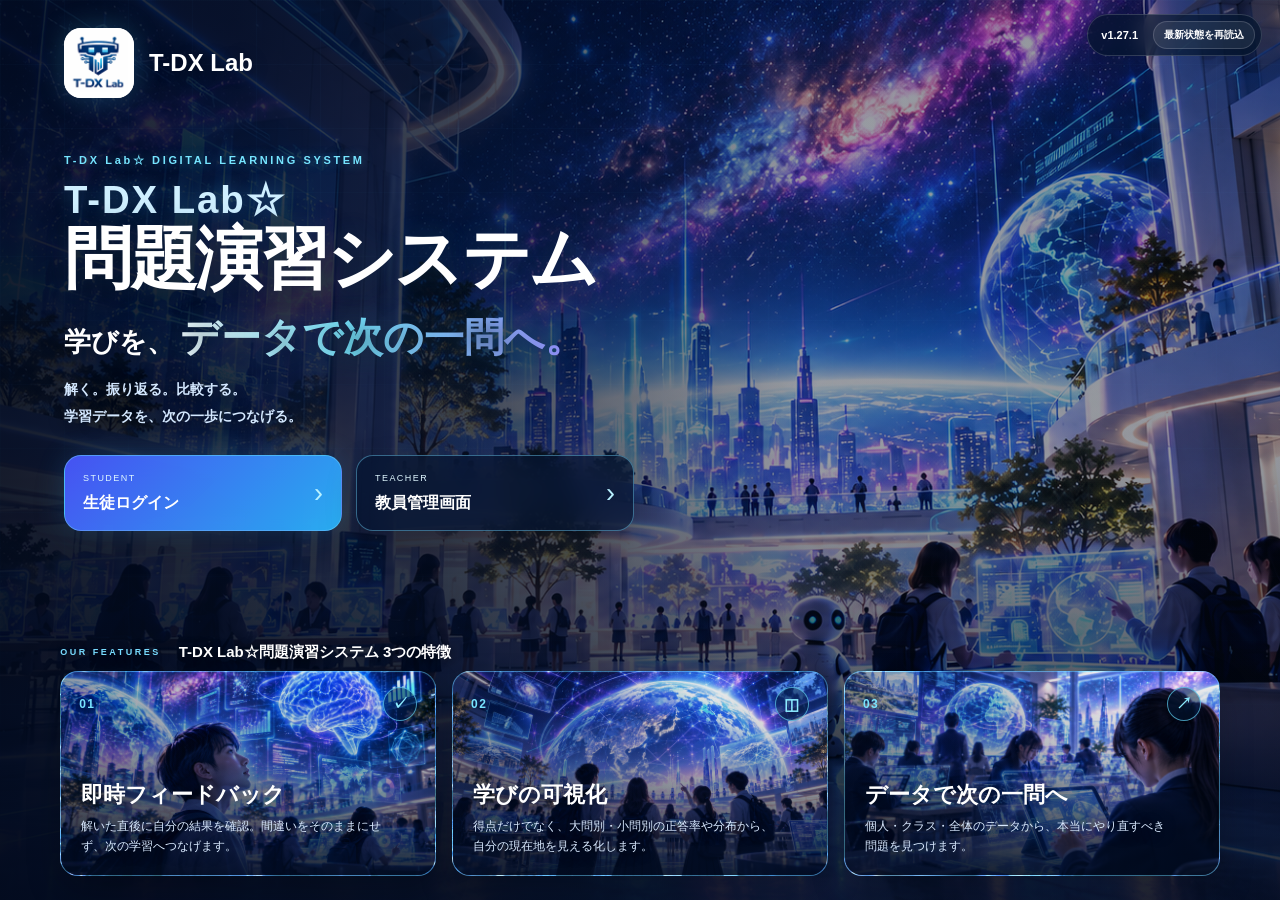
==== index.html @ 5aa32e8d "Add files via upload" ====
<!doctype html>
<html lang="ja">
<head>
  <meta charset="utf-8">
  <meta name="viewport" content="width=device-width,initial-scale=1">
  <meta http-equiv="Cache-Control" content="no-cache, no-store, must-revalidate">
  <meta http-equiv="Pragma" content="no-cache">
  <meta http-equiv="Expires" content="0">
  <title>T-DX Lab☆問題演習システム</title>
  <link rel="stylesheet" href="css/style.css?v=1.27.1">
</head>
<body class="tdx-v09-home">
  <div class="tdx-home-version-status" aria-label="システムバージョン">
    <span>v1.27.1</span>
    <button type="button" onclick="const u=new URL(location.href);u.searchParams.set('_reload',Date.now());location.replace(u.toString())">最新状態を再読込</button>
  </div>
  <main class="tdx-home-shell">
    <section class="tdx-home-hero">
      <div class="tdx-home-shade"></div>
      <div class="tdx-home-grid"></div>

      <div class="tdx-home-brand">
        <img src="assets/images/tdx-lab-logo.png" alt="T-DX Lab">
        <span>T-DX Lab</span>
      </div>

      <div class="tdx-home-copy">
        <div class="tdx-home-overline">T-DX Lab☆ DIGITAL LEARNING SYSTEM</div>
        <h1>
          <span class="tdx-home-lab">T-DX Lab☆</span>
          <span class="tdx-home-title">問題演習システム</span>
        </h1>
        <p class="tdx-home-catch">
          <span>学びを、</span>
          <strong>データで次の一問へ。</strong>
        </p>
        <p class="tdx-home-sub">解く。振り返る。比較する。<br>学習データを、次の一歩につなげる。</p>

        <div class="tdx-home-actions">
          <a href="student.html" class="tdx-home-btn primary">
            <small>STUDENT</small>
            <strong>生徒ログイン</strong>
            <span>›</span>
          </a>
          <a href="teacher.html" class="tdx-home-btn secondary">
            <small>TEACHER</small>
            <strong>教員管理画面</strong>
            <span>›</span>
          </a>
        </div>
      </div>

      <div class="tdx-feature-area">
        <div class="tdx-feature-heading"><span>OUR FEATURES</span><strong>T-DX Lab☆問題演習システム 3つの特徴</strong></div>
        <div class="tdx-feature-grid">
          <article class="tdx-image-card feedback">
            <div class="tdx-card-shade"></div>
            <div class="tdx-card-content">
              <div class="tdx-card-top"><span>01</span><b>✓</b></div>
              <h2>即時フィードバック</h2>
              <p>解いた直後に自分の結果を確認。間違いをそのままにせず、次の学習へつなげます。</p>
            </div>
          </article>
          <article class="tdx-image-card visualize">
            <div class="tdx-card-shade"></div>
            <div class="tdx-card-content">
              <div class="tdx-card-top"><span>02</span><b>◫</b></div>
              <h2>学びの可視化</h2>
              <p>得点だけでなく、大問別・小問別の正答率や分布から、自分の現在地を見える化します。</p>
            </div>
          </article>
          <article class="tdx-image-card next">
            <div class="tdx-card-shade"></div>
            <div class="tdx-card-content">
              <div class="tdx-card-top"><span>03</span><b>↗</b></div>
              <h2>データで次の一問へ</h2>
              <p>個人・クラス・全体のデータから、本当にやり直すべき問題を見つけます。</p>
            </div>
          </article>
        </div>
      </div>
    </section>
  </main>
</body>
</html>
---- css/style.css ----
:root{
  --bg:#f6f8fb;--panel:#fff;--ink:#172033;--muted:#6b7280;--line:#dfe5ee;
  --accent:#1976d2;--accent2:#ff9800;--good:#138a51;--bad:#d64545;--soft:#eaf3ff;
}
*{box-sizing:border-box}body{margin:0;font-family:-apple-system,BlinkMacSystemFont,"Segoe UI","Noto Sans JP",sans-serif;background:var(--bg);color:var(--ink)}
header{background:#12233f;color:#fff;padding:18px 24px;border-top:6px dashed var(--accent2)}
header h1{margin:0;font-size:clamp(20px,3vw,30px)}header p{margin:6px 0 0;color:#d9e5f8}
main{max-width:1100px;margin:24px auto;padding:0 16px 60px}.panel{background:var(--panel);border:1px solid var(--line);border-radius:16px;padding:20px;margin:16px 0;box-shadow:0 4px 18px rgba(20,40,70,.06)}
.grid{display:grid;gap:14px}.grid.two{grid-template-columns:repeat(2,minmax(0,1fr))}.grid.four{grid-template-columns:repeat(4,minmax(0,1fr))}@media(max-width:760px){.grid.two,.grid.four{grid-template-columns:1fr}}
label{display:block;font-weight:700;margin-bottom:6px}input,select,textarea{width:100%;padding:11px 12px;border:1px solid #cfd7e3;border-radius:10px;font-size:16px;background:#fff}textarea{min-height:120px;resize:vertical}
button,.btn{border:0;border-radius:10px;padding:11px 16px;font-weight:700;cursor:pointer;background:var(--accent);color:#fff;font-size:15px;text-decoration:none;display:inline-flex;align-items:center;justify-content:center;gap:6px}button.secondary,.btn.secondary{background:#e9eef5;color:#1f2937}button.orange{background:var(--accent2)}button.danger{background:var(--bad)}button:disabled{opacity:.5;cursor:not-allowed}
.actions{display:flex;gap:10px;flex-wrap:wrap;margin-top:14px}.hidden{display:none!important}.muted{color:var(--muted)}.small{font-size:13px}.notice{background:#fff7e8;border:1px solid #ffd999;padding:12px;border-radius:10px}.success{background:#eaf8f0;border:1px solid #bde6cc;padding:12px;border-radius:10px}.error{background:#fff0f0;border:1px solid #efbcbc;padding:12px;border-radius:10px}
.exam-card{border:1px solid var(--line);border-radius:14px;padding:16px;background:#fff}.exam-card h3{margin:0 0 6px}.badge{display:inline-block;padding:4px 8px;border-radius:999px;background:var(--soft);color:var(--accent);font-weight:700;font-size:12px}
.question{padding:14px 0;border-bottom:1px solid #edf0f4}.question:last-child{border-bottom:0}.choices{display:flex;flex-wrap:wrap;gap:8px;margin-top:9px}.choice{position:relative}.choice input{position:absolute;opacity:0;pointer-events:none}.choice span{display:inline-flex;min-width:42px;height:42px;align-items:center;justify-content:center;border:1px solid #bbc7d6;border-radius:9px;background:#fff;font-weight:700;cursor:pointer}.choice input:checked+span{background:var(--accent);color:#fff;border-color:var(--accent)}
.progressbar{height:12px;background:#e9edf3;border-radius:999px;overflow:hidden}.progressbar>div{height:100%;background:var(--accent);width:0;transition:.2s}
.kpi{background:#f7f9fc;border:1px solid var(--line);border-radius:12px;padding:14px}.kpi .value{font-size:28px;font-weight:800}.score-hero{text-align:center;padding:18px}.score-hero .score{font-size:64px;font-weight:900;line-height:1}.score-hero .den{font-size:22px;color:var(--muted)}
.bar-row{display:grid;grid-template-columns:110px 1fr 70px;align-items:center;gap:10px;margin:9px 0}.bar{height:20px;border-radius:999px;background:#e9edf3;overflow:hidden}.bar>div{height:100%;background:var(--accent)}
table{width:100%;border-collapse:collapse}th,td{border-bottom:1px solid var(--line);padding:9px;text-align:left}th{background:#f2f5f9}.ok{color:var(--good);font-weight:800}.ng{color:var(--bad);font-weight:800}
.nav{display:flex;gap:10px;margin-top:12px}.nav a{color:#fff;text-decoration:none;background:rgba(255,255,255,.12);padding:7px 11px;border-radius:8px}
.login-card{max-width:500px;margin:28px auto}.section-title{display:flex;align-items:center;justify-content:space-between;gap:12px}.pill{font-size:12px;background:#eef2f7;padding:4px 8px;border-radius:999px}
.chart{display:flex;align-items:flex-end;gap:6px;height:220px;padding:18px 8px 0;border-bottom:1px solid #aab4c2}.chart .col{flex:1;display:flex;flex-direction:column;justify-content:flex-end;align-items:center;min-width:22px}.chart .stick{width:80%;background:#8fb8e8;border-radius:6px 6px 0 0;min-height:1px}.chart .lab{font-size:10px;margin-top:5px;color:#596273}.you-marker{outline:3px solid var(--accent2)}
.print-slips{display:grid;grid-template-columns:1fr;gap:0}.slip{height:132mm;border:1px dashed #777;padding:16mm 14mm;page-break-inside:avoid;position:relative}.slip h2{margin:0 0 12px}.slip .code{font-family:ui-monospace,SFMono-Regular,Menlo,monospace;font-size:28px;font-weight:900;letter-spacing:1px}.cutline{position:absolute;left:0;right:0;bottom:-1px;border-bottom:1px dashed #888}
@media print{header,.no-print{display:none!important}body{background:#fff}.panel{box-shadow:none;border:0;margin:0;padding:0}main{max-width:none;margin:0;padding:0}.print-only{display:block!important}.slip{height:148mm;border:0;border-bottom:1px dashed #777}.analysis-only{display:none!important}}
.print-only{display:none}

/* ===== Future top page ===== */
.top-future{
  background:
    radial-gradient(circle at 15% 20%, rgba(55,125,255,.15), transparent 22%),
    radial-gradient(circle at 85% 15%, rgba(0,208,255,.18), transparent 20%),
    radial-gradient(circle at 50% 80%, rgba(91,70,255,.14), transparent 25%),
    linear-gradient(180deg,#07111f 0%, #0d1c33 45%, #eaf1fb 45%, #eef3fb 100%);
  color:#0f172a;
}
.top-main{max-width:1180px;margin:-70px auto 0;padding:0 18px 64px;position:relative;z-index:2}
.future-hero{position:relative;overflow:hidden;padding:36px 0 120px;color:#fff}
.future-hero::before{
  content:"";position:absolute;inset:0;
  background:
    linear-gradient(rgba(255,255,255,.05) 1px, transparent 1px),
    linear-gradient(90deg, rgba(255,255,255,.05) 1px, transparent 1px);
  background-size:40px 40px;
  opacity:.28;pointer-events:none;
}
.future-hero::after{
  content:"";position:absolute;left:-5%;right:-5%;bottom:0;height:160px;
  background:linear-gradient(180deg,rgba(8,15,30,0) 0%, rgba(8,15,30,.2) 20%, rgba(234,241,251,1) 100%);
}
.future-shell{max-width:1240px;margin:0 auto;padding:0 24px;position:relative;z-index:2}
.future-overlay{position:absolute;inset:auto -10% -50px auto;width:720px;height:720px;border-radius:50%;background:radial-gradient(circle, rgba(39,174,255,.18) 0%, rgba(39,174,255,0) 64%);filter:blur(20px)}
.future-brand-row{display:flex;gap:10px;flex-wrap:wrap;margin-bottom:22px}
.future-chip{display:inline-flex;align-items:center;padding:7px 12px;border:1px solid rgba(255,255,255,.18);border-radius:999px;background:rgba(255,255,255,.1);backdrop-filter:blur(12px);font-size:12px;font-weight:700;letter-spacing:.04em}
.future-chip.ghost{background:rgba(12,33,75,.32)}
.future-hero-grid{display:grid;grid-template-columns:1.1fr .9fr;gap:28px;align-items:center}
.future-kicker{font-size:13px;letter-spacing:.09em;text-transform:uppercase;color:#8fd9ff;margin-bottom:14px;font-weight:700}
.future-copy h1{font-size:clamp(34px,5vw,68px);line-height:1.02;margin:0 0 16px;font-weight:900;letter-spacing:.01em}
.future-lead{font-size:16px;line-height:1.9;color:#d6e6ff;max-width:720px}
.future-cta{display:flex;gap:12px;flex-wrap:wrap;margin:28px 0 24px}
.future-btn{min-width:180px;border-radius:999px;padding:14px 22px;background:linear-gradient(135deg,#22a7ff,#3f77ff);box-shadow:0 10px 26px rgba(40,120,255,.28)}
.future-btn:hover{transform:translateY(-1px)}
.future-btn-secondary{border-radius:999px;padding:14px 22px;background:rgba(255,255,255,.1)!important;color:#fff!important;border:1px solid rgba(255,255,255,.25)}
.future-mini-kpis{display:grid;grid-template-columns:repeat(3,minmax(0,1fr));gap:14px;margin-top:18px}
.future-mini-card{background:rgba(255,255,255,.1);border:1px solid rgba(255,255,255,.14);border-radius:18px;padding:16px;backdrop-filter:blur(16px);box-shadow:0 10px 30px rgba(0,0,0,.12)}
.future-mini-card .label{font-size:12px;color:#9ddfff;font-weight:700;letter-spacing:.08em;text-transform:uppercase}
.future-mini-card .value{font-size:22px;font-weight:900;margin:8px 0 6px}
.future-mini-card p{margin:0;color:#d6e6ff;font-size:13px}
.future-visual{position:relative;min-height:520px}
.visual-card{position:absolute;border:1px solid rgba(143,220,255,.22);background:rgba(255,255,255,.08);backdrop-filter:blur(20px);border-radius:24px;box-shadow:0 18px 50px rgba(5,18,35,.24)}
.visual-card.main{position:relative;top:0;left:0;right:0;padding:16px;min-height:430px}
.visual-card.sub{padding:16px 18px;width:220px}
.visual-card.sub.left{left:-10px;bottom:18px}
.visual-card.sub.right{right:-6px;top:32px}
.visual-header{display:flex;align-items:center;gap:8px;margin-bottom:12px;color:#d8ebff}
.visual-header .dot{width:8px;height:8px;border-radius:50%;background:#76ddff;box-shadow:0 0 10px rgba(118,221,255,.8)}
.visual-header .title{margin-left:6px;font-size:13px;font-weight:700;letter-spacing:.06em;text-transform:uppercase}
.visual-screen{background:linear-gradient(180deg,rgba(8,22,42,.72),rgba(6,18,36,.9));border:1px solid rgba(255,255,255,.08);border-radius:20px;padding:18px;min-height:360px}
.screen-top{display:grid;grid-template-columns:190px 1fr;gap:16px;align-items:center}
.score-ring{width:166px;height:166px;margin:0 auto;border-radius:50%;background:conic-gradient(#44d7ff 0deg, #4680ff 235deg, rgba(255,255,255,.08) 235deg);display:flex;align-items:center;justify-content:center;box-shadow:0 0 24px rgba(68,215,255,.25)}
.score-inner{width:124px;height:124px;border-radius:50%;background:#071425;display:flex;flex-direction:column;justify-content:center;align-items:center;color:#fff;border:1px solid rgba(255,255,255,.08)}
.score-inner span{font-size:42px;font-weight:900;line-height:1}.score-inner small{color:#8ad9ff}
.screen-bars{display:grid;gap:14px}
.mini-bar label{display:block;font-size:13px;color:#d5e7ff;margin-bottom:6px;font-weight:700}
.mini-bar div{height:11px;border-radius:999px;background:rgba(255,255,255,.09);overflow:hidden}
.mini-bar span{display:block;height:100%;border-radius:999px;background:linear-gradient(90deg,#4ce2ff,#4c78ff);box-shadow:0 0 12px rgba(76,120,255,.45)}
.screen-bottom{display:grid;grid-template-columns:1.15fr .85fr;gap:14px;margin-top:24px}
.line-chart{position:relative;height:110px;border:1px solid rgba(255,255,255,.08);border-radius:16px;background:linear-gradient(180deg,rgba(255,255,255,.05),rgba(255,255,255,.02));overflow:hidden;padding:14px}
.line-chart::before{content:"";position:absolute;left:14px;right:14px;top:50%;height:2px;background:rgba(255,255,255,.06)}
.line-chart span{position:absolute;bottom:18px;width:10px;border-radius:999px;background:linear-gradient(180deg,#3bd6ff,#4d7cff)}
.line-chart span:nth-child(1){left:18px;height:26px}.line-chart span:nth-child(2){left:56px;height:38px}.line-chart span:nth-child(3){left:94px;height:48px}.line-chart span:nth-child(4){left:132px;height:67px}.line-chart span:nth-child(5){left:170px;height:84px}.line-chart span:nth-child(6){left:208px;height:94px}
.small-table-mock{display:grid;grid-template-columns:repeat(3,1fr);gap:8px}
.small-table-mock div{height:32px;border-radius:10px;background:linear-gradient(135deg,rgba(255,255,255,.1),rgba(255,255,255,.04));border:1px solid rgba(255,255,255,.06)}
.sub-title{font-size:13px;color:#8ed9ff;font-weight:800;letter-spacing:.08em;text-transform:uppercase;margin-bottom:12px}
.sub-pill{padding:10px 12px;border-radius:12px;background:rgba(255,255,255,.08);border:1px solid rgba(255,255,255,.08);margin-bottom:10px;color:#edf6ff;font-size:13px}
.sub-stat{padding:10px 0;border-bottom:1px solid rgba(255,255,255,.08);color:#eaf4ff;font-size:14px}.sub-stat:last-child{border-bottom:none}.sub-stat strong{float:right;color:#8fdfff}
.future-panel{background:rgba(255,255,255,.7);border:1px solid rgba(190,212,239,.8);border-radius:28px;padding:28px;box-shadow:0 15px 45px rgba(18,42,81,.08);backdrop-filter:blur(8px);margin:18px 0}
.section-eyebrow{font-size:12px;letter-spacing:.12em;text-transform:uppercase;color:#2e6fff;font-weight:900;margin-bottom:8px}
.intro-panel h2,.roadmap-panel h2,.version-panel h2{margin:0 0 10px;font-size:30px}
.intro-panel p,.version-panel p{font-size:15px;line-height:1.9;color:#44506a}
.future-card-grid{margin-top:18px}
.future-route{position:relative;overflow:hidden}
.future-route::before{content:"";position:absolute;right:-30px;top:-30px;width:140px;height:140px;border-radius:50%;background:radial-gradient(circle, rgba(84,143,255,.16), rgba(84,143,255,0) 70%)}
.future-route h2{margin:10px 0 12px;font-size:28px}.future-route p{line-height:1.8;color:#46526a}
.future-badge{background:#eaf3ff;color:#2e6fff;padding:6px 10px}.future-badge.alt{background:#fff1dd;color:#d77400}
.feature-list{padding-left:18px;margin:16px 0 20px}.feature-list li{margin:8px 0;color:#334155}
.flow-grid{display:grid;grid-template-columns:repeat(4,minmax(0,1fr));gap:16px;margin-top:18px}
.flow-step{background:linear-gradient(180deg,#f8fbff,#f0f6ff);border:1px solid #dfe8f7;border-radius:20px;padding:18px}
.flow-step span{display:inline-flex;width:42px;height:42px;border-radius:50%;align-items:center;justify-content:center;background:linear-gradient(135deg,#2ea7ff,#426dff);color:#fff;font-weight:900;margin-bottom:12px}
.flow-step h3{margin:0 0 8px;font-size:18px}.flow-step p{margin:0;color:#475569;line-height:1.7;font-size:14px}
.student-route .future-btn{background:linear-gradient(135deg,#1fc7ff,#3f77ff)}
.teacher-route .future-btn{background:linear-gradient(135deg,#ffaf3f,#ff7a00)}
@media (max-width: 980px){
  .future-hero-grid{grid-template-columns:1fr}
  .future-visual{min-height:auto}
  .visual-card.main{min-height:400px}
  .visual-card.sub.left,.visual-card.sub.right{position:relative;left:auto;right:auto;top:auto;bottom:auto;width:auto;margin-top:14px}
  .flow-grid{grid-template-columns:repeat(2,minmax(0,1fr))}
}
@media (max-width: 720px){
  .top-main{margin:-30px auto 0}
  .future-mini-kpis,.flow-grid{grid-template-columns:1fr}
  .screen-top,.screen-bottom{grid-template-columns:1fr}
  .future-copy h1{font-size:42px}
  .future-panel{padding:22px}
  .intro-panel h2,.roadmap-panel h2,.version-panel h2,.future-route h2{font-size:24px}
}

/* ===== Future application pages ===== */
.future-app{
  min-height:100vh;
  background:
    radial-gradient(circle at 8% 5%, rgba(45,139,255,.16), transparent 25%),
    radial-gradient(circle at 92% 9%, rgba(0,212,255,.12), transparent 22%),
    linear-gradient(180deg,#07111f 0,#0b1a30 255px,#edf3fb 255px,#f3f6fb 100%);
}
.future-app::before{
  content:"";position:fixed;inset:0 0 auto 0;height:255px;pointer-events:none;z-index:0;
  background-image:linear-gradient(rgba(255,255,255,.04) 1px,transparent 1px),linear-gradient(90deg,rgba(255,255,255,.04) 1px,transparent 1px);
  background-size:38px 38px;
}
.future-app-header{position:relative;z-index:2;background:rgba(5,17,33,.76);border-top:4px solid #35bfff;border-bottom:1px solid rgba(255,255,255,.08);backdrop-filter:blur(14px);padding:0}
.teacher-app .future-app-header{border-top-color:#ff9d2f}
.app-header-inner{max-width:1180px;margin:0 auto;padding:14px 18px;display:grid;grid-template-columns:1fr auto 1fr;align-items:center;gap:20px}
.app-brand{display:inline-flex;align-items:center;gap:11px;color:#fff;text-decoration:none;justify-self:start}
.app-brand>span:last-child{display:flex;flex-direction:column;line-height:1.15}
.app-brand strong{font-size:18px}.app-brand small{font-size:11px;color:#9fc9f6;margin-top:4px;letter-spacing:.04em}
.brand-mark{width:38px;height:38px;border-radius:12px;display:inline-flex;align-items:center;justify-content:center;background:linear-gradient(135deg,#20c7ff,#456cff);font-weight:900;box-shadow:0 6px 18px rgba(51,125,255,.35)}
.brand-mark.teacher{background:linear-gradient(135deg,#ffb449,#ff7c18);box-shadow:0 6px 18px rgba(255,137,32,.28)}
.app-context{display:inline-flex;align-items:center;gap:8px;color:#94dfff;font-size:12px;font-weight:800;letter-spacing:.12em;justify-self:center}
.teacher-context{color:#ffd19a}.context-dot{width:8px;height:8px;border-radius:50%;background:#38d9ff;box-shadow:0 0 13px #38d9ff}.teacher-context .context-dot{background:#ffad43;box-shadow:0 0 13px #ffad43}
.app-home-link{justify-self:end;color:#d8e9ff;text-decoration:none;border:1px solid rgba(255,255,255,.14);padding:8px 13px;border-radius:999px;font-size:13px;background:rgba(255,255,255,.06)}
.app-main{position:relative;z-index:1;max-width:1120px;margin:0 auto;padding:32px 18px 70px}.teacher-main{max-width:1200px}
.app-login-card{max-width:920px;margin:36px auto;display:grid;grid-template-columns:.9fr 1.1fr;padding:0;overflow:hidden;min-height:410px}
.login-visual{padding:38px;background:linear-gradient(145deg,#10294c,#0b1c36);color:#fff;position:relative;overflow:hidden}
.login-visual::after{content:"";position:absolute;width:260px;height:260px;border:1px solid rgba(92,202,255,.18);border-radius:50%;right:-130px;bottom:-120px;box-shadow:0 0 0 35px rgba(72,168,255,.04),0 0 0 70px rgba(72,168,255,.025)}
.teacher-visual{background:linear-gradient(145deg,#302416,#17202f)}
.teacher-visual::after{border-color:rgba(255,177,65,.18);box-shadow:0 0 0 35px rgba(255,155,45,.04),0 0 0 70px rgba(255,155,45,.025)}
.login-icon{width:62px;height:62px;border-radius:18px;display:flex;align-items:center;justify-content:center;font-weight:900;font-size:20px;margin-bottom:30px;background:linear-gradient(135deg,#24c7ff,#4771ff);box-shadow:0 12px 28px rgba(42,132,255,.25)}
.teacher-icon{background:linear-gradient(135deg,#ffb246,#ff7920);box-shadow:0 12px 28px rgba(255,133,32,.2)}
.login-visual h1{font-size:32px;margin:8px 0 14px}.login-visual p{color:#d2e5fa;line-height:1.8}.teacher-visual p{color:#f3dcc3}
.login-form-side{padding:44px 40px;display:flex;flex-direction:column;justify-content:center;background:rgba(255,255,255,.92)}
.field-group{margin-bottom:18px}.field-group label{font-size:13px;color:#30405a;letter-spacing:.02em}.field-group input{height:50px;border-radius:13px;border-color:#ccd9e8;background:#f9fbff}
.login-message{min-height:18px;margin:2px 0 8px}.wide{width:100%}
.security-note{margin-top:26px;display:flex;gap:12px;align-items:flex-start;padding:13px;border-radius:15px;background:rgba(255,255,255,.08);border:1px solid rgba(255,255,255,.08)}
.shield-icon{width:28px;height:28px;display:inline-flex;align-items:center;justify-content:center;border-radius:50%;background:#27cb8c;color:#fff;font-weight:900}.security-note div{display:flex;flex-direction:column}.security-note small{color:#aac8e8;margin-top:4px}.teacher-note small{color:#e6c7a6}
.app-section-head h2{margin:5px 0 4px;font-size:29px}.glass-btn{border:1px solid #d3dfed!important;background:#f2f6fb!important;color:#2b3a52!important}
.info-strip{margin:17px 0;padding:11px 14px;border-radius:13px;background:#edf8ff;border:1px solid #c9ebff;color:#315675;font-size:13px}.info-strip>span{margin-right:8px;color:#1a93dc;font-weight:900}.teacher-strip{background:#fff6ea;border-color:#ffe0b4;color:#6f502d}.teacher-strip>span{color:#df7d12}
.future-exam-grid{margin-top:14px}.future-app .exam-card{position:relative;padding:20px;border-radius:20px;background:linear-gradient(180deg,#fff,#f7fbff);border:1px solid #dbe8f5;box-shadow:0 12px 28px rgba(31,73,125,.07);overflow:hidden}.future-app .exam-card::after{content:"";position:absolute;right:-28px;top:-28px;width:95px;height:95px;border-radius:50%;background:radial-gradient(circle,rgba(49,159,255,.17),transparent 65%)}.future-app .exam-card h3{font-size:20px;margin:10px 0 8px}
.exam-status-card{padding:16px 18px;margin:18px 0 22px;border-radius:18px;background:linear-gradient(135deg,#0e2b50,#123962);color:#fff}.exam-status-label{font-size:11px;letter-spacing:.12em;color:#8ddfff;font-weight:800}.exam-status-value{font-size:18px;font-weight:800;margin:5px 0 11px}.future-progress{background:rgba(255,255,255,.12)}.future-progress>div{background:linear-gradient(90deg,#3de1ff,#4b7cff);box-shadow:0 0 14px rgba(60,200,255,.35)}
.future-answer-form h3{padding:12px 15px;margin-top:26px!important;border-radius:14px;background:linear-gradient(90deg,#edf7ff,#f7fbff);border-left:4px solid #3aa7ff;color:#24466b}.future-answer-form .question{padding:17px 10px}.future-answer-form .choice span{border-radius:12px;transition:.16s}.future-answer-form .choice input:checked+span{background:linear-gradient(135deg,#20bfff,#456eff);box-shadow:0 6px 16px rgba(54,122,255,.22)}
.exam-submit-zone{display:flex;align-items:center;justify-content:space-between;gap:18px;padding-top:20px;margin-top:14px;border-top:1px solid #e2eaf3}.future-submit{padding:13px 22px;border-radius:999px;background:linear-gradient(135deg,#ffac3b,#ff790f);box-shadow:0 9px 22px rgba(255,129,24,.22)}
.result-sheet-modern{overflow:hidden}.future-score-hero{position:relative;margin:-28px -28px 28px;padding:34px 20px 30px;background:linear-gradient(145deg,#09213f,#0c3157);color:#fff}.future-score-hero h2{margin:10px 0 18px}.score-orbit{width:190px;height:190px;margin:0 auto 14px;border-radius:50%;padding:12px;background:conic-gradient(#3de5ff,#4a72ff 72%,rgba(255,255,255,.1) 72%);box-shadow:0 0 35px rgba(57,194,255,.22)}.score-orbit>div{height:100%;border-radius:50%;background:#091b31;display:flex;align-items:center;justify-content:center;flex-direction:column}.score-orbit .score{font-size:58px}.score-orbit small{display:block;font-size:10px;letter-spacing:.14em;color:#8ddfff;margin-top:6px}.future-score-hero .muted{color:#c2daf3}.result-block{margin-top:25px}.result-block h3{margin:5px 0 14px}.modern-bars .bar-row{grid-template-columns:95px 1fr 80px;padding:7px 0}.modern-bars .bar{height:15px;background:#e7eef7}.modern-bars .bar>div{background:linear-gradient(90deg,#31c9ff,#4773ff);box-shadow:0 0 10px rgba(67,125,255,.18)}.table-shell{overflow:auto;border:1px solid #e0e8f1;border-radius:16px}.table-shell table{min-width:620px}.table-shell th{background:#eef5fc;color:#304862}.table-shell tr:last-child td{border-bottom:0}.result-notice{margin-top:18px}.result-actions{justify-content:center}

/* teacher console */
.teacher-action{background:linear-gradient(135deg,#ffb146,#ff7917)!important;box-shadow:0 9px 21px rgba(255,128,28,.18)}
.admin-dashboard-card{padding-bottom:22px}.admin-menu-grid{display:grid;grid-template-columns:repeat(4,minmax(0,1fr));gap:13px;margin-top:18px}.admin-menu-card{display:flex;flex-direction:column;align-items:flex-start;text-align:left;gap:5px;border-radius:18px!important;padding:17px!important;background:linear-gradient(180deg,#f9fbfe,#f2f6fb)!important;color:#24364d!important;border:1px solid #dce5ef!important;min-height:112px;box-shadow:none!important}.admin-menu-card:hover{transform:translateY(-2px);border-color:#ffca87!important}.admin-menu-card .menu-index{font-size:11px;color:#e48619;letter-spacing:.12em;font-weight:900}.admin-menu-card strong{font-size:18px}.admin-menu-card small{color:#6a7687;font-weight:500}.admin-section-hero{display:flex;justify-content:space-between;gap:18px;align-items:flex-start;padding-bottom:18px;margin-bottom:20px;border-bottom:1px solid #e3eaf2}.admin-section-hero h2{font-size:28px;margin:5px 0 8px}.admin-section-hero p{margin:0;color:#5b687c;line-height:1.8}.admin-symbol{width:58px;height:58px;border-radius:18px;display:flex;align-items:center;justify-content:center;background:linear-gradient(135deg,#ffb94f,#ff7a19);color:#fff;font-weight:900;font-size:18px;box-shadow:0 10px 22px rgba(255,128,28,.17)}.admin-form-grid textarea{background:#fbfcff}.future-feature-stack{display:grid;gap:9px;margin:13px 0 16px}.future-feature-stack>div{display:flex;flex-direction:column;padding:11px 13px;border-radius:13px;background:#f7f9fc;border:1px solid #e4eaf2}.future-feature-stack small{color:#718096;margin-top:2px}.generated-shell{margin-top:18px;border:0}.analysis-console{margin-top:22px}.analysis-kpis .kpi{background:linear-gradient(180deg,#fff,#f7f9fd);border-radius:18px;padding:17px;box-shadow:0 8px 22px rgba(31,63,104,.05)}.analysis-kpis .kpi .value{color:#233f62}.analysis-grid{display:grid;grid-template-columns:1.05fr .95fr;gap:16px;margin:18px 0}.analysis-card{padding:20px;border:1px solid #e0e8f2;border-radius:20px;background:#fff}.analysis-card h3{margin:5px 0 15px}.future-chart{background:linear-gradient(180deg,#f9fbfe,#fff);border-radius:14px;padding-left:8px;padding-right:8px}.future-chart .stick{background:linear-gradient(180deg,#65cbff,#4e79ff)}.publish-diagram{display:grid;grid-template-columns:1fr auto 1fr auto 1fr;gap:12px;align-items:center;margin:18px 0}.publish-diagram>div{text-align:center;border:1px solid #e2e9f1;background:#f8fafc;border-radius:16px;padding:18px}.publish-diagram strong{display:block}.publish-diagram small{display:block;color:#778395;margin-top:4px}.publish-diagram>span{font-size:26px;color:#ef9024}

@media(max-width:900px){.app-login-card{grid-template-columns:1fr}.login-visual{padding:28px}.login-form-side{padding:30px}.admin-menu-grid{grid-template-columns:repeat(2,minmax(0,1fr))}.analysis-grid{grid-template-columns:1fr}.publish-diagram{grid-template-columns:1fr}.publish-diagram>span{transform:rotate(90deg);justify-self:center}}
@media(max-width:700px){.app-header-inner{grid-template-columns:1fr auto}.app-context{display:none}.app-home-link{grid-column:2}.admin-menu-grid{grid-template-columns:1fr}.exam-submit-zone{align-items:stretch;flex-direction:column}.future-submit{width:100%}.app-section-head{align-items:flex-start}.admin-section-hero{flex-direction:column}.admin-symbol{order:-1}.app-main{padding-left:12px;padding-right:12px}.future-app .future-panel{border-radius:22px}.modern-bars .bar-row{grid-template-columns:78px 1fr 67px}}

@media print{
  .future-app{background:#fff!important}.future-app::before,.future-app-header{display:none!important}.app-main{padding:0!important}.result-sheet-modern{border:0!important;box-shadow:none!important}.future-score-hero{-webkit-print-color-adjust:exact;print-color-adjust:exact}.analysis-card{box-shadow:none}.teacher-main{max-width:none}.admin-dashboard-card,.adminSection:not(#studentManager){display:none!important}
}

/* ===== v0.4 Top Hero : T-DX Lab brand visual ===== */
.top-future{
  background:#eef3fb;
}
.brand-hero{
  min-height:760px;
  height:88vh;
  max-height:940px;
  position:relative;
  overflow:hidden;
  display:flex;
  align-items:center;
  justify-content:center;
  color:#fff;
  background-image:url('../assets/images/dx-lab-bg.png');
  background-size:cover;
  background-position:center 45%;
}
.brand-hero-shade{
  position:absolute;
  inset:0;
  background:
    linear-gradient(180deg,rgba(3,8,25,.20) 0%,rgba(4,10,30,.42) 48%,rgba(4,11,30,.78) 100%),
    linear-gradient(90deg,rgba(3,10,31,.38),rgba(4,9,24,.04) 42%,rgba(3,9,26,.34));
}
.brand-hero-grid{
  position:absolute;
  inset:0;
  opacity:.2;
  background-image:
    linear-gradient(rgba(125,220,255,.12) 1px,transparent 1px),
    linear-gradient(90deg,rgba(125,220,255,.12) 1px,transparent 1px);
  background-size:62px 62px;
  mask-image:linear-gradient(to bottom,rgba(0,0,0,.7),rgba(0,0,0,.1));
}
.brand-hero-glow{position:absolute;border-radius:50%;filter:blur(30px);pointer-events:none}
.brand-hero-glow.glow-a{width:420px;height:420px;left:-140px;top:15%;background:rgba(62,159,255,.15)}
.brand-hero-glow.glow-b{width:480px;height:480px;right:-170px;bottom:-80px;background:rgba(221,72,255,.13)}
.brand-hero-content{
  position:relative;
  z-index:2;
  width:min(1180px,92vw);
  margin:0 auto;
  text-align:center;
  display:flex;
  flex-direction:column;
  align-items:center;
}
.brand-logo-shell{
  width:168px;
  height:168px;
  border-radius:36px;
  padding:12px;
  background:rgba(255,255,255,.92);
  border:1px solid rgba(255,255,255,.82);
  box-shadow:0 22px 60px rgba(4,16,47,.35),0 0 40px rgba(58,203,255,.22);
  backdrop-filter:blur(10px);
  margin-bottom:24px;
  transform:rotate(-1deg);
}
.brand-logo{display:block;width:100%;height:100%;object-fit:contain;border-radius:26px}
.brand-title-block{max-width:880px;text-shadow:0 10px 34px rgba(3,8,25,.55)}
.brand-eyebrow{
  font-size:12px;
  font-weight:900;
  letter-spacing:.26em;
  color:#9be9ff;
  margin-bottom:12px;
}
.brand-title-block h1{
  margin:0;
  font-size:clamp(36px,5.3vw,72px);
  line-height:1.08;
  font-weight:900;
  letter-spacing:.02em;
}
.brand-title-block p{
  margin:18px 0 0;
  font-size:13px;
  font-weight:800;
  letter-spacing:.34em;
  color:#d3efff;
}
.brand-title-block p span{color:#74dcff;margin:0 .15em}
.brand-actions{
  display:grid;
  grid-template-columns:repeat(2,minmax(250px,1fr));
  gap:14px;
  margin-top:34px;
  width:min(620px,100%);
}
.brand-action{
  text-decoration:none;
  color:#fff;
  text-align:left;
  min-height:92px;
  border-radius:24px;
  padding:17px 20px;
  display:grid;
  grid-template-columns:1fr auto;
  grid-template-rows:auto auto;
  align-items:center;
  background:rgba(7,23,54,.56);
  border:1px solid rgba(143,225,255,.28);
  backdrop-filter:blur(16px);
  box-shadow:0 14px 40px rgba(0,0,0,.18);
  transition:.2s ease;
}
.brand-action:hover{transform:translateY(-3px);background:rgba(11,36,79,.72);border-color:rgba(143,225,255,.55)}
.brand-action.teacher{border-color:rgba(255,187,105,.3)}
.brand-action.teacher:hover{border-color:rgba(255,187,105,.65);background:rgba(55,28,20,.65)}
.brand-action .action-label{grid-column:1;font-size:10px;letter-spacing:.18em;color:#84e6ff;font-weight:900}
.brand-action.teacher .action-label{color:#ffc071}
.brand-action strong{grid-column:1;font-size:19px;margin-top:4px}
.brand-action .action-arrow{grid-column:2;grid-row:1/3;align-self:center;font-size:28px;color:#8be9ff}
.brand-action.teacher .action-arrow{color:#ffbf70}
.brand-scroll{
  position:absolute;
  bottom:-86px;
  left:50%;
  transform:translateX(-50%);
  font-size:10px;
  letter-spacing:.22em;
  color:rgba(230,245,255,.72);
  white-space:nowrap;
}
.brand-scroll span{display:block;font-size:16px;letter-spacing:0;margin-top:6px;color:#73dcff}
.brand-top-main{margin:-54px auto 0}
.brand-top-main .intro-panel{position:relative;z-index:3}

@media(max-width:760px){
  .brand-hero{min-height:720px;height:auto;padding:90px 0 120px;background-position:center center}
  .brand-logo-shell{width:132px;height:132px;border-radius:28px;margin-bottom:20px}
  .brand-title-block h1{font-size:38px}
  .brand-title-block p{font-size:10px;letter-spacing:.22em}
  .brand-actions{grid-template-columns:1fr;width:min(390px,100%);margin-top:28px}
  .brand-action{min-height:84px}
  .brand-scroll{bottom:-70px}
  .brand-top-main{margin:-30px auto 0}
}


/* ===== v0.5 Hero typography refinement ===== */
.brand-main-title{
  display:flex;
  flex-direction:column;
  align-items:center;
  gap:2px;
  line-height:1;
}
.brand-title-small{
  display:block;
  font-size:clamp(22px,2.4vw,34px);
  font-weight:800;
  letter-spacing:.08em;
  color:#d9f2ff;
  margin-bottom:3px;
  text-shadow:0 0 18px rgba(75,197,255,.35);
}
.brand-title-large{
  display:block;
  font-size:clamp(44px,6.2vw,82px);
  font-weight:950;
  letter-spacing:.015em;
  color:#fff;
  text-shadow:0 0 16px rgba(80,198,255,.34),0 12px 34px rgba(2,8,24,.5);
}
.brand-jp-tagline{
  margin:22px 0 0!important;
  display:flex;
  align-items:baseline;
  justify-content:center;
  gap:.45em;
  flex-wrap:wrap;
  letter-spacing:0!important;
  text-transform:none!important;
  color:#fff!important;
}
.brand-jp-tagline .tagline-small{
  font-size:clamp(16px,1.7vw,23px);
  font-weight:700;
  color:#caeaff;
  letter-spacing:.04em;
}
.brand-jp-tagline .tagline-large{
  font-size:clamp(24px,3vw,42px);
  font-weight:900;
  letter-spacing:.025em;
  background:linear-gradient(90deg,#ffffff 0%,#82e7ff 48%,#b9a7ff 100%);
  -webkit-background-clip:text;
  background-clip:text;
  color:transparent;
  text-shadow:none;
  filter:drop-shadow(0 0 15px rgba(89,205,255,.2));
}
@media(max-width:760px){
  .brand-title-small{font-size:20px}
  .brand-title-large{font-size:42px;line-height:1.08}
  .brand-jp-tagline{gap:.25em;margin-top:16px!important}
  .brand-jp-tagline .tagline-small{font-size:15px}
  .brand-jp-tagline .tagline-large{font-size:24px}
}

/* ===== v0.6 Top page / Future School ===== */
.top-v06{margin:0;background:#061329;color:#fff;font-family:-apple-system,BlinkMacSystemFont,"Segoe UI","Noto Sans JP",sans-serif}
.v06-hero{position:relative;min-height:940px;overflow:hidden;background:#061329}
.v06-bg{position:absolute;inset:0;background:url('../assets/images/hero-future-school.png') center/cover no-repeat;transform:scale(1.015)}
.v06-overlay{position:absolute;inset:0;background:linear-gradient(90deg,rgba(2,9,27,.93) 0%,rgba(3,14,38,.82) 30%,rgba(5,19,45,.34) 58%,rgba(1,7,22,.18) 100%),linear-gradient(180deg,rgba(2,8,25,.35) 0%,rgba(2,8,24,.08) 52%,rgba(3,12,31,.88) 100%)}
.v06-grid{position:absolute;inset:0;opacity:.14;background-image:linear-gradient(rgba(105,205,255,.16) 1px,transparent 1px),linear-gradient(90deg,rgba(105,205,255,.16) 1px,transparent 1px);background-size:58px 58px;mask-image:linear-gradient(to bottom,rgba(0,0,0,.65),rgba(0,0,0,.15) 75%,transparent)}
.v06-nav{position:relative;z-index:5;max-width:1480px;margin:0 auto;padding:18px 40px;display:flex;align-items:center;justify-content:space-between;gap:30px;border-bottom:1px solid rgba(157,224,255,.12)}
.v06-brand{display:flex;align-items:center;gap:14px;text-decoration:none;color:#fff;font-weight:900;font-size:27px;letter-spacing:.01em;text-shadow:0 0 18px rgba(56,180,255,.38)}
.v06-brand img{width:64px;height:64px;object-fit:contain;border-radius:16px;background:rgba(255,255,255,.92);padding:4px;box-shadow:0 0 20px rgba(74,188,255,.25)}
.v06-nav-links{display:flex;align-items:center;gap:30px}.v06-nav-links a{color:#eaf5ff;text-decoration:none;font-weight:700;font-size:14px;padding:10px 2px;border-bottom:2px solid transparent}.v06-nav-links a:hover{border-color:#75ddff}.v06-nav-links .v06-nav-admin{padding:10px 17px;border:1px solid rgba(143,218,255,.4);border-radius:999px;background:rgba(13,43,83,.34)}
.v06-hero-inner{position:relative;z-index:3;max-width:1480px;margin:0 auto;padding:68px 40px 270px;min-height:670px;display:flex;align-items:center}
.v06-copy{max-width:760px}.v06-lab-mark{display:none}.v06-overline{font-size:11px;letter-spacing:.26em;font-weight:900;color:#82e7ff;margin:0 0 14px}.v06-copy h1{margin:0;line-height:.98;text-shadow:0 7px 35px rgba(0,0,0,.5)}.v06-copy h1>span{display:block;font-size:clamp(28px,2.8vw,45px);letter-spacing:.06em;color:#bfeeff;margin-bottom:7px}.v06-copy h1{font-size:clamp(52px,6.1vw,96px);font-weight:950;letter-spacing:.01em}
.v06-catch{display:flex;align-items:baseline;flex-wrap:wrap;gap:.45em;margin:25px 0 0}.v06-catch small{font-size:clamp(18px,1.8vw,28px);font-weight:800;color:#d0e9ff}.v06-catch strong{font-size:clamp(30px,3.4vw,52px);line-height:1.2;font-weight:950;background:linear-gradient(90deg,#fff 0%,#7ee9ff 48%,#b09cff 100%);-webkit-background-clip:text;background-clip:text;color:transparent;filter:drop-shadow(0 0 12px rgba(84,191,255,.25))}
.v06-subcopy{margin:20px 0 0;font-size:16px;line-height:1.8;color:#dcecff;font-weight:600}.v06-actions{display:flex;gap:16px;flex-wrap:wrap;margin-top:30px}.v06-actions a{min-width:235px;padding:16px 20px;border-radius:13px;text-decoration:none;color:#fff;font-weight:900;display:flex;align-items:center;justify-content:space-between;transition:.2s ease;backdrop-filter:blur(10px)}.v06-primary{background:linear-gradient(135deg,#7b63ff 0%,#1cc9ff 100%);box-shadow:0 0 28px rgba(84,139,255,.34);border:1px solid rgba(255,255,255,.5)}.v06-secondary{background:rgba(5,25,62,.68);border:1px solid rgba(134,215,255,.55)}.v06-actions a:hover{transform:translateY(-2px);box-shadow:0 8px 30px rgba(39,154,255,.3)}.v06-actions span{font-size:24px;font-weight:400}
.v06-feature-wrap{position:absolute;z-index:4;left:50%;bottom:26px;transform:translateX(-50%);width:min(1480px,calc(100% - 80px));padding:0 0 4px}.v06-feature-title{display:flex;align-items:center;gap:22px;margin-bottom:14px;padding:0 4px}.v06-feature-title span{font-size:10px;letter-spacing:.28em;color:#81defb;font-weight:900}.v06-feature-title strong{font-size:18px;letter-spacing:.03em}.v06-feature-title::after{content:"";height:1px;flex:1;background:linear-gradient(90deg,rgba(100,216,255,.65),transparent)}
.v06-features{display:grid;grid-template-columns:repeat(3,1fr);gap:18px}.v06-feature-card{position:relative;min-height:190px;padding:25px 25px 22px;border:1px solid rgba(118,212,255,.45);border-radius:18px;background:linear-gradient(180deg,rgba(7,32,73,.77),rgba(4,19,48,.87));box-shadow:0 12px 32px rgba(0,0,0,.24),inset 0 0 30px rgba(46,123,255,.06);backdrop-filter:blur(13px);overflow:hidden}.v06-feature-card::after{content:"";position:absolute;right:-35px;bottom:-55px;width:180px;height:180px;border-radius:50%;background:radial-gradient(circle,rgba(78,157,255,.18),transparent 67%)}.v06-num{font-size:12px;letter-spacing:.15em;color:#73dbff;font-weight:900}.v06-feature-icon{position:absolute;right:22px;top:20px;width:40px;height:40px;border-radius:50%;display:flex;align-items:center;justify-content:center;border:1px solid rgba(106,220,255,.5);color:#91e8ff;font-size:19px;box-shadow:0 0 18px rgba(61,183,255,.14)}.v06-feature-card h2{font-size:24px;margin:19px 0 9px}.v06-feature-card p{margin:0;color:#d5e9fb;line-height:1.7;font-size:14px;max-width:90%}
.v06-main{background:linear-gradient(180deg,#07152c,#0b1c36 30%,#eef3fa 30%,#eef3fa 100%);padding:58px 40px 80px;color:#122238}.v06-main>section{max-width:1320px;margin:0 auto 26px}.v06-intro{display:grid;grid-template-columns:.8fr 1.2fr;gap:50px;align-items:center;background:#fff;border:1px solid #dbe6f2;border-radius:22px;padding:34px 38px;box-shadow:0 16px 44px rgba(18,46,83,.08)}.v06-section-label{font-size:10px;letter-spacing:.18em;color:#3977d6;font-weight:900;margin-bottom:8px}.v06-intro h2,.v06-flow-section h2{margin:0;font-size:30px}.v06-intro p{margin:0;line-height:1.9;color:#56647a}
.v06-flow-section{background:#fff;border:1px solid #dbe6f2;border-radius:22px;padding:34px 38px;box-shadow:0 16px 44px rgba(18,46,83,.07)}.v06-flow-grid{display:grid;grid-template-columns:1fr auto 1fr auto 1fr auto 1fr;gap:13px;align-items:center;margin-top:24px}.v06-flow-grid article{background:linear-gradient(180deg,#f8fbff,#eef5ff);border:1px solid #d8e5f4;border-radius:17px;padding:20px;min-height:155px}.v06-flow-grid article span{display:inline-flex;width:34px;height:34px;align-items:center;justify-content:center;border-radius:50%;background:linear-gradient(135deg,#36b7ff,#476dff);color:#fff;font-weight:900;font-size:12px}.v06-flow-grid article h3{margin:13px 0 7px;font-size:18px}.v06-flow-grid article p{margin:0;color:#627087;line-height:1.7;font-size:13px}.v06-arrow{font-size:30px;color:#4f8de0}.v06-build{display:flex;align-items:center;justify-content:space-between;gap:35px;background:linear-gradient(135deg,#071a37,#122c56);border:1px solid #2d5b91;border-radius:20px;padding:22px 30px;color:#fff}.v06-build div{display:flex;flex-direction:column}.v06-build span{font-size:9px;letter-spacing:.2em;color:#77ddff;font-weight:900}.v06-build strong{font-size:25px}.v06-build p{margin:0;color:#d2e6fa}
@media(max-width:1000px){.v06-nav-links a:not(.v06-nav-admin){display:none}.v06-hero-inner{padding-bottom:520px}.v06-feature-wrap{bottom:26px}.v06-features{grid-template-columns:1fr}.v06-hero{min-height:1320px}.v06-flow-grid{grid-template-columns:1fr}.v06-arrow{transform:rotate(90deg);text-align:center}.v06-intro{grid-template-columns:1fr}}
@media(max-width:700px){.v06-nav{padding:13px 18px}.v06-brand{font-size:20px}.v06-brand img{width:48px;height:48px}.v06-nav-links{gap:8px}.v06-nav-admin{font-size:12px}.v06-hero-inner{padding:48px 20px 560px;align-items:flex-start}.v06-copy h1{font-size:52px}.v06-copy h1>span{font-size:25px}.v06-catch strong{font-size:31px}.v06-actions{flex-direction:column}.v06-actions a{width:100%}.v06-feature-wrap{width:calc(100% - 34px)}.v06-feature-title{display:block}.v06-feature-title strong{display:block;margin-top:6px}.v06-hero{min-height:1480px}.v06-main{padding:42px 16px 60px}.v06-intro,.v06-flow-section{padding:24px}.v06-build{flex-direction:column;align-items:flex-start}.v06-main{background:linear-gradient(180deg,#07152c,#0b1c36 16%,#eef3fa 16%,#eef3fa 100%)}}

/* ===== v0.7 Top page simplification ===== */
/* One-screen brand landing page: hero + login + 3 feature cards only */
.top-v06{
  min-height:100vh;
  background:#061329;
}
.v06-hero{
  min-height:100vh;
  height:100vh;
  max-height:none;
}
.v06-nav{
  max-width:1480px;
  padding:14px 40px;
  justify-content:flex-start;
  border-bottom:1px solid rgba(157,224,255,.10);
}
.v06-brand{
  font-size:25px;
}
.v06-brand img{
  width:58px;
  height:58px;
}
.v06-hero-inner{
  max-width:1480px;
  padding:48px 40px 245px;
  min-height:610px;
}
.v06-copy{
  max-width:1040px;
}
.v06-copy h1{
  font-size:clamp(48px,5vw,76px);
  line-height:1.02;
  letter-spacing:.005em;
  white-space:nowrap;
}
.v06-copy h1>span{
  font-size:clamp(27px,2.4vw,40px);
  margin-bottom:6px;
  white-space:normal;
}
.v06-catch{
  margin-top:22px;
}
.v06-catch small{
  font-size:clamp(18px,1.7vw,27px);
}
.v06-catch strong{
  font-size:clamp(29px,3vw,47px);
}
.v06-subcopy{
  margin-top:14px;
  font-size:14px;
}
.v06-actions{
  margin-top:24px;
}
.v06-actions a{
  min-width:220px;
  padding:14px 18px;
}
.v06-feature-wrap{
  bottom:18px;
}
.v06-feature-title{
  margin-bottom:10px;
}
.v06-feature-card{
  min-height:160px;
  padding:19px 22px 18px;
}
.v06-feature-card h2{
  margin:14px 0 7px;
  font-size:22px;
}
.v06-feature-card p{
  font-size:13px;
  line-height:1.65;
}
.v06-feature-icon{
  width:36px;
  height:36px;
  right:18px;
  top:17px;
}

@media(max-width:1100px){
  .v06-hero{height:auto;min-height:1180px}
  .v06-hero-inner{padding:46px 30px 480px;min-height:0}
  .v06-copy h1{white-space:normal;font-size:clamp(48px,7vw,72px);max-width:850px}
  .v06-feature-wrap{width:calc(100% - 60px)}
  .v06-features{grid-template-columns:1fr}
  .v06-feature-card{min-height:auto}
}

@media(max-width:700px){
  .v06-nav{padding:12px 18px}
  .v06-brand{font-size:19px}
  .v06-brand img{width:46px;height:46px}
  .v06-hero{min-height:1370px}
  .v06-hero-inner{padding:42px 20px 545px}
  .v06-copy h1{font-size:clamp(42px,13vw,56px);white-space:normal}
  .v06-copy h1>span{font-size:24px}
  .v06-catch{display:block}
  .v06-catch small{display:block;font-size:19px;margin-bottom:6px}
  .v06-catch strong{font-size:31px}
  .v06-subcopy{font-size:13px}
  .v06-feature-wrap{width:calc(100% - 32px);bottom:16px}
}

/* ===== v0.8 Student / Teacher login visual unified with top page ===== */
.student-app,.teacher-app{
  background:
    linear-gradient(90deg,rgba(2,9,27,.90) 0%,rgba(3,14,38,.72) 43%,rgba(4,14,34,.35) 72%,rgba(2,9,27,.62) 100%),
    linear-gradient(180deg,rgba(2,8,25,.18),rgba(3,11,29,.78)),
    url('../assets/images/hero-future-school.png') center/cover fixed no-repeat;
}
.student-app::before,.teacher-app::before{
  height:100vh;
  background-image:
    linear-gradient(rgba(105,205,255,.08) 1px,transparent 1px),
    linear-gradient(90deg,rgba(105,205,255,.08) 1px,transparent 1px);
  background-size:58px 58px;
  opacity:.38;
  mask-image:linear-gradient(to bottom,rgba(0,0,0,.72),rgba(0,0,0,.16) 82%,transparent);
}
.portal-header{
  position:relative;
  z-index:5;
  background:rgba(3,12,31,.42);
  border-top:0;
  border-bottom:1px solid rgba(145,220,255,.13);
  backdrop-filter:blur(16px);
}
.teacher-app .portal-header{border-top:0;border-bottom-color:rgba(255,188,96,.16)}
.portal-header-inner{max-width:1480px;padding:14px 40px;display:flex;justify-content:space-between;grid-template-columns:none}
.portal-brand{gap:13px}
.portal-brand img{width:56px;height:56px;object-fit:contain;border-radius:14px;background:rgba(255,255,255,.93);padding:3px;box-shadow:0 0 22px rgba(72,190,255,.2)}
.portal-brand strong{font-size:22px;text-shadow:0 0 18px rgba(78,179,255,.34)}
.portal-brand small{font-size:10px;letter-spacing:.08em;color:#a9d8ff}
.portal-home-link{background:rgba(6,27,61,.42);border:1px solid rgba(142,221,255,.34);color:#ecf7ff;padding:9px 16px}
.teacher-app .portal-home-link{border-color:rgba(255,189,99,.34)}
.app-main{max-width:1480px;padding:0 40px 70px}
.portal-login-stage{
  position:relative;
  min-height:calc(100vh - 85px);
  display:grid;
  grid-template-columns:minmax(0,1.15fr) minmax(390px,.65fr);
  align-items:center;
  gap:70px;
  padding:56px 0 80px;
}
.portal-login-copy{color:#fff;max-width:820px;padding-left:4px}
.portal-overline{margin:0 0 16px;color:#7fe5ff;font-size:11px;letter-spacing:.24em;font-weight:900;text-shadow:0 0 13px rgba(90,207,255,.3)}
.teacher-overline{color:#ffd394}
.portal-login-copy h1{margin:0;line-height:.98;font-size:clamp(50px,5.6vw,88px);font-weight:950;letter-spacing:.01em;text-shadow:0 10px 34px rgba(0,0,0,.5)}
.portal-login-copy h1 span{display:block;font-size:clamp(24px,2.1vw,34px);margin-bottom:8px;color:#bfeeff;letter-spacing:.06em}
.teacher-login-stage .portal-login-copy h1 span{color:#ffe0ae}
.portal-catch{margin:27px 0 0;display:flex;align-items:baseline;gap:.45em;flex-wrap:wrap;font-size:clamp(18px,1.7vw,27px);font-weight:800;color:#d6ebff}
.portal-catch strong{font-size:clamp(30px,3vw,48px);font-weight:950;background:linear-gradient(90deg,#fff,#74e6ff 48%,#a69bff 100%);-webkit-background-clip:text;background-clip:text;color:transparent;filter:drop-shadow(0 0 13px rgba(87,191,255,.28))}
.teacher-login-stage .portal-catch strong{background:linear-gradient(90deg,#fff,#8fe8ff 42%,#ffcc83 100%);-webkit-background-clip:text;background-clip:text;color:transparent}
.portal-sub{max-width:650px;margin:18px 0 0;color:#d1e3f7;font-size:15px;line-height:1.9;font-weight:600}
.portal-login-card{
  position:relative;
  padding:30px 30px 26px;
  border-radius:24px;
  background:linear-gradient(180deg,rgba(7,35,73,.80),rgba(4,19,48,.90));
  border:1px solid rgba(118,212,255,.45);
  box-shadow:0 22px 60px rgba(0,0,0,.35),inset 0 0 35px rgba(52,153,255,.07);
  backdrop-filter:blur(18px);
  color:#fff;
  overflow:hidden;
}
.portal-login-card::before{content:"";position:absolute;right:-70px;top:-80px;width:220px;height:220px;border-radius:50%;background:radial-gradient(circle,rgba(68,187,255,.20),transparent 68%);pointer-events:none}
.teacher-portal-card{border-color:rgba(255,188,95,.42);background:linear-gradient(180deg,rgba(18,35,65,.84),rgba(12,24,48,.92))}
.teacher-portal-card::before{background:radial-gradient(circle,rgba(255,160,53,.15),transparent 68%)}
.portal-card-head{display:flex;gap:14px;align-items:center;margin-bottom:26px;padding-bottom:18px;border-bottom:1px solid rgba(255,255,255,.10)}
.portal-card-icon{width:50px;height:50px;border-radius:15px;display:inline-flex;align-items:center;justify-content:center;background:linear-gradient(135deg,#21c7ff,#486dff);box-shadow:0 10px 25px rgba(52,132,255,.28);font-weight:900}
.teacher-card-icon{background:linear-gradient(135deg,#ffb64b,#ff7b18);box-shadow:0 10px 25px rgba(255,132,34,.22)}
.portal-card-head small{display:block;font-size:9px;letter-spacing:.18em;color:#8cddff;font-weight:900;margin-bottom:4px}.teacher-portal-card .portal-card-head small{color:#ffd08c}
.portal-card-head h2{margin:0;font-size:24px}
.portal-login-card .field-group{margin-bottom:16px}
.portal-login-card .field-group label{color:#d8eaff;font-size:12px;letter-spacing:.04em}
.teacher-portal-card .field-group label{color:#f5e2c7}
.portal-login-card .field-group input{height:52px;border-radius:13px;border:1px solid rgba(161,218,255,.25);background:rgba(255,255,255,.08);color:#fff;box-shadow:inset 0 0 0 1px rgba(255,255,255,.015)}
.portal-login-card .field-group input::placeholder{color:#8fa9c4}.portal-login-card .field-group input:focus{outline:none;border-color:#70dcff;box-shadow:0 0 0 3px rgba(73,188,255,.12)}
.teacher-portal-card .field-group input:focus{border-color:#ffc36e;box-shadow:0 0 0 3px rgba(255,177,76,.10)}
.portal-login-message{color:#9eb9d2!important;min-height:18px;margin:4px 0 12px}
.portal-admin-message{color:#ffd6a3!important;min-height:18px;margin:10px 0 0}
.portal-login-btn{width:100%;border-radius:13px;padding:14px 17px;display:flex;justify-content:space-between;align-items:center;color:#fff;font-size:15px;font-weight:900;border:1px solid rgba(255,255,255,.38);cursor:pointer;transition:.18s}
.portal-login-btn span{font-size:22px;font-weight:400}
.student-login-btn{background:linear-gradient(135deg,#7864ff,#20c8ff);box-shadow:0 10px 28px rgba(62,137,255,.26)}
.teacher-login-btn{background:linear-gradient(135deg,#ffb64b,#ff7b18);box-shadow:0 10px 28px rgba(255,132,34,.22)}
.portal-login-btn:hover{transform:translateY(-2px);filter:brightness(1.05)}
.portal-security{display:flex;gap:10px;align-items:flex-start;margin-top:18px;padding:12px 13px;border-radius:13px;background:rgba(255,255,255,.055);border:1px solid rgba(255,255,255,.07)}
.portal-security>span{flex:0 0 26px;width:26px;height:26px;display:flex;align-items:center;justify-content:center;border-radius:50%;background:#22c889;color:#fff;font-weight:900}.teacher-security>span{background:#f2a13c}
.portal-security p{margin:0;color:#abc8e4;font-size:11px;line-height:1.55}.teacher-security p{color:#d7c3a9}.portal-security strong{color:#f4fbff;font-size:12px}.teacher-security strong{color:#fff1dc}

/* Keep logged-in content readable over the visual background */
.student-app #examListPanel,.student-app #examPanel,.student-app #resultPanel .future-panel,
.teacher-app #adminApp .future-panel{background:rgba(255,255,255,.96);color:#172033}
.student-app #examListPanel,.student-app #examPanel,.teacher-app #adminApp .future-panel{box-shadow:0 18px 50px rgba(0,0,0,.18)}

@media(max-width:1000px){
  .portal-header-inner{padding:12px 24px}
  .app-main{padding:0 24px 60px}
  .portal-login-stage{grid-template-columns:1fr;gap:28px;padding:52px 0 60px;align-items:start}
  .portal-login-copy{max-width:780px}
  .portal-login-card{max-width:650px;width:100%}
}
@media(max-width:700px){
  .portal-header-inner{padding:10px 16px}.portal-brand img{width:46px;height:46px}.portal-brand strong{font-size:18px}.portal-brand small{font-size:9px}.portal-home-link{padding:7px 11px;font-size:11px}
  .app-main{padding:0 16px 45px}
  .portal-login-stage{min-height:calc(100vh - 70px);padding:38px 0 50px}
  .portal-login-copy h1{font-size:clamp(42px,13vw,58px)}.portal-login-copy h1 span{font-size:23px}.portal-catch{display:block}.portal-catch strong{display:block;font-size:31px;margin-top:6px}.portal-sub{font-size:13px}
  .portal-login-card{padding:24px 20px 22px;border-radius:20px}
}

/* =========================================================
   v0.9 : image-driven T-DX Lab visual system
   ========================================================= */
.tdx-v09-home{margin:0;background:#040a17;color:#fff;min-height:100vh}
.tdx-home-shell{max-width:none;margin:0;padding:0}
.tdx-home-hero{position:relative;min-height:100vh;overflow:hidden;background:url('../assets/images/hero-campus.png') center 42%/cover no-repeat;color:#fff;display:flex;flex-direction:column}
.tdx-home-shade{position:absolute;inset:0;background:linear-gradient(90deg,rgba(2,10,28,.90) 0%,rgba(3,13,34,.73) 35%,rgba(5,13,30,.28) 63%,rgba(3,9,24,.30) 100%),linear-gradient(180deg,rgba(1,8,24,.18) 0%,rgba(1,7,22,.18) 52%,rgba(1,8,24,.82) 100%);z-index:0}
.tdx-home-grid{position:absolute;inset:0;background-image:linear-gradient(rgba(93,200,255,.065) 1px,transparent 1px),linear-gradient(90deg,rgba(93,200,255,.065) 1px,transparent 1px);background-size:64px 64px;opacity:.32;z-index:0;mask-image:linear-gradient(to bottom,#000 0%,rgba(0,0,0,.3) 78%,transparent 100%)}
.tdx-home-brand{position:absolute;top:28px;left:clamp(28px,5vw,76px);z-index:3;display:flex;align-items:center;gap:15px;font-size:24px;font-weight:900;text-shadow:0 3px 16px rgba(0,0,0,.38)}
.tdx-home-brand img{width:70px;height:70px;object-fit:contain;border-radius:17px;background:rgba(255,255,255,.94);box-shadow:0 0 28px rgba(80,204,255,.24)}
.tdx-home-copy{position:relative;z-index:2;width:min(720px,62vw);margin-left:clamp(28px,5vw,76px);padding-top:clamp(140px,17vh,205px);padding-bottom:310px}
.tdx-home-overline{color:#76e5ff;font-size:11px;font-weight:900;letter-spacing:.24em;margin-bottom:13px;text-shadow:0 0 12px rgba(84,210,255,.4)}
.tdx-home-copy h1{margin:0;line-height:.98;display:flex;flex-direction:column;align-items:flex-start;gap:7px}
.tdx-home-lab{font-size:clamp(27px,3vw,42px);font-weight:850;letter-spacing:.05em;color:#cfefff;text-shadow:0 0 18px rgba(72,190,255,.32)}
.tdx-home-title{font-size:clamp(44px,5.3vw,76px);font-weight:950;letter-spacing:-.035em;white-space:nowrap;text-shadow:0 8px 32px rgba(0,0,0,.48),0 0 24px rgba(70,184,255,.16)}
.tdx-home-catch{margin:24px 0 0;display:flex;align-items:baseline;gap:.38em;flex-wrap:wrap;font-weight:900;text-shadow:0 5px 22px rgba(0,0,0,.5)}
.tdx-home-catch span{font-size:clamp(22px,2.1vw,32px);color:#fff}
.tdx-home-catch strong{font-size:clamp(31px,3.1vw,48px);line-height:1.1;background:linear-gradient(90deg,#eefbff 0%,#76e5ff 42%,#9a8dff 100%);-webkit-background-clip:text;background-clip:text;color:transparent;filter:drop-shadow(0 0 12px rgba(78,196,255,.2))}
.tdx-home-sub{margin:16px 0 0;line-height:1.9;color:#d4e8ff;font-size:14px;font-weight:650;text-shadow:0 2px 15px rgba(0,0,0,.65)}
.tdx-home-actions{display:grid;grid-template-columns:repeat(2,minmax(0,1fr));gap:14px;width:min(570px,100%);margin-top:26px}
.tdx-home-btn{min-height:76px;border-radius:17px;padding:13px 18px;text-decoration:none;color:#fff;display:grid;grid-template-columns:1fr auto;grid-template-rows:auto auto;align-items:center;border:1px solid rgba(115,218,255,.42);backdrop-filter:blur(14px);box-shadow:0 12px 32px rgba(0,0,0,.18);transition:.2s ease}
.tdx-home-btn.primary{background:linear-gradient(135deg,rgba(74,86,255,.94),rgba(42,184,255,.92));box-shadow:0 0 28px rgba(57,164,255,.2),0 12px 32px rgba(0,0,0,.2)}
.tdx-home-btn.secondary{background:rgba(3,18,48,.62)}
.tdx-home-btn:hover{transform:translateY(-3px);border-color:#a8edff}.tdx-home-btn small{grid-column:1;font-size:9px;letter-spacing:.16em;color:#dff7ff}.tdx-home-btn strong{grid-column:1;font-size:16px;margin-top:3px}.tdx-home-btn>span{grid-column:2;grid-row:1/3;font-size:27px;color:#b8f1ff}
.tdx-feature-area{position:absolute;left:0;right:0;bottom:0;z-index:3;padding:0 clamp(18px,4.7vw,74px) 24px}
.tdx-feature-heading{height:38px;display:flex;align-items:center;gap:18px;color:#fff;text-shadow:0 2px 12px rgba(0,0,0,.6)}.tdx-feature-heading span{font-size:9px;letter-spacing:.28em;color:#78dcff;font-weight:900}.tdx-feature-heading strong{font-size:15px}
.tdx-feature-grid{display:grid;grid-template-columns:repeat(3,minmax(0,1fr));gap:16px}
.tdx-image-card{position:relative;min-height:205px;border-radius:18px;overflow:hidden;border:1px solid rgba(106,215,255,.48);background-position:center;background-size:cover;box-shadow:0 16px 34px rgba(0,0,0,.24),inset 0 0 0 1px rgba(255,255,255,.04)}
.tdx-image-card.feedback{background-image:url('../assets/images/feature-feedback.png');background-position:center 45%}.tdx-image-card.visualize{background-image:url('../assets/images/feature-visualize.png');background-position:center 48%}.tdx-image-card.next{background-image:url('../assets/images/feature-next.png');background-position:center 52%}
.tdx-card-shade{position:absolute;inset:0;background:linear-gradient(180deg,rgba(1,12,34,.05) 0%,rgba(1,11,31,.20) 36%,rgba(1,11,31,.90) 100%),linear-gradient(90deg,rgba(3,16,44,.38),transparent 70%)}
.tdx-card-content{position:absolute;inset:0;padding:18px 20px;display:flex;flex-direction:column;justify-content:flex-end;z-index:2;text-shadow:0 2px 14px rgba(0,0,0,.58)}
.tdx-card-top{position:absolute;top:15px;left:18px;right:18px;display:flex;justify-content:space-between;align-items:center}.tdx-card-top span{font-size:12px;color:#78e4ff;font-weight:900;letter-spacing:.12em}.tdx-card-top b{width:34px;height:34px;border-radius:50%;display:flex;align-items:center;justify-content:center;border:1px solid rgba(103,222,255,.65);background:rgba(5,28,62,.5);color:#8beaff}
.tdx-image-card h2{margin:0 0 7px;font-size:22px}.tdx-image-card p{margin:0;color:#d9eaff;font-size:12px;line-height:1.65;max-width:92%}

/* v0.9 student / teacher login visuals */
.tdx-v09-student .portal-login-stage,.tdx-v09-teacher .portal-login-stage{position:relative;max-width:none!important;min-height:calc(100vh - 86px);margin:0!important;border-radius:0!important;padding:clamp(42px,7vw,95px) clamp(22px,7vw,96px)!important;display:grid!important;grid-template-columns:minmax(0,1.12fr) minmax(360px,.88fr)!important;align-items:center;gap:clamp(30px,5vw,80px);overflow:hidden;background-size:cover!important;background-position:center!important;isolation:isolate}
.tdx-v09-student .portal-login-stage{background-image:url('../assets/images/feature-next.png')!important}
.tdx-v09-teacher .portal-login-stage{background-image:url('../assets/images/feature-feedback.png')!important}
.tdx-v09-student .portal-login-stage::before,.tdx-v09-teacher .portal-login-stage::before{content:"";position:absolute;inset:0;z-index:-1;background:linear-gradient(90deg,rgba(2,10,28,.91) 0%,rgba(3,14,34,.71) 48%,rgba(2,9,26,.52) 100%),linear-gradient(180deg,rgba(2,9,25,.16),rgba(2,9,25,.64))}
.tdx-v09-student .app-main,.tdx-v09-teacher .app-main{max-width:none!important;margin:0!important;padding:0!important}
.tdx-v09-student .portal-login-copy,.tdx-v09-teacher .portal-login-copy{max-width:680px;color:#fff;text-shadow:0 5px 24px rgba(0,0,0,.62)}
.tdx-v09-student .portal-login-copy h1,.tdx-v09-teacher .portal-login-copy h1{font-size:clamp(42px,5vw,68px)!important;line-height:1.04!important;margin:10px 0 20px!important}.tdx-v09-student .portal-login-copy h1 span,.tdx-v09-teacher .portal-login-copy h1 span{display:block;font-size:.46em!important;color:#91e9ff!important;letter-spacing:.08em;margin-bottom:8px}
.tdx-v09-student .portal-catch,.tdx-v09-teacher .portal-catch{font-size:clamp(23px,2.2vw,34px)!important}.tdx-v09-student .portal-catch strong,.tdx-v09-teacher .portal-catch strong{background:linear-gradient(90deg,#fff,#72e1ff,#9d8cff);-webkit-background-clip:text;background-clip:text;color:transparent}.tdx-v09-student .portal-sub,.tdx-v09-teacher .portal-sub{color:#d6eaff!important;max-width:590px;line-height:1.8}
.tdx-v09-student .portal-login-card,.tdx-v09-teacher .portal-login-card{width:min(500px,100%);justify-self:end;background:rgba(4,19,47,.72)!important;border:1px solid rgba(117,216,255,.38)!important;box-shadow:0 24px 70px rgba(0,0,0,.34),inset 0 1px 0 rgba(255,255,255,.08)!important;backdrop-filter:blur(22px)!important;color:#fff!important;border-radius:26px!important;padding:28px!important}.tdx-v09-teacher .portal-login-card{border-color:rgba(255,183,91,.38)!important}
.tdx-v09-student .portal-login-card label,.tdx-v09-teacher .portal-login-card label{color:#e8f5ff}.tdx-v09-student .portal-login-card input,.tdx-v09-teacher .portal-login-card input{background:rgba(255,255,255,.09)!important;border:1px solid rgba(158,218,255,.28)!important;color:#fff!important}.tdx-v09-student .portal-login-card input::placeholder,.tdx-v09-teacher .portal-login-card input::placeholder{color:#abc4dd}.tdx-v09-student .portal-card-head h2,.tdx-v09-teacher .portal-card-head h2{color:#fff}.tdx-v09-student .portal-card-head small,.tdx-v09-teacher .portal-card-head small{color:#75ddff}.tdx-v09-teacher .portal-card-head small{color:#ffbc70}.tdx-v09-student .portal-login-message,.tdx-v09-teacher .portal-login-message{color:#b9cee2!important}.tdx-v09-student .portal-security,.tdx-v09-teacher .portal-security{background:rgba(255,255,255,.07)!important;border-color:rgba(255,255,255,.09)!important;color:#dcecff!important}.tdx-v09-student .portal-security p,.tdx-v09-teacher .portal-security p{color:#dcecff!important}
.tdx-v09-student .future-app-header,.tdx-v09-teacher .future-app-header{background:#06142a!important;border-bottom:1px solid rgba(116,210,255,.12)!important;box-shadow:none!important}.tdx-v09-student .portal-brand,.tdx-v09-teacher .portal-brand{color:#fff!important}.tdx-v09-student .portal-brand small,.tdx-v09-teacher .portal-brand small{color:#a9c8e3!important}.tdx-v09-student .portal-home-link,.tdx-v09-teacher .portal-home-link{color:#d8ecff!important;border-color:rgba(255,255,255,.15)!important;background:rgba(255,255,255,.06)!important}
.tdx-v09-student #examListPanel,.tdx-v09-student #examPanel,.tdx-v09-student #resultPanel,.tdx-v09-teacher #adminApp{max-width:1180px;margin:24px auto;padding-left:16px;padding-right:16px}

@media(max-width:980px){
  .tdx-home-copy{width:min(760px,88vw);padding-bottom:650px}.tdx-home-title{white-space:normal}.tdx-feature-grid{grid-template-columns:1fr}.tdx-image-card{min-height:190px}.tdx-feature-area{position:absolute}.tdx-home-hero{min-height:1420px}.tdx-v09-student .portal-login-stage,.tdx-v09-teacher .portal-login-stage{grid-template-columns:1fr!important}.tdx-v09-student .portal-login-card,.tdx-v09-teacher .portal-login-card{justify-self:start}
}
@media(max-width:700px){
  .tdx-home-brand{top:18px;left:18px;font-size:19px}.tdx-home-brand img{width:52px;height:52px}.tdx-home-copy{margin-left:18px;width:calc(100% - 36px);padding-top:120px;padding-bottom:650px}.tdx-home-overline{font-size:9px}.tdx-home-title{font-size:42px;white-space:normal}.tdx-home-catch{display:block}.tdx-home-catch span,.tdx-home-catch strong{display:block}.tdx-home-catch strong{font-size:34px;margin-top:4px}.tdx-home-actions{grid-template-columns:1fr}.tdx-feature-area{padding:0 14px 16px}.tdx-feature-heading{align-items:flex-start;flex-direction:column;gap:4px;height:auto;margin-bottom:10px}.tdx-home-hero{min-height:1550px}.tdx-v09-student .portal-login-stage,.tdx-v09-teacher .portal-login-stage{padding:48px 18px!important}.tdx-v09-student .portal-login-copy h1,.tdx-v09-teacher .portal-login-copy h1{font-size:42px!important}.tdx-v09-student .portal-login-card,.tdx-v09-teacher .portal-login-card{padding:22px!important;border-radius:22px!important}
}

/* v1.0 publish audience selector */
.publish-switch-row{display:flex;align-items:center;gap:10px;margin:14px 0;padding:12px 14px;border:1px solid #cfe1f8;border-radius:14px;background:#f7fbff}.publish-switch-row input{width:auto;transform:scale(1.25)}
.audience-builder{display:grid;grid-template-columns:repeat(2,minmax(0,1fr));gap:14px;margin:22px 0}.audience-class{border:1px solid #d7e5f5;border-radius:18px;background:#f9fcff;overflow:hidden}.audience-class-head{display:flex;align-items:center;gap:10px;padding:14px 16px;background:linear-gradient(135deg,#edf6ff,#f7fbff);margin:0;border-bottom:1px solid #dfeaf7}.audience-class-head input{width:auto}.audience-class-head span{flex:1}.audience-class-head small{color:#64748b}.audience-students{display:grid;grid-template-columns:repeat(4,minmax(0,1fr));gap:8px;padding:14px}.audience-students label{margin:0}.audience-students input{display:none}.audience-students span{display:flex;align-items:center;justify-content:center;padding:9px 6px;border-radius:10px;border:1px solid #cddbea;background:#fff;font-weight:700;font-size:13px;cursor:pointer}.audience-students input:checked+span{background:linear-gradient(135deg,#168bff,#515cff);color:#fff;border-color:transparent;box-shadow:0 5px 14px rgba(47,102,255,.22)}
.publish-actions-panel{display:flex;align-items:center;justify-content:space-between;gap:18px;border-top:1px solid #dce7f3;border-bottom:1px solid #dce7f3;padding:18px 0;margin:20px 0}.publish-actions-panel h3{margin:3px 0 4px}
@media(max-width:760px){.audience-builder{grid-template-columns:1fr}.audience-students{grid-template-columns:repeat(2,minmax(0,1fr))}.publish-actions-panel{align-items:flex-start;flex-direction:column}}

/* =========================================================
   v1.1 : Exam builder / PDF review editor
   ========================================================= */
.builder-steps{display:grid;grid-template-columns:repeat(4,minmax(0,1fr));gap:10px;margin:6px 0 24px}.builder-step{display:flex;align-items:center;gap:10px;padding:11px 13px;border-radius:14px;background:#f4f8fd;border:1px solid #dce8f6;color:#607089;font-size:12px;font-weight:800}.builder-step b{display:flex;width:28px;height:28px;border-radius:50%;align-items:center;justify-content:center;background:#dceafb;color:#2a6ac9}.builder-step.active{background:linear-gradient(135deg,#eef8ff,#f4f2ff);color:#193659;border-color:#c8e5ff}.builder-step.active b{background:linear-gradient(135deg,#1aa7ff,#5d55ff);color:#fff}
.pdf-raw-details{margin-top:14px;border:1px solid #dce7f3;border-radius:14px;background:#fbfdff;padding:11px 13px}.pdf-raw-details summary{font-weight:800;cursor:pointer;color:#315a87}.pdf-raw-details textarea{margin-top:10px;min-height:180px;font-family:ui-monospace,SFMono-Regular,Menlo,monospace;font-size:12px}
.exam-review-panel{margin-top:26px;padding-top:24px;border-top:1px solid #dce7f3}.review-actions-top{display:flex;gap:8px;flex-wrap:wrap}.review-toolbar{display:flex;align-items:flex-end;gap:10px;flex-wrap:wrap;margin:18px 0 12px;padding:12px 14px;border-radius:14px;background:#f7fbff;border:1px solid #dce9f6}.review-toolbar label{margin:0;min-width:260px}.review-toolbar input{margin-top:5px}
.exam-editor-shell{overflow:auto;max-height:560px;border:1px solid #dce7f2;border-radius:14px}.exam-editor-table{min-width:1420px}.exam-editor-table thead th{position:sticky;top:0;z-index:2;background:#eef5fc}.exam-editor-table td{vertical-align:middle;padding:7px}.exam-editor-table input,.exam-editor-table select{min-width:85px;padding:8px;font-size:12px;border-radius:8px}.exam-editor-table td:nth-child(2) input{min-width:90px}.exam-editor-table td:nth-child(3) input{min-width:190px}.exam-editor-table td:nth-child(9) input{min-width:150px}.row-delete{background:#fff0f0;color:#c63a3a;border:1px solid #f1caca;border-radius:8px;width:32px;height:32px;padding:0}.review-status{display:inline-flex;align-items:center;white-space:nowrap;padding:5px 8px;border-radius:999px;font-size:11px;font-weight:900}.review-status.ok-status{background:#eaf8f0;color:#167647}.review-status.warn-status{background:#fff4dc;color:#a55d00}.kpi-warn{background:#fff8e8!important;border-color:#f3d79c!important}
@media(max-width:760px){.builder-steps{grid-template-columns:1fr 1fr}.review-toolbar{align-items:stretch}.review-toolbar label{min-width:100%;width:100%}}

/* =========================================================
   v1.2 : roster / student-style PDF review / print slips
   ========================================================= */
/* login -> dashboard must actually hide the full-screen login stage */
.tdx-v09-teacher #adminGate.hidden,
.tdx-v09-student #loginPanel.hidden{display:none!important}

/* STEP 0 roster */
.roster-layout{align-items:start}
.compact-title{margin-bottom:12px}.compact-title h3{margin:0 0 3px}
.roster-range-list{display:grid;gap:10px}
.roster-range-row{display:grid;grid-template-columns:64px 1fr auto 1fr 36px;gap:10px;align-items:end;padding:13px;border:1px solid #dce7f3;border-radius:16px;background:linear-gradient(180deg,#fbfdff,#f5f9fe)}
.roster-range-row label{margin:0;font-size:12px;color:#53667d}.roster-range-row input{margin-top:5px;background:#fff}
.roster-class-pill{height:42px;display:flex;align-items:center;justify-content:center;border-radius:12px;background:linear-gradient(135deg,#e7f6ff,#eef0ff);color:#2560c8;font-weight:900}
.range-arrow{align-self:center;color:#6c7f96;font-weight:900;font-size:20px;padding-top:16px}
.roster-summary{margin:14px 0}.roster-preview{display:grid;gap:9px;margin-top:10px}.roster-class-preview{display:grid;grid-template-columns:80px 70px 1fr;align-items:center;gap:10px;padding:12px 14px;border:1px solid #dce7f3;border-radius:14px;background:#f8fbff}.roster-class-preview strong{font-size:18px;color:#245a9c}.roster-class-preview span{font-weight:800}.roster-class-preview small{color:#718096}

/* PDF review: student answer screen style */
.exam-preview-editor{display:grid;gap:12px;margin:14px 0 18px}
.review-section-heading{padding:18px 4px 5px;border-bottom:1px solid #dce7f3}.review-section-heading h3{margin:3px 0 0;font-size:22px;color:#1d3858}
.review-question-card{border:1px solid #d8e5f3;border-radius:18px;background:linear-gradient(180deg,#fff,#f9fbfe);padding:16px 17px;box-shadow:0 8px 22px rgba(32,66,110,.045)}
.review-question-card.needs-review{border-color:#f1cf8e;background:linear-gradient(180deg,#fffdf8,#fffaf0)}
.review-question-top{display:grid;grid-template-columns:38px 1fr auto;gap:10px;align-items:start}.review-number{width:34px;height:34px;border-radius:50%;display:flex;align-items:center;justify-content:center;background:linear-gradient(135deg,#1ba9ff,#5a5cff);color:#fff;font-weight:900;font-size:12px}
.review-label-input{font-size:17px!important;font-weight:850!important;border:0!important;border-bottom:1px solid #d7e2ee!important;border-radius:0!important;padding:4px 2px 7px!important;background:transparent!important;color:#172b45!important}.review-label-input:focus{outline:none;border-color:#4b9cff!important}
.review-meta-line{display:flex;gap:7px;flex-wrap:wrap;align-items:center;margin-top:7px;font-size:11px;color:#66768b}.inferred-tag{background:#eef3f8;border-radius:999px;padding:4px 7px;color:#6c7b8f}
.review-answer-zone{margin:13px 0 4px;padding:12px 13px;border-radius:14px;background:#f4f8fd;border:1px solid #e1eaf5}.review-answer-caption{font-size:12px;color:#63758b;font-weight:700;margin-bottom:9px}.review-answer-caption strong{color:#1f5fc1;font-size:15px;margin-left:4px}
.review-choices{gap:7px!important}.review-choice{min-width:42px;height:42px;padding:0 12px;border-radius:10px;border:1px solid #bfcfe0;background:#fff;color:#1b324d;font-weight:900;cursor:pointer}.review-choice:hover{border-color:#5aa7ff;background:#eef7ff}.review-choice.is-answer{background:linear-gradient(135deg,#168cff,#545dff);border-color:transparent;color:#fff;box-shadow:0 6px 16px rgba(55,100,255,.24)}
.review-detail-settings{margin-top:11px;border-top:1px dashed #d8e3ef;padding-top:10px}.review-detail-settings summary{cursor:pointer;font-size:12px;font-weight:800;color:#41658d}.review-detail-grid{display:grid;grid-template-columns:repeat(3,minmax(0,1fr));gap:10px;margin-top:12px}.review-detail-grid label{font-size:11px;color:#5a6b80;margin:0}.review-detail-grid input,.review-detail-grid select{margin-top:4px;padding:9px;font-size:13px}.review-options-field{grid-column:span 2}

/* publish selector uses already registered roster */
#registeredRosterSummary>div{padding:10px 12px!important}

/* print login slips: exactly two per A4 page */
@media print{
  @page{size:A4 portrait;margin:8mm}
  body.printing-slips{background:#fff!important}
  body.printing-slips .future-app-header,
  body.printing-slips #adminGate,
  body.printing-slips #adminApp>.admin-dashboard-card,
  body.printing-slips #adminApp>.adminSection{display:none!important}
  body.printing-slips #adminApp{display:block!important;margin:0!important;padding:0!important}
  body.printing-slips #publishManager{display:block!important;margin:0!important;padding:0!important;background:#fff!important;border:0!important;box-shadow:none!important}
  body.printing-slips #publishManager>*:not(#slips){display:none!important}
  body.printing-slips #slips{display:grid!important;grid-template-columns:1fr!important;gap:0!important;margin:0!important;padding:0!important}
  body.printing-slips .slip{display:block!important;box-sizing:border-box!important;height:136mm!important;min-height:136mm!important;max-height:136mm!important;padding:12mm 14mm!important;margin:0!important;border:0!important;border-bottom:1px dashed #8a8a8a!important;border-radius:0!important;break-inside:avoid!important;page-break-inside:avoid!important;position:relative!important;background:#fff!important;color:#111!important}
  body.printing-slips .slip:nth-child(2n){break-after:page!important;page-break-after:always!important;border-bottom:0!important}
  body.printing-slips .slip-brand{display:flex!important;justify-content:space-between!important;align-items:center!important;margin-bottom:8mm!important;color:#0d3f78!important}
  body.printing-slips .slip-brand strong{font-size:18px!important}.printing-slips .slip-brand span{font-size:12px!important;font-weight:800!important}
  body.printing-slips .slip h2{font-size:18px!important;margin:0 0 3mm!important}.printing-slips .slip-note{margin:0 0 7mm!important;font-size:12px!important}
  body.printing-slips .slip-credentials{display:grid!important;grid-template-columns:1fr 2.2fr!important;gap:8mm!important;align-items:end!important}.printing-slips .slip-credentials span{display:block!important;font-size:11px!important;color:#555!important;margin-bottom:2mm!important}.printing-slips .slip-credentials strong{font-size:28px!important;letter-spacing:.04em!important}.printing-slips .slip-credentials .code{font-size:25px!important;font-family:ui-monospace,SFMono-Regular,Menlo,monospace!important}
  body.printing-slips .cutline{position:absolute!important;left:0!important;right:0!important;bottom:-4px!important;text-align:center!important;font-size:11px!important;color:#777!important;border-bottom:0!important}
}

@media(max-width:760px){
  .roster-range-row{grid-template-columns:54px 1fr 28px 1fr 34px}.roster-class-preview{grid-template-columns:62px 55px 1fr}.review-detail-grid{grid-template-columns:1fr 1fr}.review-options-field{grid-column:span 2}
}

/* =========================================================
   v1.3 : side-by-side PDF review + real A4 PDF login slips
   ========================================================= */
.pdf-review-workspace{display:grid;grid-template-columns:minmax(360px,.9fr) minmax(520px,1.1fr);gap:18px;align-items:start;margin-top:18px}
.pdf-page-column,.pdf-answer-column{min-width:0}
.pdf-page-preview{max-height:760px;overflow:auto;padding:10px;border:1px solid #d9e6f3;border-radius:18px;background:#eaf0f7}
.pdf-preview-page{position:relative;margin:0 0 12px;background:#fff;border-radius:12px;box-shadow:0 6px 18px rgba(23,49,79,.12);overflow:hidden}
.pdf-preview-page:last-child{margin-bottom:0}.pdf-preview-page canvas{display:block;width:100%;height:auto;background:#fff}.pdf-preview-label{position:absolute;right:10px;top:10px;z-index:2;padding:4px 8px;border-radius:999px;background:rgba(7,28,52,.78);color:#fff;font-size:11px;font-weight:800;backdrop-filter:blur(5px)}
.pdf-answer-column .exam-preview-editor{max-height:760px;overflow:auto;padding-right:3px}.pdf-answer-column .review-toolbar{margin-top:0}

/* PDF login-slip stage is rendered off-screen, not display:none, so html2canvas can capture it */
.pdf-slip-stage{position:fixed;left:-30000px;top:0;width:210mm;background:#fff;z-index:-1;pointer-events:none}
.pdf-slip-stage.pdf-rendering{display:block!important;left:0;top:0;z-index:9998;pointer-events:none}
.pdf-capture-mask{position:fixed;inset:0;z-index:9999;background:rgba(2,12,30,.88);display:flex;align-items:center;justify-content:center;color:#fff;backdrop-filter:blur(8px)}
.pdf-capture-mask>div{padding:22px 28px;border:1px solid rgba(110,215,255,.35);border-radius:18px;background:rgba(12,32,62,.92);box-shadow:0 20px 60px rgba(0,0,0,.35);text-align:center}
.pdf-capture-mask strong{display:block;font-size:18px;margin-bottom:6px}.pdf-capture-mask span{font-size:12px;color:#b8d5ed}
.slip-page{width:210mm;height:297mm;box-sizing:border-box;padding:10mm;background:#fff;color:#111;page-break-after:always;break-after:page;overflow:hidden}
.slip-page:last-child{page-break-after:auto;break-after:auto}
.slip-half{height:138.5mm;box-sizing:border-box;padding:13mm 14mm 10mm;position:relative;border:1px solid #d6dde7;background:#fff;color:#111}
.slip-half:first-child{border-bottom:1px dashed #7f8a98}.slip-half:last-child{border-top:0}
.slip-brand{display:flex;justify-content:space-between;align-items:center;margin-bottom:8mm;color:#0d3f78}.slip-brand strong{font-size:19px}.slip-brand span{font-size:12px;font-weight:800}
.slip-half h2{font-size:19px;margin:0 0 3mm}.slip-note{margin:0 0 8mm;font-size:12px;color:#39475a}.slip-credentials{display:grid;grid-template-columns:.8fr 2.2fr;gap:10mm;align-items:end}.slip-credentials span{display:block;font-size:11px;color:#596677;margin-bottom:2mm}.slip-credentials strong{font-size:30px;letter-spacing:.03em}.slip-credentials .code{font-size:27px;font-family:ui-monospace,SFMono-Regular,Menlo,monospace;white-space:nowrap}.slip-half>.small{margin-top:8mm;color:#596677}.slip-half .cutline{position:absolute;left:0;right:0;bottom:-4mm;text-align:center;font-size:10px;color:#7b8491;background:#fff;padding:0 4px}

@media(max-width:980px){.pdf-review-workspace{grid-template-columns:1fr}.pdf-page-preview,.pdf-answer-column .exam-preview-editor{max-height:560px}}

/* ===== v1.4 answer-text / grouped complete-answer review ===== */
.answer-source-box{margin-top:16px;padding:15px;border:1px solid #d9e6f4;border-radius:16px;background:linear-gradient(180deg,#f8fbff,#f2f7fd)}
.answer-text-input{min-height:210px;font-family:ui-monospace,SFMono-Regular,Menlo,Consolas,"Noto Sans Mono CJK JP",monospace;line-height:1.65;background:#fff}
.review-group-card{border-color:#bcd7f5;background:linear-gradient(180deg,#fbfdff,#f2f8ff)}
.review-group-card.needs-review{border-color:#efc36e;background:linear-gradient(180deg,#fffdf8,#fff9ec)}
.review-group-title{font-size:18px;font-weight:900;color:#1b3150;line-height:1.4;padding:6px 0;border-bottom:1px solid #d7e4f1}
.group-award-badge{display:inline-flex;align-items:center;border-radius:999px;padding:3px 9px;background:#e9f8ef;color:#157447;font-weight:800}
.group-explain{margin:13px 0;padding:12px 14px;border-radius:13px;background:#eaf4ff;border:1px solid #cde2f7;color:#244b76;line-height:1.65;font-size:13px}
.group-explain strong{color:#173f6d}.group-explain span{color:#5d7188}
.group-answer-list{display:grid;gap:10px;margin:10px 0 2px}
.group-answer-row{display:grid;grid-template-columns:90px 1fr;align-items:center;gap:12px;padding:12px 13px;border:1px solid #dce8f5;border-radius:14px;background:#fff}
.group-answer-label{display:flex;flex-direction:column;gap:3px}.group-answer-label span{font-size:18px;font-weight:900;color:#173f6d}.group-answer-label small{font-size:11px;color:#687d94;font-weight:700}
.group-detail-grid{margin-bottom:12px}.group-detail-rows{display:grid;gap:10px;margin-top:12px}.group-detail-row{display:grid;grid-template-columns:1.1fr .7fr 1.2fr;gap:10px;padding:10px;border:1px solid #e2eaf3;border-radius:12px;background:#fff}
.group-detail-row label{font-size:12px}.group-detail-row input{margin-top:4px}
@media(max-width:760px){.group-answer-row{grid-template-columns:1fr}.group-answer-label{flex-direction:row;align-items:center;justify-content:space-between}.group-detail-row{grid-template-columns:1fr}}

/* ===== v1.5 annual access / QR ===== */
.annual-access-panel{margin-top:18px;padding:18px;border:1px solid #d8e5f3;border-radius:18px;background:linear-gradient(180deg,#fbfdff,#f4f9ff)}
.annual-access-panel h3{margin:4px 0 5px}.annual-code-preview{margin-top:14px}.annual-code-preview code{font-family:ui-monospace,SFMono-Regular,Menlo,monospace;font-weight:800}
.annual-card-grid{display:grid;grid-template-columns:1fr 42mm;gap:10mm;align-items:center}.annual-qr-wrap{text-align:center}.annual-qr{width:36mm;height:36mm;margin:0 auto 2mm;display:flex;align-items:center;justify-content:center}.annual-qr img,.annual-qr canvas{width:100%!important;height:100%!important}.annual-qr-wrap small{font-size:9px;color:#596677}.annual-access-card .slip-credentials{grid-template-columns:1fr}.annual-access-card .slip-credentials .code{font-size:21px}
.qr-login-row{display:flex;align-items:center;gap:12px;margin:2px 0 14px}.qr-login-row span{font-size:11px;color:#a8bfd5}.qr-login-btn{flex:1;border-radius:13px;padding:12px 16px;background:linear-gradient(135deg,rgba(29,179,255,.25),rgba(74,104,255,.28));border:1px solid rgba(116,219,255,.45);color:#fff;box-shadow:0 8px 24px rgba(27,132,232,.14)}
.qr-modal{position:fixed;inset:0;z-index:9999;background:rgba(1,8,24,.78);display:flex;align-items:center;justify-content:center;padding:20px;backdrop-filter:blur(12px)}.qr-modal.hidden{display:none!important}.qr-modal-card{width:min(560px,100%);background:#f8fbff;color:#172033;border-radius:24px;padding:22px;box-shadow:0 28px 90px rgba(0,0,0,.35)}.qr-modal-card h2{margin:3px 0}.qr-reader{width:100%;min-height:320px;border-radius:18px;overflow:hidden;background:#0b1830;margin:14px 0}.qr-reader video{border-radius:18px}
@media(max-width:640px){.annual-card-grid{grid-template-columns:1fr}.annual-qr-wrap{justify-self:start}.qr-reader{min-height:260px}}

.review-card-actions{display:flex;gap:5px;align-items:center;justify-content:flex-end}.row-move{width:32px;height:32px;padding:0;border-radius:8px;background:#eef5ff;color:#2458a6;border:1px solid #c9dcf5;font-weight:900}.row-move:hover{background:#dcecff}.row-move:active{transform:translateY(1px)}

/* v1.10 annual master status */
.master-status{display:inline-flex;align-items:center;white-space:nowrap;padding:5px 9px;border-radius:999px;font-size:11px;font-weight:900}
.master-status.ready{background:#eaf8f0;color:#167647;border:1px solid #bde6cc}
.master-status.missing{background:#fff4dc;color:#a55d00;border:1px solid #f1d59a}
.master-status.unissued{background:#eef2f7;color:#596273;border:1px solid #dbe2ea}

/* ===== v1.12 exam choice range / fallback text / point verification ===== */
.choice-range-box{margin:18px 0;padding:16px 17px;border:1px solid #cfe0f3;border-radius:18px;background:linear-gradient(180deg,#f9fcff,#eef6ff)}
.choice-range-grid{display:grid;grid-template-columns:150px 1fr;gap:10px 14px;align-items:end;margin-top:12px}
.range-enable{display:flex;align-items:center;gap:8px;margin:0;padding:12px 13px;border-radius:13px;background:#fff;border:1px solid #dae6f4;font-weight:900}.range-enable input{width:auto;margin:0}
.range-pair{display:grid;grid-template-columns:1fr 28px 1fr;align-items:end;gap:8px}.range-pair>span{text-align:center;padding-bottom:12px;font-weight:900;color:#68809b}.range-pair label{margin:0;font-size:12px;color:#61758d}.range-pair input,.range-pair select{margin-top:4px}
.choice-preview{display:flex;align-items:flex-start;gap:12px;margin-top:14px;padding:12px 13px;border-radius:14px;background:#fff;border:1px solid #dae6f4}.choice-preview>span{flex:0 0 auto;padding-top:5px;font-size:12px;font-weight:900;color:#4c6480}.choice-chip-list{display:flex;flex-wrap:wrap;gap:6px}.choice-chip-list span{display:inline-flex;align-items:center;justify-content:center;min-width:33px;height:33px;padding:0 9px;border-radius:10px;background:#eaf4ff;border:1px solid #c9ddf5;color:#1d4f86;font-weight:900}.choice-chip-list em{font-style:normal;color:#a75a00}
.text-format-help{display:flex;justify-content:space-between;gap:16px;align-items:center;margin-top:12px;padding:12px 13px;border-radius:13px;background:#fff;border:1px solid #dde8f4}.text-format-help strong{display:block;color:#193d67}.text-format-help small{display:block;margin-top:3px;color:#647990;line-height:1.55}.compact-actions{margin-top:0;justify-content:flex-end}.reset-analysis-btn{border-color:#efc2c2!important;color:#a83838!important;background:#fff8f8!important}
.review-global-options{display:flex;align-items:center;gap:8px;flex-wrap:wrap}.review-global-options>span{font-size:11px;color:#63768d;font-weight:900}.review-global-options strong{color:#17497d}.review-global-options small{color:#718399}
.section-points-summary{display:grid;grid-template-columns:repeat(auto-fit,minmax(150px,1fr));gap:10px;margin:12px 0 18px}.section-score-card{padding:12px 14px;border-radius:14px;border:1px solid #dce7f2;background:#f8fbff}.section-score-card span{display:block;font-size:11px;font-weight:900;color:#62768c}.section-score-card strong{display:block;margin:5px 0 2px;font-size:20px;color:#193b64}.section-score-card small{font-size:11px;font-weight:800}.section-score-card.ok{background:#effaf4;border-color:#bfe4cf}.section-score-card.ok small{color:#147746}.section-score-card.warn{background:#fff7e7;border-color:#f1d59a}.section-score-card.warn small{color:#a45c00}.section-score-card.total{background:linear-gradient(135deg,#eef7ff,#f5f2ff);border-width:2px}.section-score-card.total.warn{background:#fff2ec;border-color:#edbca4}
@media(max-width:760px){.choice-range-grid{grid-template-columns:1fr}.range-pair{grid-template-columns:1fr 24px 1fr}.choice-preview,.text-format-help{flex-direction:column}.compact-actions{justify-content:flex-start}.section-points-summary{grid-template-columns:1fr 1fr}}

/* ===== v1.13 exam builder layout refinement ===== */
.exam-builder-layout-v113{display:grid;gap:18px}
.exam-basics-grid{display:grid;grid-template-columns:minmax(250px,1.35fr) minmax(150px,.65fr) minmax(110px,.35fr) minmax(300px,1.35fr);gap:14px;align-items:end}
.exam-basics-grid label{margin:0}.exam-basics-grid input{margin-top:5px}
.choice-range-wide{margin:0}
.answer-source-layout-v113{display:grid;grid-template-columns:minmax(0,.9fr) minmax(0,1.1fr);gap:18px;align-items:stretch}
.answer-route-card{display:flex;flex-direction:column;min-width:0;padding:18px;border:1px solid #d7e5f3;border-radius:20px;background:linear-gradient(180deg,#fbfdff,#f5f9fe);box-shadow:0 10px 28px rgba(31,73,125,.055)}
.ai-route-card{border-color:#bcdcff;background:linear-gradient(180deg,#fbfdff,#f1f7ff);box-shadow:0 12px 30px rgba(43,110,219,.08)}
.route-card-head{display:flex;justify-content:space-between;gap:14px;align-items:flex-start;margin-bottom:14px}.route-card-head h3{margin:3px 0 5px;font-size:20px;color:#1c3555}.route-card-head p{margin:0;line-height:1.65}.route-kicker{font-size:10px;letter-spacing:.14em;font-weight:900;color:#2f73c7}.route-badge{flex:0 0 auto;display:inline-flex;align-items:center;justify-content:center;min-height:30px;padding:5px 10px;border-radius:999px;font-size:11px;font-weight:900;white-space:nowrap}.route-badge.alt{background:#edf3fa;color:#526b87;border:1px solid #d8e3ef}.route-badge.recommend{background:linear-gradient(135deg,#ffad38,#ff7a12);color:#fff;box-shadow:0 6px 16px rgba(255,126,20,.22)}
.route-file-label{margin:0}.route-file-label input{margin-top:6px}.route-actions{margin-top:14px}.route-actions .teacher-action{width:100%;justify-content:center}
.answer-source-box-v113{display:flex;flex-direction:column;flex:1}.answer-source-box-v113 .answer-text-input{min-height:245px;flex:1}
.pdf-route-card .pdf-raw-details{margin-top:14px}.pdf-route-card .pdf-raw-details textarea{min-height:150px}
.route-note{margin-top:auto;padding-top:14px;display:grid;gap:4px;color:#63768d;font-size:12px;line-height:1.55}.route-note strong{color:#294f79}
.exam-source-footer-v113{display:flex;align-items:center;justify-content:space-between;gap:18px;padding:13px 15px;border:1px solid #e2eaf3;border-radius:15px;background:#f8fbff}.source-reset-help{display:grid;gap:3px}.source-reset-help strong{font-size:13px;color:#294563}.source-reset-help span{font-size:11px;color:#6c7c8f}
@media(max-width:1120px){.exam-basics-grid{grid-template-columns:1fr 1fr}.exam-name-field,.exam-formurl-field{grid-column:span 1}.answer-source-layout-v113{grid-template-columns:1fr}}
@media(max-width:760px){.exam-basics-grid{grid-template-columns:1fr}.answer-source-layout-v113{grid-template-columns:1fr}.exam-source-footer-v113{align-items:stretch;flex-direction:column}.exam-source-footer-v113 button{width:100%}.route-card-head{gap:8px}.route-badge{font-size:10px}}

/* ===== v1.14 publish flow / cache-safe data sync ===== */
.publish-next-warning{display:inline-block;margin-top:5px;padding:5px 9px;border-radius:999px;background:#fff4dc;color:#9d5b00;border:1px solid #f0d194;font-weight:900}
.exam-export-summary{margin:16px 0;padding:17px;border:1px solid #d8e5f2;border-radius:18px;background:linear-gradient(180deg,#fbfdff,#f5f9fe)}
.exam-export-head{display:flex;justify-content:space-between;align-items:flex-end;gap:16px;margin-bottom:12px}.exam-export-head h3{margin:3px 0 0;color:#1b395e}.exam-export-head>small{max-width:480px;color:#63778d;line-height:1.55;text-align:right}
.exam-export-row{display:grid;grid-template-columns:34px 1fr auto;gap:10px;align-items:center;padding:10px 11px;border-top:1px solid #e1e9f2}.exam-export-row:first-of-type{border-top:0}.exam-export-index{display:flex;align-items:center;justify-content:center;width:28px;height:28px;border-radius:9px;background:#eaf4ff;color:#245b98;font-weight:900}.exam-export-row strong{display:block;color:#213d60}.exam-export-row small{display:block;margin-top:2px;color:#6a7c90}.exam-export-state{padding:5px 9px;border-radius:999px;font-size:10px;font-weight:900}.exam-export-state.live{background:#eaf8f0;color:#167647;border:1px solid #bee5cd}.exam-export-state.off{background:#eef2f7;color:#616c7a;border:1px solid #d8e0e9}
.github-upload-note{display:grid;gap:4px;margin-top:13px;padding:12px 13px;border-radius:13px;background:#fff7e9;border:1px solid #f1d59a;color:#785020}.github-upload-note strong{color:#784500}.github-upload-note span{font-size:11px;line-height:1.6}
@media(max-width:760px){.exam-export-head{align-items:flex-start;flex-direction:column}.exam-export-head>small{text-align:left}.exam-export-row{grid-template-columns:30px 1fr}.exam-export-state{grid-column:2;justify-self:start}}

/* v1.15: A4 1ページ固定の速報版PDF */
.pdf-quick-sheet{
  position:fixed;left:-10000px;top:0;z-index:-1;width:190mm;box-sizing:border-box;
  padding:12mm 12mm 9mm;background:#fff;color:#17243a;font-family:-apple-system,BlinkMacSystemFont,"Segoe UI","Noto Sans JP","Yu Gothic",Meiryo,sans-serif;
  border:1px solid #dce8f5;box-shadow:none;
}
.pdf-quick-header{display:flex;align-items:flex-start;justify-content:space-between;border-bottom:2px solid #d9e8f7;padding-bottom:5mm}
.pdf-brand{font-size:17px;font-weight:900;color:#173e69}.pdf-kicker{margin-top:2mm;font-size:9px;letter-spacing:.16em;font-weight:900;color:#2f77d0}.pdf-a4-badge{font-size:9px;font-weight:900;letter-spacing:.08em;color:#526b86;border:1px solid #d7e5f3;border-radius:999px;padding:2mm 3mm;background:#f7fbff}
.pdf-quick-title{font-size:22px;line-height:1.35;margin:7mm 0 5mm;color:#102b4b;overflow-wrap:anywhere}.pdf-quick-meta{display:grid;grid-template-columns:1fr 1fr 1fr;gap:3mm;margin-bottom:6mm}.pdf-quick-meta>div{border:1px solid #dfe9f4;border-radius:3mm;background:#f8fbff;padding:3mm 4mm}.pdf-quick-meta span{display:block;font-size:9px;font-weight:800;color:#6b7e92;margin-bottom:1mm}.pdf-quick-meta strong{display:block;font-size:13px;color:#173a62;overflow-wrap:anywhere}
.pdf-quick-score{display:flex;align-items:center;justify-content:space-between;padding:6mm 7mm;border-radius:5mm;background:linear-gradient(135deg,#0b2b50,#164b7e);color:#fff;margin-bottom:7mm}.pdf-score-main span{font-size:52px;font-weight:900;line-height:1}.pdf-score-main small{font-size:18px;font-weight:800;color:#c8e7ff}.pdf-score-rate{text-align:right}.pdf-score-rate strong{display:block;font-size:30px;line-height:1}.pdf-score-rate span{display:block;margin-top:1.5mm;font-size:10px;letter-spacing:.1em;color:#aee9ff;font-weight:900}
.pdf-section-title span{display:block;font-size:8px;letter-spacing:.16em;color:#397ed0;font-weight:900}.pdf-section-title h2{margin:1.5mm 0 4mm;font-size:17px;color:#153c68}.pdf-section-grid{display:grid;grid-template-columns:1fr 1fr;gap:3mm}.pdf-section-card{border:1px solid #dce8f5;border-radius:4mm;padding:4mm;background:#fbfdff;break-inside:avoid}.pdf-section-card-top{display:flex;justify-content:space-between;gap:4mm;align-items:baseline;margin-bottom:3mm}.pdf-section-card-top strong{font-size:14px;color:#173a62}.pdf-section-card-top span{font-size:11px;font-weight:900;color:#415b77}.pdf-rate-line{display:grid;grid-template-columns:1fr 15mm;gap:3mm;align-items:center}.pdf-rate-line>div{height:4mm;border-radius:99px;background:#e8f0f8;overflow:hidden}.pdf-rate-line i{display:block;height:100%;border-radius:inherit;background:linear-gradient(90deg,#2bc9ed,#4779ff)}.pdf-rate-line b{text-align:right;font-size:14px;color:#194f8a}.pdf-correct-count{margin-top:2mm;font-size:9px;font-weight:800;color:#73869a}
.pdf-quick-note{display:grid;grid-template-columns:18mm 1fr;gap:4mm;align-items:start;margin-top:7mm;padding:4mm;border-radius:3mm;background:#f2f7fc;border:1px solid #dce8f5}.pdf-quick-note strong{font-size:11px;color:#1e67ae}.pdf-quick-note span{font-size:9px;line-height:1.6;color:#536b83}.pdf-quick-footer{text-align:center;margin-top:7mm;padding-top:4mm;border-top:1px solid #e2ebf4;font-size:9px;font-weight:800;letter-spacing:.06em;color:#75879a}

/* v1.16: 速報版PDF 2ページ目（設問別 ○× 一覧） */
.pdf-question-sheet{
  position:fixed;left:-10000px;top:0;z-index:-1;width:190mm;box-sizing:border-box;
  padding:10mm 10mm 7mm;background:#fff;color:#17243a;font-family:-apple-system,BlinkMacSystemFont,"Segoe UI","Noto Sans JP","Yu Gothic",Meiryo,sans-serif;
  border:1px solid #dce8f5;box-shadow:none;
}
.pdf-question-title{font-size:18px;line-height:1.3;margin:5mm 0 4mm;color:#102b4b;overflow-wrap:anywhere}
.pdf-question-summary{display:grid;grid-template-columns:repeat(4,1fr);gap:2.5mm;margin-bottom:3mm}
.pdf-question-summary>div{display:flex;align-items:center;justify-content:space-between;gap:2mm;padding:2.4mm 3mm;border:1px solid #dfe9f4;border-radius:2.5mm;background:#f8fbff}
.pdf-question-summary span{font-size:8px;font-weight:800;color:#657b92}.pdf-question-summary strong{font-size:14px;color:#173a62}.pdf-question-summary .good strong{color:#168453}.pdf-question-summary .bad strong{color:#d64242}
.pdf-question-note{margin-bottom:3mm;padding:2.3mm 3mm;border-radius:2.5mm;background:#f3f8fd;border:1px solid #dce9f5;font-size:8px;line-height:1.45;color:#536b83}
.pdf-question-grid{display:grid;gap:3mm;align-items:start}.pdf-question-grid.two-cols{grid-template-columns:1fr 1fr}.pdf-question-grid.three-cols{grid-template-columns:1fr 1fr 1fr;gap:2mm}
.pdf-question-table{width:100%;border-collapse:collapse;table-layout:fixed;border:1px solid #cfdeed;font-size:9px;background:#fff}
.pdf-question-table th{padding:1.4mm 2mm;background:#eaf3fb;color:#315474;font-size:8px;font-weight:900;text-align:left;border-bottom:1px solid #cfdeed}
.pdf-question-table th:last-child{width:14mm;text-align:center}.pdf-question-table td{height:4.7mm;padding:.7mm 2mm;border-bottom:1px solid #e3ebf3;vertical-align:middle}.pdf-question-table tr:last-child td{border-bottom:0}
.pdf-question-label{font-weight:800;color:#253f5d;white-space:nowrap;overflow:hidden;text-overflow:ellipsis}
.pdf-question-mark{width:14mm;text-align:center;font-size:15px;font-weight:1000;line-height:1}.pdf-question-mark.ok{color:#138553;background:#effaf4}.pdf-question-mark.ng{color:#d43d3d;background:#fff1f1}
.pdf-question-grid.three-cols .pdf-question-table{font-size:8px}.pdf-question-grid.three-cols .pdf-question-table th:last-child,.pdf-question-grid.three-cols .pdf-question-mark{width:11mm}.pdf-question-grid.three-cols .pdf-question-mark{font-size:13px}

/* ===== v1.19 Google Forms link / subject filter / student name ===== */
.google-form-link-panel{margin-top:20px;padding:20px;border:1px solid #d9e6f4;border-radius:22px;background:linear-gradient(180deg,#fbfdff,#f6f9fd);box-shadow:0 10px 28px rgba(29,67,110,.05)}
.google-form-link-head{align-items:flex-start;margin-bottom:14px}.google-form-link-head h3{margin:4px 0 7px}.google-form-standard-badge{white-space:nowrap;padding:7px 11px;border-radius:999px;background:#e9fff4;color:#13754b;border:1px solid #bfead5;font-size:11px;font-weight:900}
.google-form-standard{display:grid;grid-template-columns:repeat(3,1fr);gap:10px;margin:12px 0}.google-form-standard>div{display:flex;gap:10px;align-items:center;padding:12px;border:1px solid #e0e9f3;border-radius:15px;background:#fff}.google-form-standard b{display:flex;align-items:center;justify-content:center;flex:0 0 30px;height:30px;border-radius:10px;background:#edf5ff;color:#275b96}.google-form-standard span{display:flex;flex-direction:column;gap:2px}.google-form-standard small{color:#718096}
.google-form-caution{margin:10px 0 14px;padding:10px 12px;border-radius:12px;background:#fff8e9;border:1px solid #f0d79d;color:#75531c;font-size:12px;line-height:1.65}.google-prefill-label textarea{min-height:86px;font-family:ui-monospace,SFMono-Regular,Menlo,Consolas,monospace;font-size:12px;line-height:1.55}.google-form-actions{margin:10px 0 6px}.google-form-mapping{margin-top:16px;padding-top:16px;border-top:1px solid #dde7f2}.google-identity-map{display:grid;grid-template-columns:1fr 1fr;gap:12px;margin:14px 0}.google-answer-map-details{border:1px solid #e0e8f2;border-radius:14px;background:#fff;overflow:hidden}.google-answer-map-details summary{cursor:pointer;padding:13px 15px;font-weight:900;color:#24466f;background:#f8fbff}.google-map-table-shell{max-height:390px;overflow:auto;border-radius:0;border:0}.google-map-table-shell table{margin:0}.google-map-table-shell td:first-child strong{display:block}.google-map-table-shell td:first-child small{display:block;color:#7a8797;margin-top:2px}.google-map-table-shell select{min-width:280px;margin:0}.form-map-value{font-family:ui-monospace,SFMono-Regular,Menlo,Consolas,monospace;color:#36536f;font-size:12px}
.google-form-test-zone{display:flex;align-items:center;justify-content:space-between;gap:16px;margin-top:14px;padding:14px 15px;border-radius:15px;background:#f6fbff;border:1px solid #d9e9f8}.google-form-test-zone>div:first-child{display:flex;flex-direction:column;gap:3px}.google-form-test-zone span{font-size:12px;color:#65778b;line-height:1.6}.test-confirm-check{display:flex!important;align-items:center;gap:7px;margin:0!important;font-size:12px;font-weight:800}.test-confirm-check input{width:auto;margin:0}
.student-identity-card{display:grid;grid-template-columns:1.1fr .9fr;gap:18px;align-items:end;margin:0 0 18px;padding:18px 20px;border:1px solid #d9e6f5;border-radius:20px;background:linear-gradient(135deg,#f8fbff,#f4f8fd)}.student-identity-card h3{margin:4px 0 5px}.student-identity-card p{margin:0}.student-identity-fields{display:grid;grid-template-columns:1fr 150px;gap:10px}.student-identity-fields label{margin:0}.student-identity-fields input{margin-top:5px}.student-identity-fields input[readonly]{background:#eef3f8;color:#526579}
.form-send-result{display:flex;align-items:flex-start;gap:10px;margin-top:16px;padding:12px 14px;border-radius:14px;border:1px solid}.form-send-result strong{white-space:nowrap}.form-send-result span{font-size:12px;line-height:1.65}.form-send-result.success{background:#effcf6;border-color:#bfe8d3;color:#176545}.form-send-result.error{background:#fff2f2;border-color:#efc4c4;color:#9b2f2f}
.pdf-quick-meta{grid-template-columns:1.4fr .9fr .8fr .9fr}.pdf-question-summary{grid-template-columns:1.7fr .9fr .8fr .8fr .8fr}.pdf-question-summary .name strong{font-size:11px;overflow-wrap:anywhere;line-height:1.25}
@media(max-width:900px){.google-form-standard{grid-template-columns:1fr}.google-identity-map{grid-template-columns:1fr}.google-form-test-zone{align-items:stretch;flex-direction:column}.student-identity-card{grid-template-columns:1fr}.student-identity-fields{grid-template-columns:1fr 130px}.google-map-table-shell select{min-width:220px}}
@media(max-width:600px){.student-identity-fields{grid-template-columns:1fr}.google-form-link-panel{padding:15px}.google-form-actions button{width:100%}}

/* v1.19: per-question option editing */
.choice-edit-btn{margin-top:10px;padding:8px 12px;border-radius:10px;border:1px solid #c9d9ea;background:#fff;color:#24517f;font-weight:800;cursor:pointer;white-space:nowrap}
.choice-edit-btn:hover{background:#eef7ff;border-color:#7bb8ff}
.group-answer-row{grid-template-columns:90px 1fr auto}
.group-answer-row .choice-edit-btn{margin-top:0}
@media(max-width:760px){.group-answer-row{grid-template-columns:1fr}.group-answer-row .choice-edit-btn{justify-self:start}}


/* ===== v1.20 refinements ===== */
.exam-card-topline{display:flex;align-items:center;justify-content:space-between;gap:12px;margin-bottom:8px}.exam-subject-chip{display:inline-flex;align-items:center;gap:7px;padding:7px 11px;border-radius:999px;background:#eaf5ff;border:1px solid #c8e2fb;color:#174f86}.exam-subject-chip small{font-size:9px;letter-spacing:.08em;font-weight:900;opacity:.68}.exam-subject-chip strong{font-size:13px}.exam-public-chip{padding:5px 9px;border-radius:999px;background:#eaf8f0;border:1px solid #bee5cd;color:#167647;font-size:10px;font-weight:900}.publish-status-help{display:grid;grid-template-columns:repeat(3,1fr);gap:8px;margin:10px 0 14px}.publish-status-help span{padding:9px 10px;border-radius:12px;background:#f6f9fd;border:1px solid #dce7f2;color:#60738a;font-size:11px;line-height:1.45}.publish-status-help b{display:block;color:#254c76;margin-bottom:2px}.exam-export-state.ended{background:#fff1e8;color:#a6531a;border:1px solid #f4c8aa}.google-next-step{margin-top:10px;padding:12px 14px;border-radius:12px;background:#eaf8f0;border:1px solid #b9e4ca;color:#17663f;font-weight:800}.choice-edit-btn{background:#eef7ff;border-color:#a9cff6}.choice-edit-btn::before{content:'⚙ ';font-weight:900}@media(max-width:760px){.publish-status-help{grid-template-columns:1fr}.exam-card-topline{align-items:flex-start;flex-direction:column}}

/* ===== v1.21 automatic publish window / delete ===== */
.publish-schedule-panel{margin:14px 0 16px;padding:16px;border:1px solid #cfe2f5;border-radius:18px;background:linear-gradient(135deg,#f7fbff,#f4f7ff)}
.publish-schedule-head{display:grid;gap:3px;margin-bottom:12px}.publish-schedule-head>span{font-size:9px;font-weight:1000;letter-spacing:.14em;color:#2b78be}.publish-schedule-head>strong{font-size:16px;color:#183b61}.publish-schedule-head>small{color:#61768c;line-height:1.6}
.publish-date-grid{display:grid;grid-template-columns:1fr auto 1fr;gap:10px;align-items:end}.publish-date-grid label{margin:0;font-size:11px;color:#536b84}.publish-date-grid input{margin-top:5px;background:#fff}.publish-date-arrow{align-self:center;padding-top:18px;font-size:18px;font-weight:900;color:#5d80a7}
.current-publish-state{margin:10px 0 14px}.publish-live-state{display:grid;grid-template-columns:auto 1fr;gap:4px 10px;align-items:center;padding:12px 14px;border:1px solid #d9e5f1;border-radius:14px;background:#f8fbff}.publish-live-state>span{grid-row:1 / span 2;align-self:stretch;display:flex;align-items:center;padding:6px 10px;border-radius:10px;font-size:11px;font-weight:1000}.publish-live-state>strong{font-size:13px;color:#294967}.publish-live-state>small{font-size:11px;line-height:1.55;color:#65788c}.publish-live-state.live>span{background:#e9f9f0;color:#147447}.publish-live-state.scheduled>span{background:#ebf4ff;color:#2063a9}.publish-live-state.off>span{background:#eef2f6;color:#667789}.publish-live-state.ended>span{background:#fff0e8;color:#a04d18}
.exam-export-state.scheduled{background:#edf5ff;color:#245f9e;border:1px solid #c8ddf3}
.danger-outline{background:#fff!important;color:#b32f39!important;border:1px solid #e5aeb2!important;box-shadow:none!important}.danger-outline:hover{background:#fff1f2!important;border-color:#d97780!important}
@media(max-width:760px){.publish-date-grid{grid-template-columns:1fr}.publish-date-arrow{display:none}.publish-live-state{grid-template-columns:1fr}.publish-live-state>span{grid-row:auto;justify-self:start;align-self:auto}}

/* ===== v1.22 UI consolidation / clone / preview ===== */
.tdx-v09-teacher #adminApp{max-width:1320px}
.teacher-app #adminApp>.future-panel{padding:22px;margin:14px 0}
.admin-dashboard-card .app-section-head{margin-bottom:8px}.admin-menu-grid{margin-top:12px;gap:10px}.admin-menu-card{min-height:94px;padding:14px!important}
.compact-admin-hero{padding-bottom:12px;margin-bottom:14px;align-items:center}.compact-admin-hero h2{font-size:25px;margin:3px 0 5px}.compact-admin-hero p{line-height:1.55;max-width:850px}.compact-admin-hero .admin-symbol{width:50px;height:50px;border-radius:15px}
.compact-builder-steps{margin:4px 0 14px;gap:8px}.compact-builder-steps .builder-step{padding:8px 10px}.compact-builder-steps .builder-step b{width:24px;height:24px}
.exam-builder-layout-v113{gap:12px}.exam-basics-grid{gap:10px}.choice-range-box{margin:0}.choice-range-wide{padding-top:14px;padding-bottom:14px}.choice-range-box .compact-title{margin-bottom:8px}.choice-range-grid{gap:8px 12px}.choice-preview{margin-top:8px}
.answer-source-layout-v113{gap:12px;align-items:start}.answer-route-card{height:auto;min-height:0}.route-card-head{margin-bottom:10px}.route-card-head p{line-height:1.5}.route-note{margin-top:8px}.exam-source-footer-v113{margin-top:0;padding-top:10px}
.exam-review-panel{margin-top:14px}.exam-review-panel>.section-title{margin-bottom:10px}.review-toolbar{margin-bottom:10px}.review-global-options small{display:none}.pdf-review-workspace{gap:12px;margin-top:12px}.pdf-review-workspace.no-pdf-source{grid-template-columns:1fr}.pdf-review-workspace.no-pdf-source .pdf-page-column{display:none}.pdf-answer-column .section-title{margin-bottom:7px}
.google-form-link-panel{margin-top:14px;padding:16px;border-radius:18px}.compact-section-head{margin-bottom:9px}.google-form-quickflow{display:grid;grid-template-columns:auto 20px auto 20px auto 20px auto;gap:6px;align-items:center;margin:8px 0 10px;padding:9px 10px;border-radius:13px;background:#fff;border:1px solid #e0e9f3}.google-form-quickflow span{display:flex;align-items:center;gap:6px;font-size:11px;font-weight:850;color:#355773;white-space:nowrap}.google-form-quickflow b{display:flex;align-items:center;justify-content:center;width:22px;height:22px;border-radius:8px;background:#edf5ff;color:#245e9c}.google-form-quickflow i{text-align:center;color:#91a5b8;font-style:normal;font-weight:1000}.compact-help-details{margin:8px 0 10px;border:1px solid #e2eaf3;border-radius:12px;background:#f9fbfd}.compact-help-details summary{padding:9px 11px;cursor:pointer;font-size:11px;font-weight:850;color:#48627e}.compact-help-details p{margin:0;padding:0 11px 10px;font-size:11px;line-height:1.55;color:#60738a}.google-prefill-label textarea{min-height:66px}.google-form-mapping{margin-top:10px;padding-top:10px}.google-form-test-zone{margin-top:10px;padding:11px 12px}.google-next-step{padding:9px 11px}

/* STEP 3: one compact operating surface */
.exam-ops-toolbar{display:grid;grid-template-columns:minmax(430px,1.35fr) minmax(300px,.9fr) auto;gap:12px;align-items:end;padding:13px;border:1px solid #dce7f2;border-radius:18px;background:linear-gradient(135deg,#f8fbff,#f5f8fc)}
.exam-ops-selects{display:grid;grid-template-columns:minmax(150px,.65fr) minmax(260px,1.35fr);gap:10px}.exam-ops-selects label{margin:0}.exam-ops-selects select{margin-top:5px}.exam-ops-actions{display:flex;gap:7px;justify-content:flex-end;flex-wrap:wrap}.exam-ops-actions button{white-space:nowrap}.exam-ops-toolbar .current-publish-state{margin:0}.exam-ops-toolbar .publish-live-state{padding:9px 10px;min-height:58px}.exam-ops-toolbar .publish-live-state>span{padding:5px 8px}.exam-ops-toolbar .publish-live-state>small{line-height:1.35}
.exam-readiness{display:flex;align-items:center;justify-content:space-between;gap:12px;margin:8px 0 12px;padding:9px 12px;border-bottom:1px solid #e4ebf3}.readiness-main{display:flex;align-items:baseline;gap:8px;min-width:0}.readiness-main strong{font-size:12px;color:#25649b}.readiness-main>span{font-size:13px;font-weight:850;color:#263e59;white-space:nowrap;overflow:hidden;text-overflow:ellipsis;max-width:440px}.readiness-main small{color:#758598;white-space:nowrap}.readiness-chips{display:flex;gap:6px;flex-wrap:wrap;justify-content:flex-end}.ready-chip{padding:5px 8px;border-radius:999px;font-size:10px;font-weight:850;border:1px solid}.ready-chip.ok{background:#edf9f2;border-color:#c4e6d1;color:#176e47}.ready-chip.mid{background:#fff8e8;border-color:#eed89e;color:#855f18}.ready-chip.warn{background:#fff1f1;border-color:#efc8c8;color:#9b3737}
.exam-preview-simulator{margin:8px 0 12px;padding:13px;border:1px solid #cfe1f3;border-radius:18px;background:linear-gradient(135deg,#f7fbff,#f8f7ff)}.simulator-head{display:flex;align-items:flex-start;justify-content:space-between;gap:12px}.simulator-head h3{margin:2px 0 2px}.simulator-head p{margin:0}.simulator-controls{display:flex;gap:7px;margin:10px 0}.simulator-controls button{padding:7px 12px;border:1px solid #cbd9e8;border-radius:10px;background:#fff;color:#405d79;font-weight:850;cursor:pointer}.simulator-controls button.active{background:linear-gradient(135deg,#168bff,#5c55ff);color:#fff;border-color:transparent}.student-exam-preview{min-height:82px}.preview-hidden-state{display:flex;align-items:center;gap:12px;padding:14px;border-radius:14px;background:#fff;border:1px dashed #cddbea}.preview-eye{display:flex;align-items:center;justify-content:center;width:42px;height:42px;border-radius:13px;background:#eef5fb;color:#3a6f9d;font-size:20px;font-weight:1000}.preview-hidden-state strong,.preview-hidden-state span{display:block}.preview-hidden-state span{margin-top:3px;font-size:11px;color:#687c91}.student-preview-card{position:relative;padding:14px 16px;border-radius:16px;background:#fff;border:1px solid #d9e6f3;box-shadow:0 8px 20px rgba(38,74,112,.06)}.student-preview-top{display:flex;justify-content:space-between;align-items:center}.student-preview-card h3{margin:9px 0 7px;font-size:17px}.student-preview-meta{display:flex;gap:8px;flex-wrap:wrap;font-size:10px;color:#60758b}.student-preview-meta span{padding:4px 7px;border-radius:8px;background:#f2f6fa}.student-preview-card>button{position:absolute;right:15px;bottom:14px;padding:7px 13px;border:0;border-radius:9px;background:#eaf1f8;color:#7a8998;font-weight:850}.preview-caption{margin:6px 2px 0;font-size:10px;color:#75869a}
.publish-config-grid{display:grid;grid-template-columns:minmax(0,1.05fr) minmax(0,.95fr);gap:12px;align-items:start}.publish-config-card{padding:14px;border:1px solid #dce7f2;border-radius:18px;background:#fff}.compact-card-head{display:flex;justify-content:space-between;align-items:flex-start;gap:10px;margin-bottom:8px}.compact-card-head h3{margin:2px 0}.compact-card-head .actions{margin:0}.publish-config-card>label{margin:0}.publish-schedule-panel{margin:9px 0 0;padding:11px 12px;border-radius:13px}.publish-date-grid{gap:8px}.inline-help{margin:7px 0 0;font-size:10px;color:#688097}.compact-roster-stack{display:grid;grid-template-columns:repeat(2,minmax(0,1fr));gap:6px;margin:0}.compact-roster-stack>div{padding:8px 10px}.compact-roster-stack small{font-size:10px}.compact-audience-builder{grid-template-columns:repeat(3,minmax(0,1fr));gap:9px;margin:12px 0}.compact-audience-builder .audience-class{border-radius:14px}.compact-audience-builder .audience-class-head{padding:9px 11px}.compact-audience-builder .audience-students{padding:9px;gap:5px}.compact-audience-builder .audience-students span{padding:7px 4px;font-size:11px;border-radius:8px}.compact-publish-actions{margin:12px 0 8px;padding:12px 0}.compact-publish-actions h3{margin:2px 0}.compact-publish-actions p{margin:0}.export-summary-details{margin-top:8px;border:1px solid #e0e8f1;border-radius:14px;background:#fafcff;overflow:hidden}.export-summary-details>summary{cursor:pointer;padding:11px 13px;font-size:12px;font-weight:850;color:#3d5b78}.export-summary-details[open]>summary{border-bottom:1px solid #e5ecf3}.export-summary-details .exam-export-summary{padding:12px;margin:0}.exam-export-head{margin-top:0}

@media(max-width:1120px){
  .exam-ops-toolbar{grid-template-columns:1fr auto}.exam-ops-selects{grid-column:1}.exam-ops-toolbar .current-publish-state{grid-column:1}.exam-ops-actions{grid-column:2;grid-row:1/3;align-self:center;flex-direction:column}
  .compact-audience-builder{grid-template-columns:repeat(2,minmax(0,1fr))}
}
@media(max-width:860px){
  .google-form-quickflow{grid-template-columns:1fr}.google-form-quickflow i{display:none}.google-form-quickflow span{white-space:normal}
  .exam-ops-toolbar{grid-template-columns:1fr}.exam-ops-selects{grid-template-columns:1fr}.exam-ops-toolbar .current-publish-state,.exam-ops-actions{grid-column:1;grid-row:auto}.exam-ops-actions{flex-direction:row;justify-content:flex-start}
  .exam-readiness{align-items:flex-start;flex-direction:column}.readiness-chips{justify-content:flex-start}.publish-config-grid{grid-template-columns:1fr}.compact-audience-builder{grid-template-columns:1fr 1fr}
}
@media(max-width:600px){
  .teacher-app #adminApp>.future-panel{padding:16px}.compact-admin-hero{align-items:flex-start}.compact-admin-hero .admin-symbol{display:none}.readiness-main{align-items:flex-start;flex-direction:column;gap:2px}.readiness-main>span{max-width:100%;white-space:normal}.compact-audience-builder{grid-template-columns:1fr}.compact-roster-stack{grid-template-columns:1fr}.exam-ops-actions button{flex:1}.simulator-head{flex-direction:column}.student-preview-card>button{position:static;margin-top:10px;width:100%}
}

/* v1.22 roster layout: avoid a tall empty right column */
.roster-setup-grid{display:grid;grid-template-columns:minmax(0,1.05fr) minmax(0,.95fr);gap:12px;align-items:start;margin-bottom:12px}.roster-compact-card{padding:14px;border:1px solid #dce7f2;border-radius:18px;background:#fff}.roster-compact-card .section-title{margin-bottom:8px}.roster-compact-card .actions{margin-top:8px}.one-time-badge{padding:5px 8px;border-radius:999px;background:#eef7ff;border:1px solid #d0e5f8;color:#2f6d9e;font-size:10px;font-weight:900;white-space:nowrap}.roster-current-card .roster-summary{margin:4px 0 8px}.roster-current-card .roster-preview{margin-top:6px}.roster-annual-wide{margin-top:0;padding:15px}.annual-access-head-v122{display:flex;align-items:flex-start;justify-content:space-between;gap:16px}.annual-access-head-v122 h3{margin:3px 0 4px}.annual-access-head-v122 p{margin:0}.annual-primary-actions{justify-content:flex-end;max-width:720px}.annual-secondary-row{display:grid;grid-template-columns:1fr auto;gap:10px;align-items:center;margin:10px 0}.annual-secondary-row .info-strip{margin:0}.danger-soft{color:#9c4d4d!important;border-color:#edc7c7!important;background:#fff9f9!important}.compact-access-manager{margin-top:12px;padding-top:12px;border-top:1px solid #e3ebf3}.access-vault-actions{margin:8px 0}.master-note{margin:7px 0 10px;padding:8px 10px;border-radius:10px;background:#f7f9fc;color:#65778b;font-size:10.5px;line-height:1.5}.compact-access-manager .annual-code-preview{margin-top:8px}
@media(max-width:900px){.roster-setup-grid{grid-template-columns:1fr}.annual-access-head-v122{flex-direction:column}.annual-primary-actions{justify-content:flex-start;max-width:none}.annual-secondary-row{grid-template-columns:1fr}.annual-secondary-row button{justify-self:start}}

/* ===== v1.23 teacher role split / compact color-coded navigation ===== */
.teacher-dashboard-head{margin-bottom:10px!important}
.teacher-workflow-nav{display:grid;grid-template-columns:repeat(4,minmax(0,1fr));gap:10px;margin-top:10px}
.teacher-workflow-nav .admin-menu-card{min-height:92px;padding:14px!important;position:relative;overflow:hidden}
.teacher-workflow-nav .admin-menu-card::after{content:"";position:absolute;left:0;right:0;bottom:0;height:4px;opacity:.8}
.teacher-workflow-nav .tone-build{background:linear-gradient(180deg,#f7fdff,#eef9fd)!important;border-color:#cde9f2!important}
.teacher-workflow-nav .tone-build::after{background:#36a9c6}.teacher-workflow-nav .tone-build .menu-index{color:#2387a3}
.teacher-workflow-nav .tone-manage{background:linear-gradient(180deg,#fbf9ff,#f4efff)!important;border-color:#e0d6f6!important}
.teacher-workflow-nav .tone-manage::after{background:#8e6dcc}.teacher-workflow-nav .tone-manage .menu-index{color:#7555b4}
.teacher-workflow-nav .tone-analysis{background:linear-gradient(180deg,#f8fdfb,#eff9f5)!important;border-color:#d3eadf!important}
.teacher-workflow-nav .tone-analysis::after{background:#43a879}.teacher-workflow-nav .tone-analysis .menu-index{color:#358861}
.teacher-workflow-nav .tone-qr{background:linear-gradient(180deg,#fffdf8,#fff7e9)!important;border-color:#f3dfba!important}
.teacher-workflow-nav .tone-qr::after{background:#d99a30}.teacher-workflow-nav .tone-qr .menu-index{color:#ad7418}
.teacher-workflow-nav .admin-menu-card.active-look{box-shadow:0 7px 18px rgba(37,67,103,.08)!important;transform:translateY(-1px)}
.system-admin-entry{display:flex;align-items:center;justify-content:space-between;gap:14px;margin-top:10px;padding:10px 12px;border:1px solid #e4e9ef;border-radius:14px;background:#fafbfc}
.system-admin-entry>div{display:flex;align-items:center;gap:10px;min-width:0}.system-admin-entry strong{display:block;color:#33465c}.system-admin-entry small{display:block;color:#7a8796;margin-top:2px;line-height:1.35}.system-admin-icon{width:30px;height:30px;border-radius:9px;display:flex;align-items:center;justify-content:center;background:#eef2f6;color:#617286;font-size:15px;flex:0 0 auto}
.system-admin-gate{display:grid;grid-template-columns:minmax(230px,1fr) auto;align-items:center;gap:10px;margin-top:8px;padding:11px 12px;border:1px solid #dfe6ed;border-radius:14px;background:#f8fafc}.system-admin-gate strong{display:block}.system-admin-gate small{display:block;color:#788697;margin-top:2px}.system-admin-login-row{display:flex;gap:7px;align-items:center}.system-admin-login-row input{width:180px;margin:0}.system-admin-gate>#systemAdminMsg{grid-column:1/-1;margin:0}

.teacher-tone-build,.teacher-tone-manage,.teacher-tone-analysis,.teacher-tone-qr,.teacher-tone-admin{position:relative}
.teacher-tone-build{border-top:4px solid #45aec8!important}.teacher-tone-manage{border-top:4px solid #8b70c7!important}.teacher-tone-analysis{border-top:4px solid #4aa979!important}.teacher-tone-qr{border-top:4px solid #dba03b!important}.teacher-tone-admin{border-top:4px solid #64778b!important}
.teacher-tone-build .admin-symbol{background:linear-gradient(135deg,#57c7dc,#2c8eae)}
.teacher-tone-manage .admin-symbol{background:linear-gradient(135deg,#a990dd,#7155b1)}
.teacher-tone-analysis .admin-symbol{background:linear-gradient(135deg,#67c69a,#388d69)}
.teacher-tone-qr .admin-symbol{background:linear-gradient(135deg,#f1be62,#c9841e)}
.teacher-tone-admin .admin-symbol{background:linear-gradient(135deg,#7f93a7,#536779)}

.admin-lock-note{display:flex;align-items:center;gap:10px;margin:0 0 12px;padding:10px 12px;border-radius:13px;background:#f5f7fa;border:1px solid #dfe6ed;color:#5b6d7f}.admin-lock-note strong{padding:4px 8px;border-radius:999px;background:#5e7184;color:white;font-size:10px;white-space:nowrap}.admin-lock-note span{font-size:11.5px;line-height:1.45}
.danger-admin-details{margin-top:11px;border:1px solid #edd8d8;border-radius:13px;background:#fffafa;overflow:hidden}.danger-admin-details>summary{padding:10px 12px;cursor:pointer;font-size:11px;font-weight:850;color:#8c4e4e}.danger-admin-inner{padding:11px 12px;border-top:1px solid #f0dddd;display:flex;align-items:center;justify-content:space-between;gap:12px}.danger-admin-inner p{margin:0;color:#78666a;font-size:10.5px;line-height:1.45}

.qr-safety-strip{display:flex;align-items:center;gap:10px;margin-bottom:11px;padding:10px 12px;border-radius:13px;background:#fff9ed;border:1px solid #f1dfba}.qr-safety-strip strong{white-space:nowrap;color:#94651c}.qr-safety-strip span{font-size:11px;color:#725f40;line-height:1.4}
.qr-reprint-toolbar{display:grid;grid-template-columns:auto minmax(230px,1fr) 140px auto auto auto;gap:7px;align-items:center;padding:11px;border:1px solid #e6e0d2;border-radius:15px;background:#fffdf9}.qr-reprint-toolbar button,.qr-reprint-toolbar select{margin:0}.qr-cache-status{min-height:38px;display:flex;align-items:center;gap:7px;padding:8px 10px;border-radius:11px;background:#f6f7f9;border:1px solid #e2e6eb;color:#657485;font-size:10.5px}.qr-cache-status span{font-weight:900;font-size:9px;letter-spacing:.08em;padding:3px 6px;border-radius:999px;background:#e7ebef}.qr-cache-status.ready{background:#f0faf5;border-color:#cfe9dc;color:#3f765f}.qr-cache-status.ready span{background:#d9f0e4;color:#347056}
.qr-admin-tools{margin-top:11px;padding:11px 12px;border-radius:14px;border:1px dashed #d6c5c5;background:#fffafa;display:flex;align-items:center;justify-content:space-between;gap:14px}.qr-admin-tools>div:first-child strong{display:block;margin:2px 0}.qr-admin-tools small{display:block;color:#856c70}.qr-admin-tools .actions{margin:0}
.teacher-tone-qr .master-note{margin:8px 0}.teacher-tone-qr .annual-code-preview{margin-top:8px}

/* keep dense desktop layouts without creating tall empty columns */
.teacher-tone-build .admin-section-hero,.teacher-tone-manage .admin-section-hero,.teacher-tone-analysis .admin-section-hero,.teacher-tone-qr .admin-section-hero,.teacher-tone-admin .admin-section-hero{margin-bottom:12px;padding-bottom:10px}
.teacher-tone-analysis .admin-form-grid{align-items:start}.teacher-tone-analysis .info-strip{margin-top:0}

@media(max-width:1050px){
  .teacher-workflow-nav{grid-template-columns:repeat(2,minmax(0,1fr))}
  .qr-reprint-toolbar{grid-template-columns:1fr 1fr}.qr-reprint-toolbar .qr-cache-status{grid-column:1/-1;grid-row:2}.qr-reprint-toolbar #accessVaultClassFilter{grid-column:1}.qr-reprint-toolbar #reprintSelectedCardsBtn{grid-column:2}
}
@media(max-width:700px){
  .teacher-workflow-nav{grid-template-columns:1fr 1fr}.teacher-workflow-nav .admin-menu-card{min-height:88px}
  .system-admin-entry{align-items:flex-start}.system-admin-entry>div{align-items:flex-start}.system-admin-entry small{display:none}
  .system-admin-gate{grid-template-columns:1fr}.system-admin-login-row{flex-wrap:wrap}.system-admin-login-row input{width:100%}
  .qr-safety-strip{align-items:flex-start;flex-direction:column;gap:3px}.qr-safety-strip strong{white-space:normal}
  .qr-reprint-toolbar{grid-template-columns:1fr}.qr-reprint-toolbar>*{grid-column:1!important;grid-row:auto!important}.qr-reprint-toolbar button{width:100%}
  .qr-admin-tools{align-items:flex-start;flex-direction:column}.qr-admin-tools .actions{width:100%}.qr-admin-tools .actions button{flex:1}
  .danger-admin-inner{align-items:flex-start;flex-direction:column}
}
.qr-reprint-toolbar .qr-cache-clear{grid-column:1/-1;justify-self:end;padding-top:7px!important;padding-bottom:7px!important;font-size:10px!important;color:#667789!important;background:transparent!important;border-color:transparent!important}
@media(max-width:1050px){.qr-reprint-toolbar .qr-cache-clear{grid-column:1/-1!important}}
@media(max-width:700px){.qr-reprint-toolbar .qr-cache-clear{justify-self:stretch}}

/* v1.23.2 - system admin individual student management */
.student-individual-card{margin:12px 0;padding:14px;border:1px solid #dce7f2;border-radius:18px;background:#fff}.student-individual-head{margin-bottom:8px}.student-individual-head h3{margin:2px 0}.student-individual-head p{margin:0}.student-individual-add{display:grid;grid-template-columns:minmax(180px,260px) auto 1fr;gap:10px;align-items:end;padding:11px 12px;border:1px solid #e1e9f2;border-radius:14px;background:#f8fbff}.student-individual-add label{margin:0;font-size:12px;color:#53667d}.student-individual-add input{margin-top:5px;background:#fff}.student-admin-hint{align-self:center;color:#708399;font-size:11px}.student-individual-tools{display:grid;grid-template-columns:180px minmax(220px,1fr) auto;gap:10px;align-items:end;margin:10px 0}.student-individual-tools label{margin:0;font-size:11px;color:#60758b}.student-individual-tools select,.student-individual-tools input{margin-top:4px;background:#fff}.student-count-badge{justify-self:end;align-self:center;padding:6px 9px;border-radius:999px;background:#eef5fc;color:#446786;font-size:10px;font-weight:900}.student-individual-table-shell{max-height:440px;overflow:auto}.student-individual-table thead th{position:sticky;top:0;z-index:1;background:#eef5fc}.student-row-actions{display:flex;gap:6px;white-space:nowrap}.student-row-actions button{padding:7px 10px;font-size:11px}.student-admin-note{display:flex;gap:8px;align-items:flex-start;margin-top:9px;padding:9px 11px;border-radius:12px;background:#fff8e9;border:1px solid #f0d6a2;color:#775b2f;font-size:10.5px;line-height:1.5}.student-admin-note strong{white-space:nowrap;color:#9a6500}.student-admin-note code{font-size:10px}
@media(max-width:760px){.student-individual-add{grid-template-columns:1fr}.student-individual-tools{grid-template-columns:1fr}.student-count-badge{justify-self:start}.student-row-actions{flex-direction:column}.student-admin-note{flex-direction:column}}

/* v1.23.3 - QR roles and direct reprint */
.qr-role-split{display:grid;grid-template-columns:repeat(2,minmax(0,1fr));gap:12px;margin:14px 0 16px}
.qr-role-card{border:1px solid var(--line,#dbe7f5);border-radius:18px;padding:14px 16px;display:flex;flex-direction:column;gap:4px;background:#f8fbff}
.qr-role-card.teacher-role{background:#f1fbf7;border-color:#cfeee0}
.qr-role-card.admin-role{background:#fff8ef;border-color:#ffe0b7}
.qr-role-card strong{font-size:1rem}.qr-role-card small{line-height:1.55;color:#64748b}
.qr-migration-panel{margin:12px 0 14px;padding:14px 16px;border:1px solid #ffd18a;border-radius:16px;background:#fff9ef;display:flex;align-items:center;justify-content:space-between;gap:16px}
.qr-migration-panel.hidden{display:none}.qr-migration-panel>div{display:flex;flex-direction:column;gap:4px}.qr-migration-panel small{color:#6b7280;line-height:1.5}
.qr-general-tools{display:grid;grid-template-columns:minmax(180px,260px) minmax(180px,260px) 1fr;gap:10px;align-items:end;margin:14px 0}
.qr-general-tools label{display:flex;flex-direction:column;gap:6px;font-weight:700;color:#334155}.qr-general-tools input,.qr-general-tools select{width:100%}
.qr-one-reprint{padding:.62rem .9rem;white-space:nowrap}.student-reissue-btn{white-space:nowrap}
@media (max-width:760px){.qr-role-split{grid-template-columns:1fr}.qr-migration-panel{align-items:stretch;flex-direction:column}.qr-general-tools{grid-template-columns:1fr}.qr-general-tools .qr-cache-status{width:100%}}


/* v1.23.4 - visible version/data status without changing the stable loading structure */
.app-header-tools{display:flex;align-items:center;justify-content:flex-end;gap:10px;min-width:0}
.tdx-version-status{display:flex;align-items:center;justify-content:flex-end;gap:6px;flex-wrap:wrap;font-size:10px;color:#d8e9ff}
.tdx-version-pill,.tdx-data-pill{display:inline-flex;align-items:center;min-height:30px;padding:5px 9px;border:1px solid rgba(255,255,255,.16);border-radius:999px;background:rgba(6,25,51,.48);backdrop-filter:blur(8px);white-space:nowrap}
.tdx-version-pill{font-weight:900;letter-spacing:.03em;color:#fff;border-color:rgba(74,153,255,.38);background:rgba(30,88,163,.34)}
.tdx-data-pill{color:#c9dcf2}.tdx-data-pill.is-error{color:#ffd6d6;border-color:rgba(255,122,122,.35);background:rgba(108,28,28,.34)}
.tdx-reload-btn{min-height:30px!important;padding:5px 10px!important;border:1px solid rgba(255,255,255,.18)!important;border-radius:999px!important;background:rgba(255,255,255,.08)!important;color:#fff!important;font-size:10px!important;font-weight:800!important;white-space:nowrap;box-shadow:none!important}
.tdx-reload-btn:hover{background:rgba(255,255,255,.14)!important}
.tdx-home-version-status{position:fixed;z-index:30;top:14px;right:18px;display:flex;align-items:center;gap:8px;padding:6px;border:1px solid rgba(255,255,255,.16);border-radius:999px;background:rgba(3,20,43,.62);backdrop-filter:blur(12px);color:#fff;font-size:11px}
.tdx-home-version-status span{padding:3px 7px;font-weight:900}.tdx-home-version-status button{margin:0!important;padding:6px 10px!important;border:1px solid rgba(255,255,255,.16)!important;border-radius:999px!important;background:rgba(255,255,255,.08)!important;color:#fff!important;font-size:10px!important;font-weight:800!important;box-shadow:none!important}
@media(max-width:900px){.portal-header-inner{align-items:flex-start}.app-header-tools{gap:6px}.tdx-version-status{max-width:440px}.tdx-data-pill{display:none}}
@media(max-width:600px){.portal-header-inner{gap:8px}.app-header-tools{flex-direction:column;align-items:flex-end}.tdx-version-status{gap:4px}.tdx-version-pill,.tdx-reload-btn{min-height:27px!important;font-size:9px!important}.tdx-home-version-status{top:8px;right:8px}.tdx-home-version-status button{display:none}}

/* v1.23.5 - one-time QR migration feedback shown beside the migration button */
.migration-result{flex:1 1 100%;margin-top:10px;padding:10px 12px;border-radius:12px;background:rgba(255,255,255,.56);border:1px solid rgba(97,123,164,.18)}
.migration-result.success{background:#edf9f2;border-color:#bfe5cd;color:#247148}
.migration-result.notice{background:#fff7e8;border-color:#f2d29a;color:#87561b}
.migration-result.error{background:#fff0f0;border-color:#efb9b9;color:#a63d3d}

/* v1.23.8 - Google Form verification inside exam management */
.publish-google-form-panel{margin:10px 0 12px;padding:14px 15px;border:1px solid #d9e6f4;border-radius:18px;background:linear-gradient(180deg,#fbfdff,#f7faff)}
.publish-form-head{display:flex;align-items:flex-start;justify-content:space-between;gap:12px;margin-bottom:10px}.publish-form-head h3{margin:2px 0 3px}.publish-form-head p{margin:0;color:#6b7d91;font-size:11px;line-height:1.5}
.publish-form-status{display:inline-flex;align-items:center;min-height:30px;padding:5px 10px;border-radius:999px;border:1px solid #d7e0e8;background:#f2f5f8;color:#667789;font-size:10px;font-weight:900;white-space:nowrap}.publish-form-status.ok{background:#edf9f2;border-color:#c4e6d1;color:#176e47}.publish-form-status.mid{background:#fff8e8;border-color:#eed89e;color:#855f18}.publish-form-status.warn{background:#fff1f1;border-color:#efc8c8;color:#9b3737}
.publish-form-current{display:grid;grid-template-columns:minmax(0,1fr) auto;gap:9px;align-items:end}.publish-form-current label{margin:0;font-size:11px;color:#60758b}.publish-form-current input{margin-top:5px;background:#f8fafc;font-size:12px}.publish-form-current button{white-space:nowrap}
.publish-form-mapping-summary{margin:8px 0 0;padding:8px 10px;border-radius:11px;background:#f2f7fc;border:1px solid #e0e9f2;color:#526d88;font-size:10.5px;line-height:1.5}.publish-form-mapping-summary .warn-text{color:#9b4b35}
.publish-form-actions{display:flex;align-items:center;justify-content:space-between;gap:12px;margin-top:10px}.publish-form-actions .publish-confirm-check{margin-left:auto!important}.publish-form-actions .publish-confirm-check input:disabled+*{opacity:.6}
.publish-form-change{margin-top:10px;border:1px solid #e1e8f0;border-radius:12px;background:#fff;overflow:hidden}.publish-form-change>summary{padding:9px 11px;cursor:pointer;font-size:11px;font-weight:850;color:#48627e}.publish-form-change[open]>summary{border-bottom:1px solid #e8edf3}.publish-form-change>p{margin:10px 11px 7px;font-size:10.5px;line-height:1.55;color:#66788b}.publish-form-change textarea{margin:0 11px;width:calc(100% - 22px);min-height:68px;font-size:12px}.publish-form-change .actions{margin:8px 11px}.publish-form-change #publishFormReplaceMsg{margin:0 11px 10px}
#publishFormTestMsg{margin-top:8px}
@media(max-width:760px){.publish-form-head,.publish-form-actions{align-items:stretch;flex-direction:column}.publish-form-current{grid-template-columns:1fr}.publish-form-current button{width:100%}.publish-form-actions .publish-confirm-check{margin-left:0!important}}


/* ===== v1.23.9 - deeper answer analytics ===== */
.analysis-upload-grid{align-items:start}.analysis-import-summary{margin:0 0 14px;padding:12px 14px;border:1px solid #d8e6f3;border-radius:16px;background:linear-gradient(135deg,#f7fbff,#fbfcff)}.analysis-import-main{display:flex;align-items:center;gap:8px;flex-wrap:wrap}.analysis-import-main>strong{color:#173a62}.analysis-import-main>span:not(.analysis-import-chip){font-size:11px;color:#64798f}.analysis-import-chip{display:inline-flex;align-items:center;padding:5px 8px;border-radius:999px;font-size:10px;font-weight:900}.analysis-import-chip.ok{background:#eaf8f1;color:#178054}.analysis-import-chip.warn{background:#fff4df;color:#9a6500}.analysis-import-chip.test{background:#eef2ff;color:#5258a8}.analysis-import-summary>small{display:block;margin-top:6px;color:#6d8094;line-height:1.5}.analysis-import-summary .sample-note{color:#8a6430}
.analysis-detail-card{margin-top:16px}.analysis-card-head{display:flex;align-items:flex-start;justify-content:space-between;gap:14px;margin-bottom:12px}.analysis-card-head h3{margin:5px 0 3px}.analysis-card-head p{margin:0}.analysis-card-head>small{color:#708399}.analysis-tools{display:flex;gap:8px;align-items:flex-end;flex-wrap:wrap}.analysis-tools label{margin:0;font-size:10px;color:#64798f}.analysis-tools select{min-width:150px;margin-top:4px;padding:8px 10px;background:#fff}
.analysis-insights{display:grid;grid-template-columns:1fr 1fr .7fr;gap:10px}.analysis-insight-card{padding:14px;border-radius:16px;border:1px solid #dce7f2;background:#f9fbfe}.analysis-insight-card h4{display:flex;align-items:center;gap:7px;margin:3px 0 5px;font-size:16px}.analysis-insight-card h4 b{display:inline-flex;min-width:24px;height:24px;padding:0 6px;align-items:center;justify-content:center;border-radius:999px;font-size:11px}.analysis-insight-card p{margin:0;color:#667b91;font-size:11px;line-height:1.5}.analysis-insight-card.review{background:#fff8f5;border-color:#f4d7cc}.analysis-insight-card.review h4 b{background:#ffebe5;color:#ba4d32}.analysis-insight-card.must{background:#f4fbf8;border-color:#cfe9dd}.analysis-insight-card.must h4 b{background:#dff4ea;color:#168156}.analysis-insight-card.focus{background:#f5f8ff;border-color:#d9e1f6}.analysis-insight-chips{display:flex;gap:6px;flex-wrap:wrap;margin-top:10px}.analysis-insight-chips span{padding:6px 8px;border-radius:9px;background:#fff;border:1px solid rgba(100,125,150,.16);font-size:10px;color:#536980}.analysis-insight-chips em{font-style:normal;color:#8493a3;font-size:11px}
.analysis-table-shell{max-height:560px}.analysis-table-shell thead th{position:sticky;top:0;z-index:1}.question-rate-row td{vertical-align:middle}.question-rate-row.review{background:#fffaf8}.question-rate-row.must{background:#fbfffd}.question-rate-row td:nth-child(2) strong,.student-analysis-shell td:nth-child(2) strong{display:block}.question-rate-row td:nth-child(2) small,.student-analysis-shell td:nth-child(2) small{display:block;margin-top:3px;color:#7d8da0;font-size:9px}.question-section-mini{display:inline-flex;padding:4px 7px;border-radius:8px;background:#eef5fc;color:#426684;font-size:9px;font-weight:900;white-space:nowrap}.rate-cell{min-width:110px}.rate-cell>strong{display:block;margin-bottom:4px}.mini-rate{height:6px;border-radius:999px;background:#e8eef5;overflow:hidden}.mini-rate span{display:block;height:100%;border-radius:inherit;background:linear-gradient(90deg,#31c9ff,#4773ff)}.analysis-level{display:inline-flex;padding:5px 8px;border-radius:999px;font-size:9px;font-weight:900;white-space:nowrap}.analysis-level.review{background:#ffece7;color:#bd4b31}.analysis-level.middle{background:#fff5db;color:#956700}.analysis-level.must{background:#e4f7ed;color:#167e54}
.student-score-cell strong{font-size:18px;color:#203f63}.student-score-cell small{color:#718399}.section-score-chips{display:flex;gap:4px;flex-wrap:wrap;min-width:260px}.section-score-chips span{padding:4px 6px;border-radius:7px;background:#f1f6fb;color:#55708a;font-size:9px;white-space:nowrap}.section-score-chips strong{color:#264d72}.student-detail-btn{padding:7px 11px!important;font-size:10px!important}.student-detail-panel{margin-top:14px;padding:14px;border:1px solid #cfe0f0;border-radius:17px;background:#f8fbff}.student-detail-head{display:flex;align-items:flex-start;justify-content:space-between;gap:12px;margin-bottom:10px}.student-detail-head h4{margin:3px 0;font-size:18px}.student-detail-head p{margin:0}.answer-mark{display:inline-flex;width:28px;height:28px;border-radius:50%;align-items:center;justify-content:center;font-weight:1000}.answer-mark.ok{background:#e1f6eb;color:#148253}.answer-mark.ng{background:#ffebe8;color:#c84434}
@media(max-width:900px){.analysis-insights{grid-template-columns:1fr}.analysis-card-head{flex-direction:column}.analysis-tools{width:100%}.analysis-tools label{flex:1}.analysis-tools select{width:100%;min-width:0}.student-detail-head{flex-direction:column}.section-score-chips{min-width:180px}}

/* v1.24.0: grouped analysis display for unordered / complete questions */
.analysis-submetric{margin-top:5px!important;color:#5f7892!important;font-size:9px!important;line-height:1.45}.analysis-metric-label{display:block;margin:-1px 0 5px;color:#6f8295;font-size:9px;font-weight:800}.analysis-status-cell strong{display:block;color:#233f5f}.analysis-status-cell small{display:block;margin-top:3px;color:#72859a;font-size:9px}.answer-mark.partial{background:#fff1cf;color:#9a6900}.analysis-answer-note{display:block;margin-top:3px;color:#72859a;font-size:9px}.analysis-unit-type{display:block;margin-top:3px;color:#72859a;font-size:9px}


/* v1.24.1: student class / overall analysis */
.analysis-publish-box{margin-top:14px;padding:14px;border-radius:16px;border:1px solid #d7e5f2;background:linear-gradient(135deg,#f7fbff,#fff)}
.analysis-publish-box strong{display:block;color:#173a62}.analysis-publish-box p{margin:5px 0 10px;color:#64798f;font-size:11px;line-height:1.6}.analysis-publish-box small{display:block;margin-top:8px;color:#71849a}.analysis-publish-box code{font-size:10px}
.exam-public-chip.analysis-ready{background:#eaf4ff;color:#2e6caa}
.public-analysis-panel{overflow:hidden}.public-analysis-head{display:flex;align-items:flex-start;justify-content:space-between;gap:18px;border-bottom:1px solid #e5edf5;padding-bottom:18px;margin-bottom:16px}.public-analysis-head h2{margin:5px 0 6px}.public-analysis-head p{margin:0}.public-analysis-controls{display:flex;align-items:flex-end;gap:12px;flex-wrap:wrap}.public-analysis-controls label{font-size:10px;color:#64798f}.public-analysis-controls select{display:block;min-width:160px;margin-top:4px;background:#fff}.scope-switch{display:flex;padding:4px;border-radius:14px;background:#eef4fa;border:1px solid #dce7f1}.scope-switch button{border:0!important;box-shadow:none!important;background:transparent!important;color:#62778e!important;padding:8px 12px!important;border-radius:10px!important}.scope-switch button.active{background:#fff!important;color:#174a7d!important;box-shadow:0 3px 10px rgba(32,72,112,.08)!important}.scope-switch button:disabled{opacity:.35;cursor:not-allowed}
.public-analysis-guide{display:flex;justify-content:space-between;gap:14px;align-items:center;padding:12px 14px;border-radius:14px;background:#f4f8fd;border:1px solid #e1eaf4;margin-bottom:14px}.public-analysis-guide strong{color:#173a62}.public-analysis-guide span{font-size:10px;color:#6e8296;line-height:1.5;text-align:right}
.public-question-chart{position:relative;border:1px solid #e0e9f2;border-radius:18px;background:linear-gradient(180deg,#fbfdff,#fff);padding:14px 16px 16px;max-height:650px;overflow-y:auto;overflow-x:hidden}.public-chart-scale,.public-rate-row{display:grid;grid-template-columns:minmax(140px,210px) minmax(0,1fr) 30px 60px;gap:10px;align-items:center}.public-chart-scale{position:sticky;top:0;z-index:2;padding:0 0 6px;background:linear-gradient(180deg,#fbfdff 82%,rgba(251,253,255,0));color:#8a9aac;font-size:9px}.public-scale-track{grid-column:2;display:flex;justify-content:space-between;min-width:0}.public-rate-row{padding:8px 0;border-bottom:1px solid #edf2f7;min-width:0}.public-rate-row:last-child{border-bottom:0}.public-rate-label{min-width:0}.public-rate-label strong{display:block;color:#203a59;font-size:12px;overflow-wrap:anywhere}.public-rate-label small{display:block;margin-top:2px;color:#7b8da0;font-size:9px;overflow-wrap:anywhere}.public-rate-track{position:relative;min-width:0;height:17px;border-radius:999px;background:linear-gradient(90deg,#f0f4f8 0 49.8%,#dbe5ee 50%,#f0f4f8 50.2% 100%);overflow:hidden}.public-rate-track>span{display:block;height:100%;border-radius:999px;background:linear-gradient(90deg,#31c9ff,#4773ff)}.public-own-cell{display:flex;align-items:center;justify-content:center;min-width:0}.own-marker{position:static;transform:none;width:24px;height:24px;border-radius:50%;display:flex;align-items:center;justify-content:center;font-style:normal;font-weight:900;font-size:12px;border:2px solid #fff;box-shadow:0 2px 8px rgba(29,63,96,.14);flex:0 0 auto}.own-marker.ok,.legend-mark.ok{background:#e1f6eb;color:#138253}.own-marker.ng,.legend-mark.ng{background:#ffe8e3;color:#be4934}.own-marker.partial,.legend-mark.partial{background:#fff2d1;color:#966500}.own-marker.none,.legend-mark.none{background:#eef2f6;color:#78899a}.public-rate-value{font-weight:900;color:#203a59;text-align:right;white-space:nowrap;min-width:0}.public-analysis-legend{display:flex;gap:14px;flex-wrap:wrap;margin:12px 0 20px;color:#65798d;font-size:10px}.public-analysis-legend span{display:flex;align-items:center;gap:5px}.legend-mark{width:20px;height:20px;border-radius:50%;display:inline-flex;align-items:center;justify-content:center;font-size:10px}.public-analysis-facts{margin-top:16px}.public-analysis-facts h3{margin:5px 0 12px}.fact-grid{display:grid;grid-template-columns:repeat(3,minmax(0,1fr));gap:10px;margin-bottom:16px}.fact-card{padding:13px 14px;border-radius:15px;background:#f8fafc;border:1px solid #e1e9f1}.fact-card span{display:block;color:#74879a;font-size:10px}.fact-card strong{display:block;margin-top:4px;color:#203e60;font-size:14px;line-height:1.45}
@media(max-width:900px){.public-analysis-head{flex-direction:column}.public-analysis-controls{width:100%}.public-analysis-controls label{flex:1}.public-analysis-controls select{width:100%;min-width:0}.public-analysis-guide{align-items:flex-start;flex-direction:column}.public-analysis-guide span{text-align:left}.public-question-chart{padding:12px 10px 14px}.public-chart-scale,.public-rate-row{grid-template-columns:minmax(88px,120px) minmax(0,1fr) 28px 52px;gap:6px}.public-rate-label strong{font-size:11px}.public-rate-label small{font-size:8px}.own-marker{width:22px;height:22px;font-size:11px}.public-rate-value{font-size:12px}.fact-grid{grid-template-columns:1fr 1fr}}
@media(max-width:620px){.public-chart-scale,.public-rate-row{grid-template-columns:minmax(0,1fr) 28px 50px;grid-template-areas:'label label label' 'track own value'}.public-chart-scale{grid-template-areas:'scale . .';padding-top:2px}.public-chart-scale>div:first-child,.public-chart-scale>div:nth-child(3),.public-chart-scale>div:nth-child(4){display:none}.public-scale-track{grid-area:scale;grid-column:auto}.public-rate-label{grid-area:label}.public-rate-track{grid-area:track}.public-own-cell{grid-area:own}.public-rate-value{grid-area:value}.public-rate-row{row-gap:5px;padding:9px 0}.public-rate-label strong{font-size:11px}.public-rate-label small{font-size:8px}.fact-grid{grid-template-columns:1fr}}

/* v1.24.3: student analysis stays visible after exam window / quick publish extension */
.student-list-block{margin-top:18px}.student-list-heading{margin:0 0 8px}.student-list-heading h3{margin:3px 0 2px;font-size:18px}.analysis-list-block{padding-top:18px;border-top:1px solid #e4edf6}.analysis-card{background:linear-gradient(180deg,#fbfdff,#f2f8ff)!important}.publish-extend-actions{margin-top:10px;align-items:center;flex-wrap:wrap}.publish-extend-actions .muted{margin-right:4px}.publish-extend-actions button{padding:7px 11px;min-width:auto}

/* v1.25.0 年度更新・セキュリティ */
.annual-reset-panel{margin-top:18px;padding:18px;border:1px solid #ead7d7;border-radius:18px;background:linear-gradient(180deg,#fffdfd,#fff7f7)}
.annual-reset-grid{display:grid;grid-template-columns:minmax(180px,260px) 1fr;gap:16px;align-items:end;margin:12px 0}
.annual-reset-grid label{display:flex;flex-direction:column;gap:6px;font-weight:800}
.annual-reset-grid input{width:100%}
@media (max-width:760px){.annual-reset-grid{grid-template-columns:1fr}.annual-reset-grid .actions{justify-content:flex-start}}

/* ===== v1.25.5 STEP GUIDE / ADMIN SIMPLE FLOW ===== */
.workflow-guide-tip{display:flex;align-items:center;gap:9px;margin:0 0 12px;padding:10px 13px;border:1px solid #d8e8f6;border-radius:14px;background:linear-gradient(90deg,#f4f9ff,#fff);color:#274866}.workflow-guide-tip>span{padding:4px 7px;border-radius:8px;background:#e6f1fc;color:#3372ad;font-size:9px;font-weight:1000}.workflow-guide-tip strong{font-size:12px}.workflow-guide-tip small{margin-left:auto;color:#71869a;font-size:10px}
.operation-guide-btn,.text-guide-btn{display:inline-flex;align-items:center;justify-content:center;gap:5px;border:1px solid #b9d7ef!important;background:#f5faff!important;color:#235f94!important;border-radius:999px!important;font-weight:900!important;box-shadow:none!important;white-space:nowrap}.operation-guide-btn{padding:8px 12px!important;font-size:10px!important}.operation-guide-btn:hover,.text-guide-btn:hover{background:#eaf5ff!important}.operation-guide-btn.strong-guide{border-color:#78b9ea!important;background:#eaf6ff!important}.operation-guide-btn.mini-guide{padding:6px 10px!important}.text-guide-btn{float:right;padding:5px 9px!important;font-size:9px!important;margin:-2px 0 5px 10px}.admin-section-hero>.operation-guide-btn{margin-left:auto;align-self:center}.guide-head-actions{display:flex;align-items:center;gap:8px;flex-wrap:wrap;justify-content:flex-end}
.prefill-important-note{display:flex;gap:10px;align-items:center;flex-wrap:wrap;margin:12px 0 8px;padding:10px 12px;border-radius:13px;border:1px solid #f2d8a1;background:#fff9eb;color:#704d13}.prefill-important-note strong{font-size:11px}.prefill-important-note span{font-size:10px;color:#806532}
.screen-step-strip{display:grid;grid-template-columns:1fr auto 1fr auto 1fr auto 1fr;gap:8px;align-items:center;margin:14px 0 18px;padding:10px;border-radius:17px;border:1px solid #d9e6f1;background:#f8fbfe}.screen-step-strip>div{display:flex;flex-direction:column;gap:3px;padding:8px 10px;border-radius:12px;background:#fff;min-width:0}.screen-step-strip b{font-size:9px;color:#3374ab}.screen-step-strip span{font-size:10px;font-weight:900;color:#294a68}.screen-step-strip i{font-style:normal;color:#9cb2c5;font-size:18px;font-weight:900}.two-step-strip{grid-template-columns:1fr auto 1fr}.analysis-step-strip{background:#fbf9ff;border-color:#e4dcf1}.builder-step b{font-size:9px!important;white-space:nowrap}
.operation-guide-modal{position:fixed;inset:0;z-index:10000;display:flex;align-items:center;justify-content:center;padding:20px}.operation-guide-modal.hidden{display:none}.operation-guide-backdrop{position:absolute;inset:0;background:rgba(17,31,48,.62);backdrop-filter:blur(3px)}.operation-guide-dialog{position:relative;z-index:1;width:min(760px,96vw);max-height:min(820px,90vh);overflow:auto;border-radius:24px;background:#fff;box-shadow:0 28px 90px rgba(0,0,0,.28);padding:22px}.operation-guide-head{display:flex;align-items:flex-start;justify-content:space-between;gap:15px;padding-bottom:14px;border-bottom:1px solid #e3ebf3}.operation-guide-head h2{margin:3px 0 0;color:#173b5e}.operation-guide-body{padding-top:15px}.guide-intro{padding:12px 14px;border-radius:14px;background:#f4f9ff;border:1px solid #dceaf6;color:#46637e;font-size:11px;line-height:1.7}.guide-warning{margin:12px 0;padding:11px 13px;border-radius:14px;background:#fff7e9;border:1px solid #efd49e;color:#725017;font-size:11px;line-height:1.7}.guide-steps{display:grid;gap:9px;margin-top:12px}.guide-step{display:grid;grid-template-columns:42px 1fr;gap:11px;padding:11px;border:1px solid #dfe8f1;border-radius:15px;background:#fff}.guide-step>b{display:flex;align-items:center;justify-content:center;height:34px;border-radius:10px;background:#eaf4ff;color:#286aa3;font-size:10px}.guide-step strong{display:block;color:#24435f;font-size:12px}.guide-step span{display:block;margin-top:3px;color:#657c90;font-size:10px;line-height:1.6}.guide-example{margin-top:12px;padding:12px 14px;border-radius:14px;background:#f8fafc;border:1px dashed #cbd9e6;font-size:10px;color:#536b81;line-height:1.7}.guide-example code{background:#edf3f8;padding:2px 5px;border-radius:6px}.guide-checklist{display:grid;gap:7px;margin-top:12px}.guide-checklist div{padding:9px 11px;border-radius:12px;background:#f7fbf9;border:1px solid #d8ebe1;color:#3d6753;font-size:10px;font-weight:800}
.admin-prereq-card,.admin-phase{margin-top:16px;padding:16px;border:1px solid #dce7f1;border-radius:20px;background:linear-gradient(180deg,#fbfdff,#f7fafc)}.admin-phase-title{display:flex;align-items:center;gap:12px;margin-bottom:13px}.admin-phase-title>span{flex:0 0 auto;padding:6px 9px;border-radius:999px;background:#173e64;color:#fff;font-size:9px;font-weight:1000}.admin-phase-title>div{min-width:0;flex:1}.admin-phase-title h3{margin:0;color:#193a59;font-size:16px}.admin-phase-title p{margin:3px 0 0;color:#718499;font-size:10px}.admin-prereq-grid{display:grid;grid-template-columns:repeat(3,1fr);gap:10px}.admin-prereq-grid>div{padding:12px;border-radius:14px;background:#fff;border:1px solid #e0e9f2}.admin-prereq-grid b{display:block;color:#254c70}.admin-prereq-grid span{display:block;margin-top:4px;color:#6b8094;font-size:10px;line-height:1.55}.admin-phase-yearstart{border-color:#cfe3f3}.admin-phase-midyear{border-color:#d7e8dd;background:linear-gradient(180deg,#fcfffd,#f7fbf8)}.admin-phase-system{border-color:#eadbdb;background:linear-gradient(180deg,#fffdfd,#fff9f9)}.admin-operation-check{margin-top:12px;padding:12px 14px;border-radius:14px;background:#eaf8f1;border:1px solid #cbe8d9}.admin-operation-check b{display:block;color:#267251}.admin-operation-check span{display:block;margin-top:3px;color:#587767;font-size:10px}.admin-phase .roster-setup-grid,.admin-phase .student-individual-card,.admin-phase .annual-access-panel,.admin-phase .annual-reset-panel{margin-top:12px}.admin-phase .danger-admin-details{margin-top:14px}
@media(max-width:900px){.screen-step-strip{grid-template-columns:1fr}.screen-step-strip i{display:none}.admin-prereq-grid{grid-template-columns:1fr}.admin-phase-title{align-items:flex-start;flex-wrap:wrap}.admin-section-hero>.operation-guide-btn{margin-left:0}.guide-head-actions{justify-content:flex-start}.workflow-guide-tip{align-items:flex-start;flex-wrap:wrap}.workflow-guide-tip small{margin-left:0;width:100%}}

/* v1.25.9 operation log */
.operation-log-details{margin-top:16px;border:1px solid rgba(54,111,161,.2);border-radius:16px;background:rgba(255,255,255,.72);overflow:hidden}
.operation-log-details>summary{cursor:pointer;padding:14px 18px;font-weight:800;color:#173c60;list-style:none}
.operation-log-details>summary::-webkit-details-marker{display:none}
.operation-log-details>summary::before{content:'▸';display:inline-block;margin-right:8px;color:#2c74b3;transition:transform .15s ease}
.operation-log-details[open]>summary::before{transform:rotate(90deg)}
.operation-log-inner{padding:0 16px 16px}
.operation-log-shell{max-height:420px;overflow:auto;margin-top:10px}
.operation-log-shell table{min-width:980px}
.operation-log-shell td strong{display:block}
.operation-log-shell td small{display:block;color:#728399;margin-top:2px}
.audit-result{display:inline-flex;padding:3px 9px;border-radius:999px;font-size:.78rem;font-weight:800}
.audit-result.ok{background:#e8f7ef;color:#18734a}
.audit-result.ng{background:#fff0f0;color:#b63b3b}

/* v1.27.0 registered exam loader + real formResponse POST submit */
.registered-exam-loader{margin:14px 0 18px;padding:16px 18px;border:1px solid #cfe0f6;border-radius:18px;background:linear-gradient(135deg,#f8fbff,#eef6ff)}
.registered-exam-loader-head{display:flex;align-items:flex-start;justify-content:space-between;gap:16px;margin-bottom:12px}
.registered-exam-loader-head h3{margin:2px 0 4px}
.registered-exam-loader-controls{display:grid;grid-template-columns:minmax(280px,1fr) auto;gap:12px;align-items:end}
.registered-exam-loader-controls label{margin:0}
.edit-mode-badge{display:inline-flex;align-items:center;justify-content:center;padding:7px 12px;border-radius:999px;background:#e8f1ff;color:#1859a7;font-weight:800;font-size:.86rem;white-space:nowrap}
.edit-mode-badge.is-editing{background:#fff0d9;color:#b55c00}
@media(max-width:780px){.registered-exam-loader-controls{grid-template-columns:1fr}.registered-exam-loader-head{flex-direction:column}.registered-exam-loader-controls .actions{justify-content:flex-start}}

/* v1.27.0 Google Form page-count helper */
.google-page-count-note{display:flex;gap:16px;align-items:center;justify-content:space-between;margin:10px 0 14px;flex-wrap:wrap}
.google-page-count-note label{display:flex;align-items:center;gap:10px;margin:0}
.google-page-count-note input{width:86px;min-height:38px}
.google-page-count-note span{flex:1;min-width:260px}
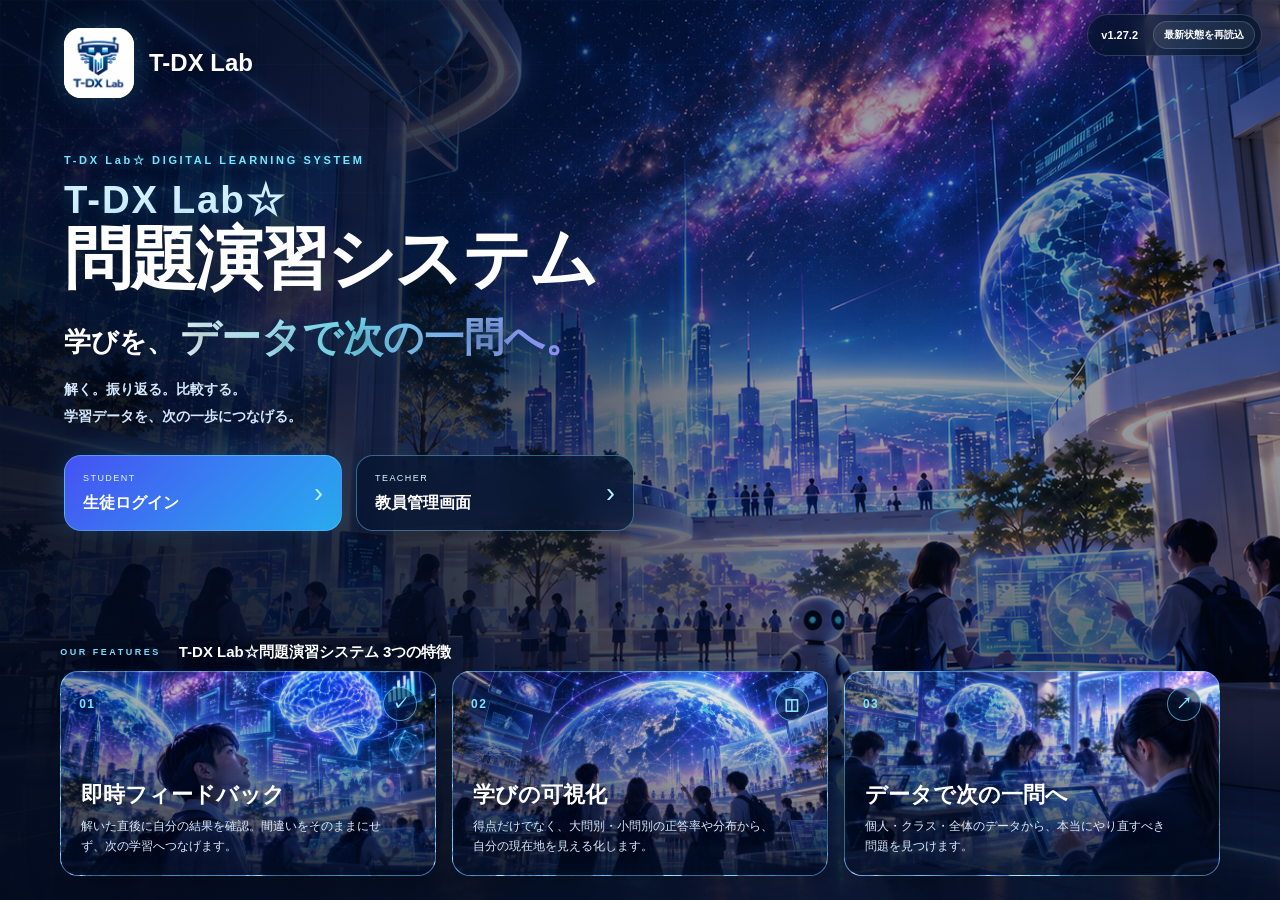
==== commit 391b4aa3: "Add files via upload" ====
--- a/index.html
+++ b/index.html
@@ -7,11 +7,11 @@
   <meta http-equiv="Pragma" content="no-cache">
   <meta http-equiv="Expires" content="0">
   <title>T-DX Lab☆問題演習システム</title>
-  <link rel="stylesheet" href="css/style.css?v=1.27.1">
+  <link rel="stylesheet" href="css/style.css?v=1.27.2">
 </head>
 <body class="tdx-v09-home">
   <div class="tdx-home-version-status" aria-label="システムバージョン">
-    <span>v1.27.1</span>
+    <span>v1.27.2</span>
     <button type="button" onclick="const u=new URL(location.href);u.searchParams.set('_reload',Date.now());location.replace(u.toString())">最新状態を再読込</button>
   </div>
   <main class="tdx-home-shell">
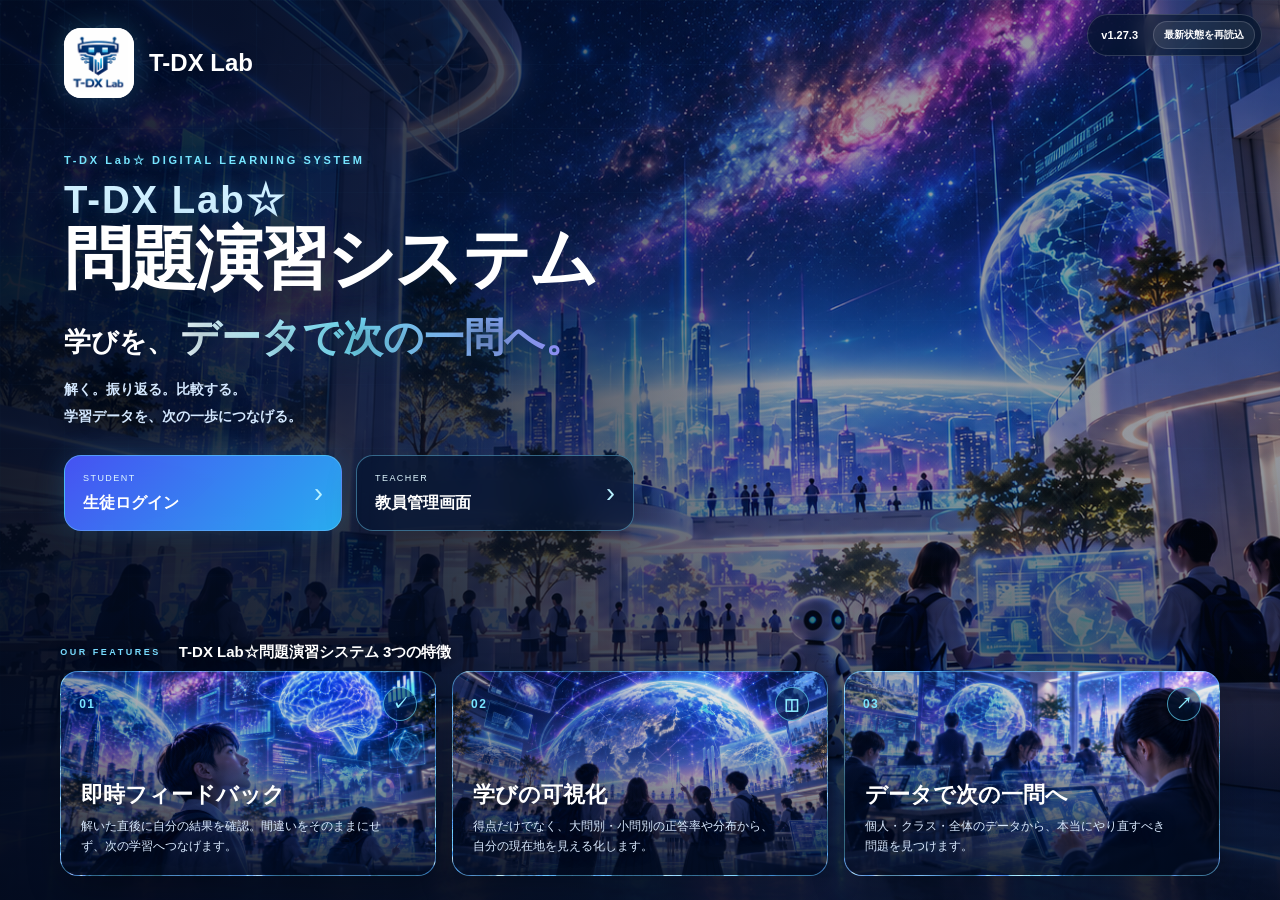
==== commit ac742509: "Add files via upload" ====
--- a/index.html
+++ b/index.html
@@ -7,11 +7,11 @@
   <meta http-equiv="Pragma" content="no-cache">
   <meta http-equiv="Expires" content="0">
   <title>T-DX Lab☆問題演習システム</title>
-  <link rel="stylesheet" href="css/style.css?v=1.27.2">
+  <link rel="stylesheet" href="css/style.css?v=1.27.3">
 </head>
 <body class="tdx-v09-home">
   <div class="tdx-home-version-status" aria-label="システムバージョン">
-    <span>v1.27.2</span>
+    <span>v1.27.3</span>
     <button type="button" onclick="const u=new URL(location.href);u.searchParams.set('_reload',Date.now());location.replace(u.toString())">最新状態を再読込</button>
   </div>
   <main class="tdx-home-shell">
--- a/css/style.css
+++ b/css/style.css
@@ -881,7 +881,7 @@
 .google-form-link-panel{margin-top:20px;padding:20px;border:1px solid #d9e6f4;border-radius:22px;background:linear-gradient(180deg,#fbfdff,#f6f9fd);box-shadow:0 10px 28px rgba(29,67,110,.05)}
 .google-form-link-head{align-items:flex-start;margin-bottom:14px}.google-form-link-head h3{margin:4px 0 7px}.google-form-standard-badge{white-space:nowrap;padding:7px 11px;border-radius:999px;background:#e9fff4;color:#13754b;border:1px solid #bfead5;font-size:11px;font-weight:900}
 .google-form-standard{display:grid;grid-template-columns:repeat(3,1fr);gap:10px;margin:12px 0}.google-form-standard>div{display:flex;gap:10px;align-items:center;padding:12px;border:1px solid #e0e9f3;border-radius:15px;background:#fff}.google-form-standard b{display:flex;align-items:center;justify-content:center;flex:0 0 30px;height:30px;border-radius:10px;background:#edf5ff;color:#275b96}.google-form-standard span{display:flex;flex-direction:column;gap:2px}.google-form-standard small{color:#718096}
-.google-form-caution{margin:10px 0 14px;padding:10px 12px;border-radius:12px;background:#fff8e9;border:1px solid #f0d79d;color:#75531c;font-size:12px;line-height:1.65}.google-prefill-label textarea{min-height:86px;font-family:ui-monospace,SFMono-Regular,Menlo,Consolas,monospace;font-size:12px;line-height:1.55}.google-form-actions{margin:10px 0 6px}.google-form-mapping{margin-top:16px;padding-top:16px;border-top:1px solid #dde7f2}.google-identity-map{display:grid;grid-template-columns:1fr 1fr;gap:12px;margin:14px 0}.google-answer-map-details{border:1px solid #e0e8f2;border-radius:14px;background:#fff;overflow:hidden}.google-answer-map-details summary{cursor:pointer;padding:13px 15px;font-weight:900;color:#24466f;background:#f8fbff}.google-map-table-shell{max-height:390px;overflow:auto;border-radius:0;border:0}.google-map-table-shell table{margin:0}.google-map-table-shell td:first-child strong{display:block}.google-map-table-shell td:first-child small{display:block;color:#7a8797;margin-top:2px}.google-map-table-shell select{min-width:280px;margin:0}.form-map-value{font-family:ui-monospace,SFMono-Regular,Menlo,Consolas,monospace;color:#36536f;font-size:12px}
+.google-form-caution{margin:10px 0 14px;padding:10px 12px;border-radius:12px;background:#fff8e9;border:1px solid #f0d79d;color:#75531c;font-size:12px;line-height:1.65}.google-prefill-label textarea{min-height:86px;font-family:ui-monospace,SFMono-Regular,Menlo,Consolas,monospace;font-size:12px;line-height:1.55}.google-form-actions{margin:10px 0 6px}.google-form-mapping{margin-top:16px;padding-top:16px;border-top:1px solid #dde7f2}.google-identity-map{display:grid;grid-template-columns:repeat(3,minmax(0,1fr));gap:12px;margin:14px 0}.google-answer-map-details{border:1px solid #e0e8f2;border-radius:14px;background:#fff;overflow:hidden}.google-answer-map-details summary{cursor:pointer;padding:13px 15px;font-weight:900;color:#24466f;background:#f8fbff}.google-map-table-shell{max-height:390px;overflow:auto;border-radius:0;border:0}.google-map-table-shell table{margin:0}.google-map-table-shell td:first-child strong{display:block}.google-map-table-shell td:first-child small{display:block;color:#7a8797;margin-top:2px}.google-map-table-shell select{min-width:280px;margin:0}.form-map-value{font-family:ui-monospace,SFMono-Regular,Menlo,Consolas,monospace;color:#36536f;font-size:12px}
 .google-form-test-zone{display:flex;align-items:center;justify-content:space-between;gap:16px;margin-top:14px;padding:14px 15px;border-radius:15px;background:#f6fbff;border:1px solid #d9e9f8}.google-form-test-zone>div:first-child{display:flex;flex-direction:column;gap:3px}.google-form-test-zone span{font-size:12px;color:#65778b;line-height:1.6}.test-confirm-check{display:flex!important;align-items:center;gap:7px;margin:0!important;font-size:12px;font-weight:800}.test-confirm-check input{width:auto;margin:0}
 .student-identity-card{display:grid;grid-template-columns:1.1fr .9fr;gap:18px;align-items:end;margin:0 0 18px;padding:18px 20px;border:1px solid #d9e6f5;border-radius:20px;background:linear-gradient(135deg,#f8fbff,#f4f8fd)}.student-identity-card h3{margin:4px 0 5px}.student-identity-card p{margin:0}.student-identity-fields{display:grid;grid-template-columns:1fr 150px;gap:10px}.student-identity-fields label{margin:0}.student-identity-fields input{margin-top:5px}.student-identity-fields input[readonly]{background:#eef3f8;color:#526579}
 .form-send-result{display:flex;align-items:flex-start;gap:10px;margin-top:16px;padding:12px 14px;border-radius:14px;border:1px solid}.form-send-result strong{white-space:nowrap}.form-send-result span{font-size:12px;line-height:1.65}.form-send-result.success{background:#effcf6;border-color:#bfe8d3;color:#176545}.form-send-result.error{background:#fff2f2;border-color:#efc4c4;color:#9b2f2f}
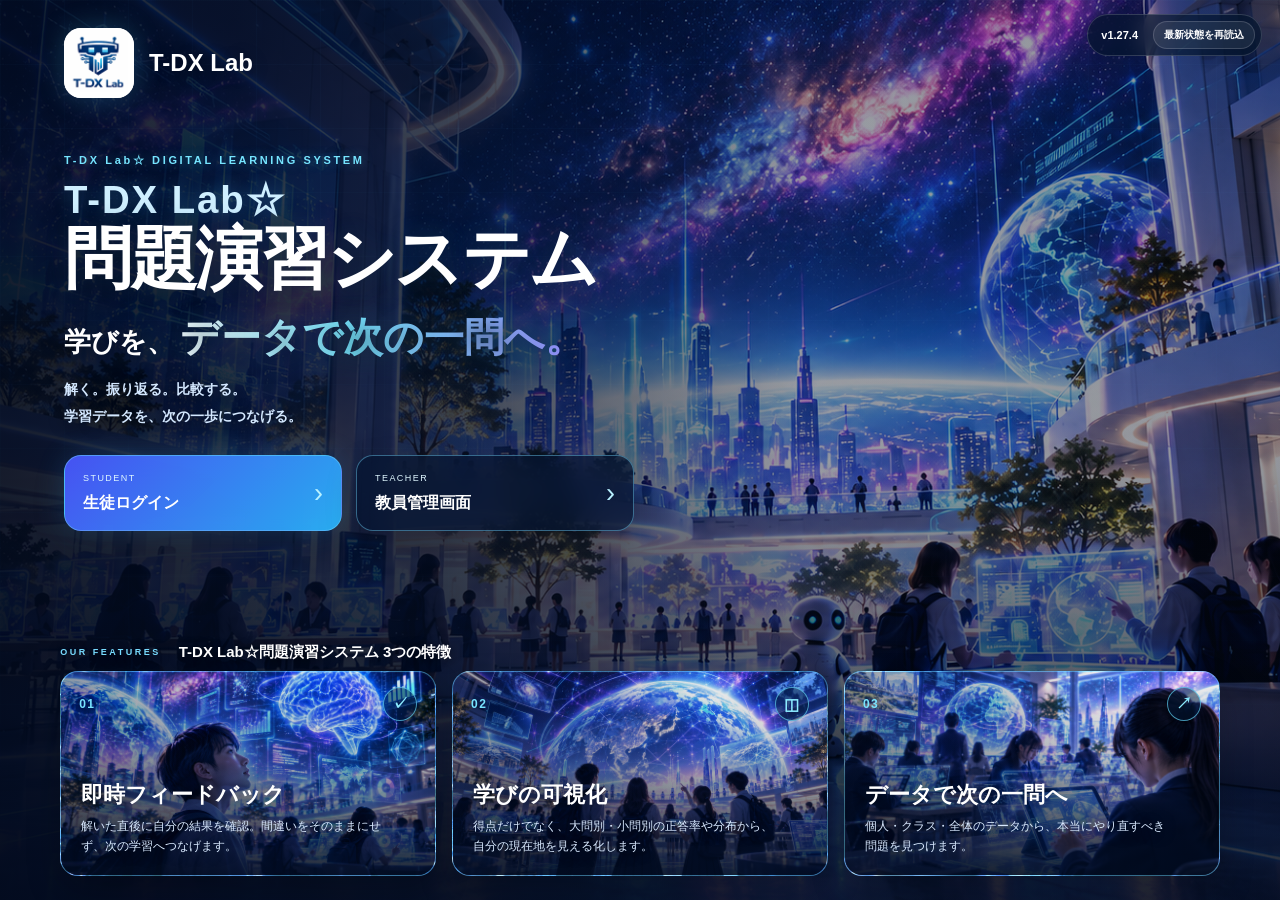
==== commit 9b1a9d69: "Add files via upload" ====
--- a/index.html
+++ b/index.html
@@ -7,11 +7,11 @@
   <meta http-equiv="Pragma" content="no-cache">
   <meta http-equiv="Expires" content="0">
   <title>T-DX Lab☆問題演習システム</title>
-  <link rel="stylesheet" href="css/style.css?v=1.27.3">
+  <link rel="stylesheet" href="css/style.css?v=1.27.4">
 </head>
 <body class="tdx-v09-home">
   <div class="tdx-home-version-status" aria-label="システムバージョン">
-    <span>v1.27.3</span>
+    <span>v1.27.4</span>
     <button type="button" onclick="const u=new URL(location.href);u.searchParams.set('_reload',Date.now());location.replace(u.toString())">最新状態を再読込</button>
   </div>
   <main class="tdx-home-shell">
--- a/css/style.css
+++ b/css/style.css
@@ -1119,3 +1119,11 @@
 .google-page-count-note label{display:flex;align-items:center;gap:10px;margin:0}
 .google-page-count-note input{width:86px;min-height:38px}
 .google-page-count-note span{flex:1;min-width:260px}
+
+/* v1.27.4 Google Form compatibility auto-check */
+.google-identity-map.two-items{grid-template-columns:repeat(2,minmax(0,1fr))}
+.form-compatibility-check{display:flex;align-items:center;justify-content:space-between;gap:14px;margin:12px 0;padding:14px 15px;border-radius:15px;border:1px solid #d9e6f4;background:#f8fbff}
+.form-compatibility-check>div{display:flex;flex-direction:column;gap:4px;min-width:0}.form-compatibility-check strong{font-size:13px;color:#24466f}.form-compatibility-check span{font-size:12px;line-height:1.6;color:#60738a}
+.form-compatibility-check.ready{background:#f1fbf6;border-color:#ccebd9}.form-compatibility-check.ready strong{color:#167451}
+.form-compatibility-check.needs-setup{background:#fff8ea;border-color:#f0d39a}.form-compatibility-check.needs-setup strong{color:#8a5a00}.form-compatibility-check.needs-setup .operation-guide-btn{white-space:nowrap;flex:0 0 auto}
+@media(max-width:900px){.google-identity-map.two-items{grid-template-columns:1fr}.form-compatibility-check{align-items:stretch;flex-direction:column}.form-compatibility-check.needs-setup .operation-guide-btn{width:100%}}
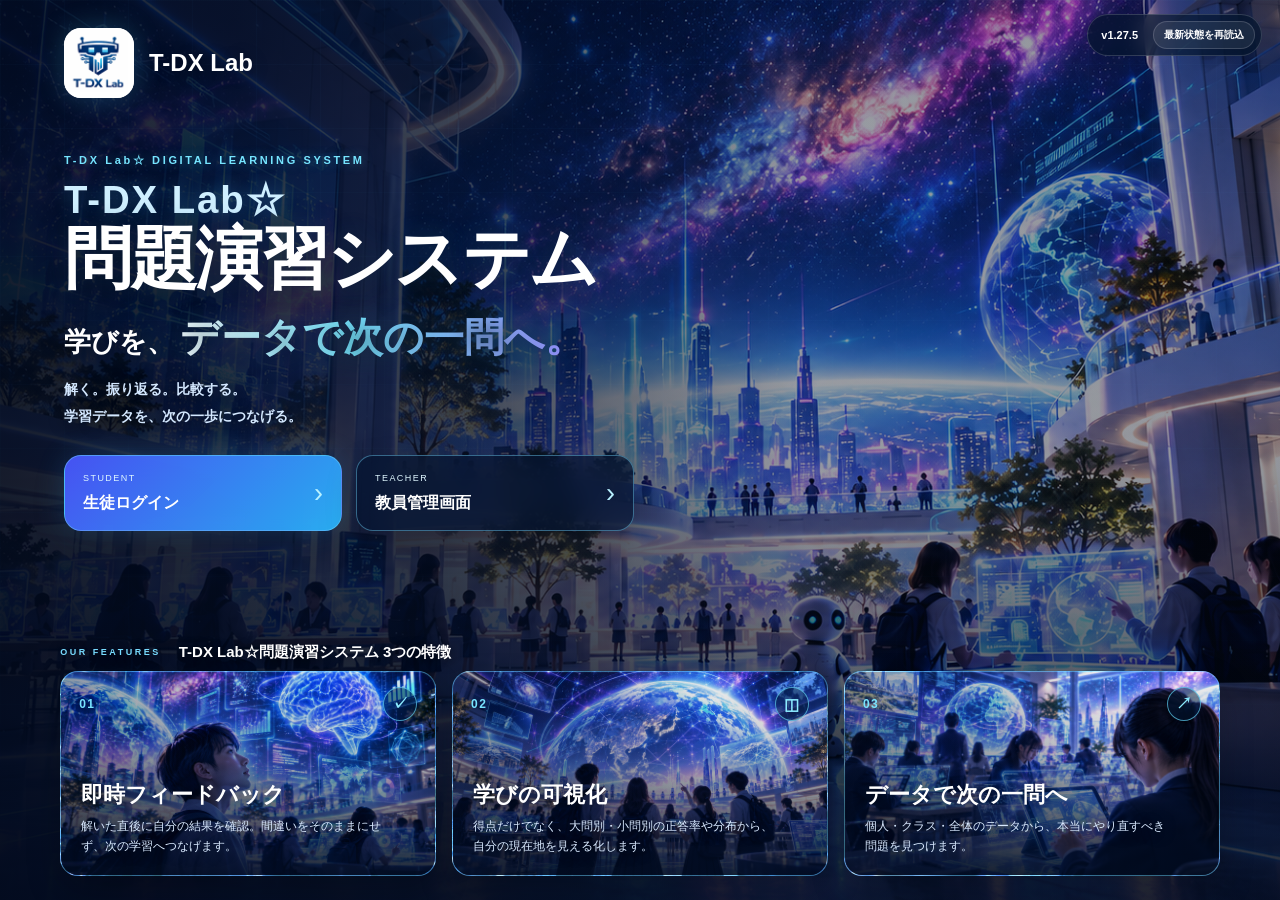
==== commit b583adaa: "Add files via upload" ====
--- a/index.html
+++ b/index.html
@@ -7,11 +7,11 @@
   <meta http-equiv="Pragma" content="no-cache">
   <meta http-equiv="Expires" content="0">
   <title>T-DX Lab☆問題演習システム</title>
-  <link rel="stylesheet" href="css/style.css?v=1.27.4">
+  <link rel="stylesheet" href="css/style.css?v=1.27.5">
 </head>
 <body class="tdx-v09-home">
   <div class="tdx-home-version-status" aria-label="システムバージョン">
-    <span>v1.27.4</span>
+    <span>v1.27.5</span>
     <button type="button" onclick="const u=new URL(location.href);u.searchParams.set('_reload',Date.now());location.replace(u.toString())">最新状態を再読込</button>
   </div>
   <main class="tdx-home-shell">
--- a/css/style.css
+++ b/css/style.css
@@ -1120,7 +1120,7 @@
 .google-page-count-note input{width:86px;min-height:38px}
 .google-page-count-note span{flex:1;min-width:260px}
 
-/* v1.27.4 Google Form compatibility auto-check */
+/* v1.27.5 Google Form marker detection hardening */
 .google-identity-map.two-items{grid-template-columns:repeat(2,minmax(0,1fr))}
 .form-compatibility-check{display:flex;align-items:center;justify-content:space-between;gap:14px;margin:12px 0;padding:14px 15px;border-radius:15px;border:1px solid #d9e6f4;background:#f8fbff}
 .form-compatibility-check>div{display:flex;flex-direction:column;gap:4px;min-width:0}.form-compatibility-check strong{font-size:13px;color:#24466f}.form-compatibility-check span{font-size:12px;line-height:1.6;color:#60738a}
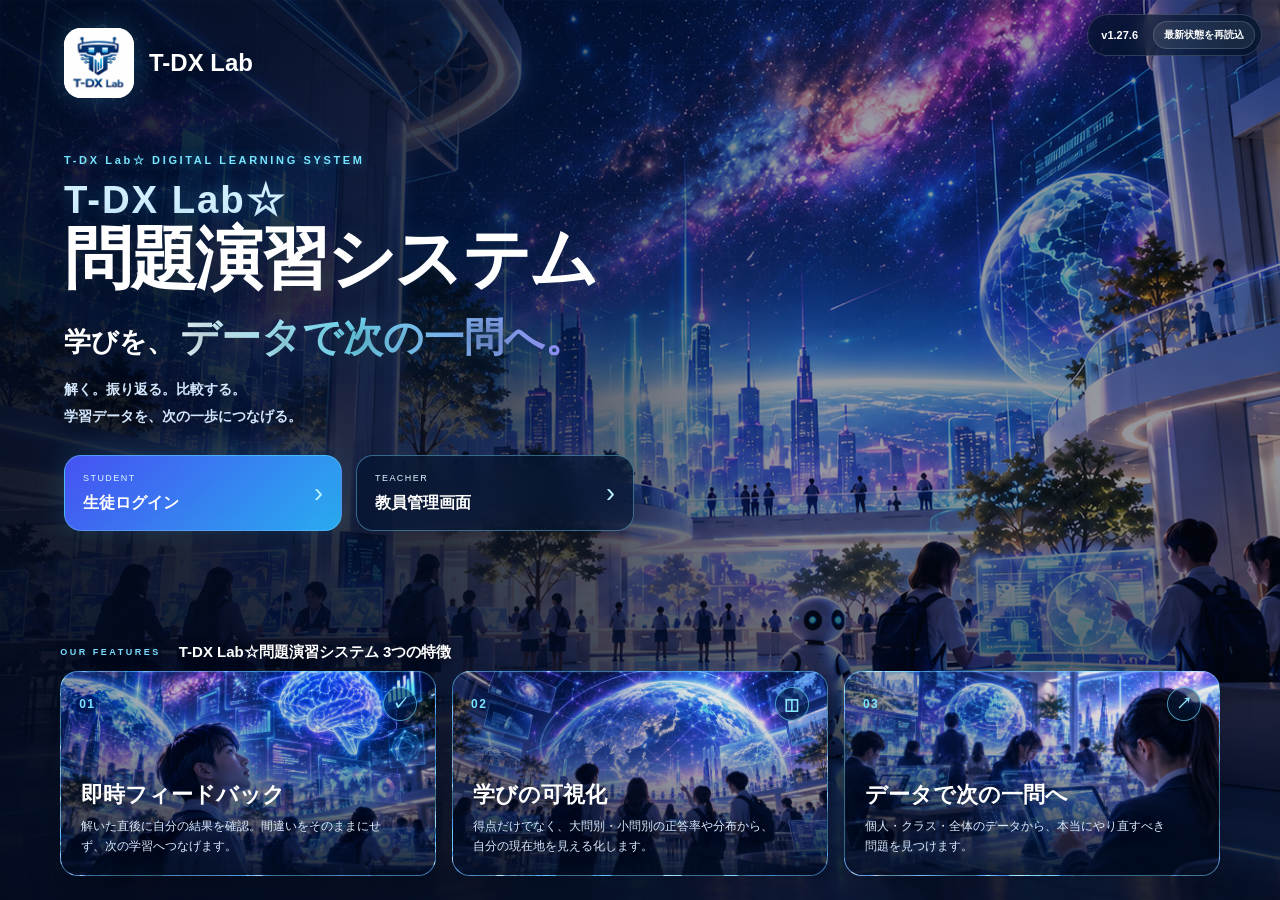
==== commit 929a1649: "Add files via upload" ====
--- a/index.html
+++ b/index.html
@@ -7,11 +7,11 @@
   <meta http-equiv="Pragma" content="no-cache">
   <meta http-equiv="Expires" content="0">
   <title>T-DX Lab☆問題演習システム</title>
-  <link rel="stylesheet" href="css/style.css?v=1.27.5">
+  <link rel="stylesheet" href="css/style.css?v=1.27.6">
 </head>
 <body class="tdx-v09-home">
   <div class="tdx-home-version-status" aria-label="システムバージョン">
-    <span>v1.27.5</span>
+    <span>v1.27.6</span>
     <button type="button" onclick="const u=new URL(location.href);u.searchParams.set('_reload',Date.now());location.replace(u.toString())">最新状態を再読込</button>
   </div>
   <main class="tdx-home-shell">
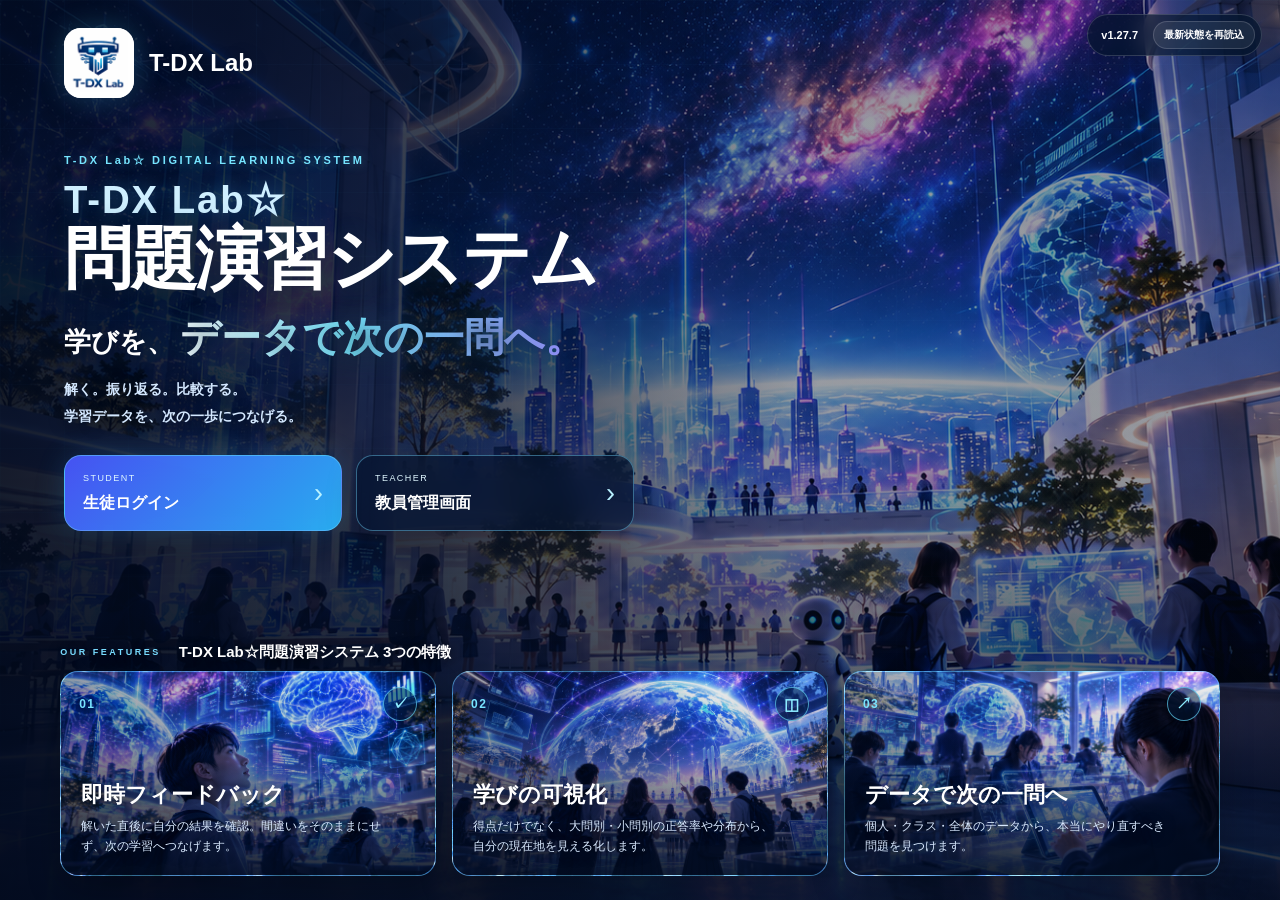
==== commit 3003794e: "Add files via upload" ====
--- a/index.html
+++ b/index.html
@@ -7,11 +7,11 @@
   <meta http-equiv="Pragma" content="no-cache">
   <meta http-equiv="Expires" content="0">
   <title>T-DX Lab☆問題演習システム</title>
-  <link rel="stylesheet" href="css/style.css?v=1.27.6">
+  <link rel="stylesheet" href="css/style.css?v=1.27.7">
 </head>
 <body class="tdx-v09-home">
   <div class="tdx-home-version-status" aria-label="システムバージョン">
-    <span>v1.27.6</span>
+    <span>v1.27.7</span>
     <button type="button" onclick="const u=new URL(location.href);u.searchParams.set('_reload',Date.now());location.replace(u.toString())">最新状態を再読込</button>
   </div>
   <main class="tdx-home-shell">
--- a/css/style.css
+++ b/css/style.css
@@ -1127,3 +1127,15 @@
 .form-compatibility-check.ready{background:#f1fbf6;border-color:#ccebd9}.form-compatibility-check.ready strong{color:#167451}
 .form-compatibility-check.needs-setup{background:#fff8ea;border-color:#f0d39a}.form-compatibility-check.needs-setup strong{color:#8a5a00}.form-compatibility-check.needs-setup .operation-guide-btn{white-space:nowrap;flex:0 0 auto}
 @media(max-width:900px){.google-identity-map.two-items{grid-template-columns:1fr}.form-compatibility-check{align-items:stretch;flex-direction:column}.form-compatibility-check.needs-setup .operation-guide-btn{width:100%}}
+
+
+/* v1.27.7 QR reprint: individual + multi/class batch */
+.qr-bulk-tools{display:flex;align-items:center;justify-content:space-between;gap:14px;margin:10px 0 12px;padding:12px 14px;border:1px solid #cfe3f8;border-radius:15px;background:linear-gradient(135deg,#f5faff,#eef7ff)}
+.qr-selection-summary{display:flex;align-items:center;gap:9px;flex-wrap:wrap}.qr-selection-summary strong{color:#174f8f}.qr-selection-summary span{font-weight:900;color:#0f3c70;padding:4px 9px;border-radius:999px;background:#fff;border:1px solid #cfe3f8}.qr-selection-summary small{width:100%;color:#64748b;line-height:1.45}
+.qr-bulk-actions{margin:0;justify-content:flex-end;flex-wrap:wrap}.qr-bulk-actions button{margin:0}.qr-select-col{width:56px;text-align:center!important}.qr-reprint-check{width:18px;height:18px;accent-color:#2378d6;cursor:pointer}.qr-reprint-check:disabled{cursor:not-allowed;opacity:.35}
+@media(max-width:850px){.qr-bulk-tools{align-items:stretch;flex-direction:column}.qr-bulk-actions{justify-content:stretch}.qr-bulk-actions button{flex:1}}
+@media(max-width:620px){.qr-bulk-actions{flex-direction:column}.qr-bulk-actions button{width:100%}.qr-select-col{width:44px}}
+
+.qr-reprint-steps{grid-template-columns:1fr auto 1fr auto 1fr}
+.qr-bulk-actions .teacher-action.secondary{background:#e9eef5!important;color:#1f2937!important;box-shadow:none!important}
+@media(max-width:900px){.qr-reprint-steps{grid-template-columns:1fr}}
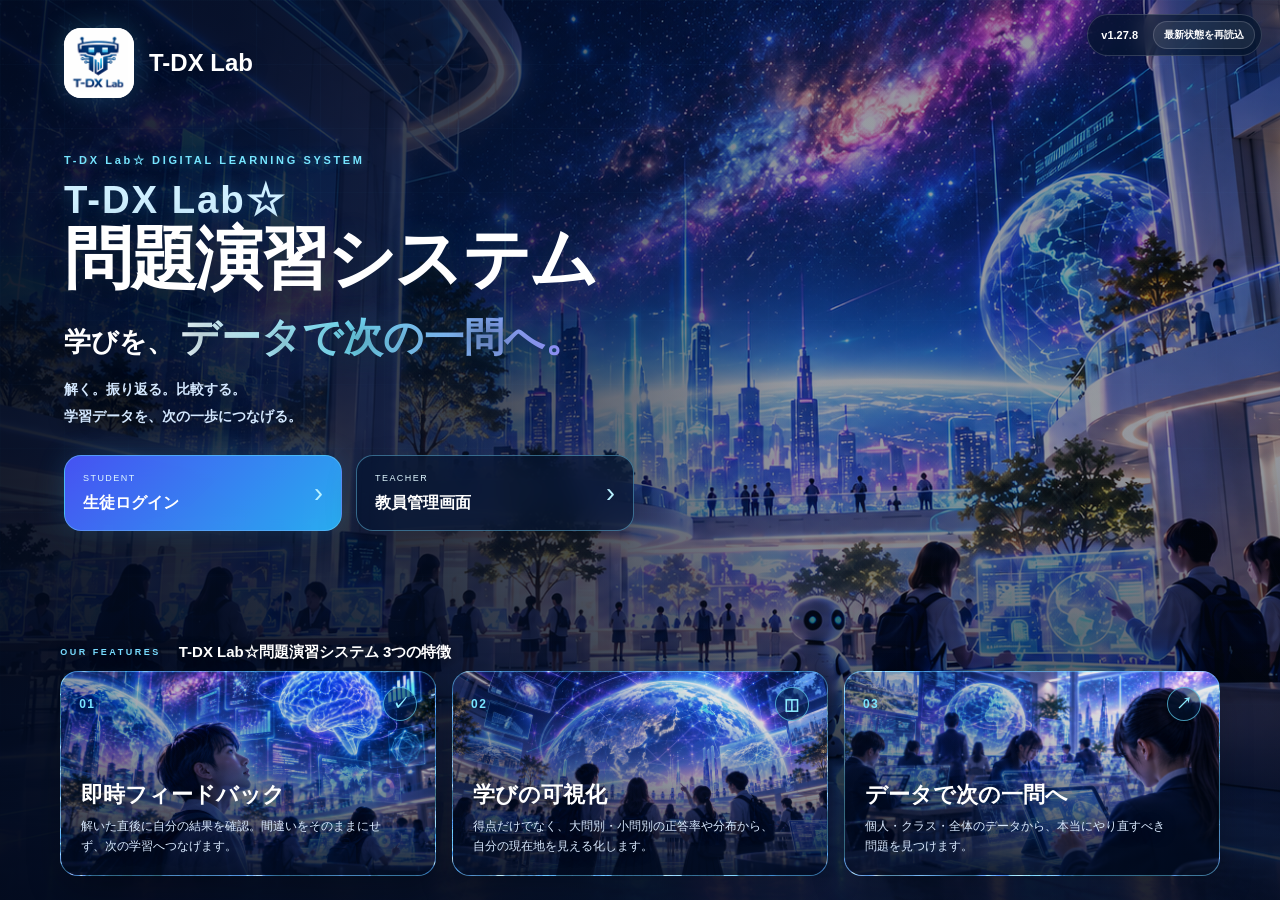
==== commit f2927ad7: "Add files via upload" ====
--- a/index.html
+++ b/index.html
@@ -7,11 +7,11 @@
   <meta http-equiv="Pragma" content="no-cache">
   <meta http-equiv="Expires" content="0">
   <title>T-DX Lab☆問題演習システム</title>
-  <link rel="stylesheet" href="css/style.css?v=1.27.7">
+  <link rel="stylesheet" href="css/style.css?v=1.27.8">
 </head>
 <body class="tdx-v09-home">
   <div class="tdx-home-version-status" aria-label="システムバージョン">
-    <span>v1.27.7</span>
+    <span>v1.27.8</span>
     <button type="button" onclick="const u=new URL(location.href);u.searchParams.set('_reload',Date.now());location.replace(u.toString())">最新状態を再読込</button>
   </div>
   <main class="tdx-home-shell">
--- a/css/style.css
+++ b/css/style.css
@@ -1139,3 +1139,7 @@
 .qr-reprint-steps{grid-template-columns:1fr auto 1fr auto 1fr}
 .qr-bulk-actions .teacher-action.secondary{background:#e9eef5!important;color:#1f2937!important;box-shadow:none!important}
 @media(max-width:900px){.qr-reprint-steps{grid-template-columns:1fr}}
+
+
+/* v1.27.8 - analysis visibility/delete controls + score ring fix */
+.analysis-publish-head{display:flex;align-items:flex-start;justify-content:space-between;gap:12px}.analysis-publish-state{display:inline-flex;margin-top:5px;padding:5px 9px;border-radius:999px;font-size:10px;font-weight:900;background:#eef3f8;color:#667b90}.analysis-publish-state.published{background:#e5f7ee;color:#168055}.analysis-publish-state.hidden-state{background:#fff3df;color:#926400}.analysis-publish-actions{margin-top:8px;align-items:center;flex-wrap:wrap}.analysis-publish-actions .danger-outline{padding:10px 14px;border-radius:10px;font-weight:800;cursor:pointer}.analysis-publish-actions button[hidden]{display:none!important}@media(max-width:760px){.analysis-publish-head{flex-direction:column}.analysis-publish-actions{align-items:stretch;flex-direction:column}.analysis-publish-actions button{width:100%}}
